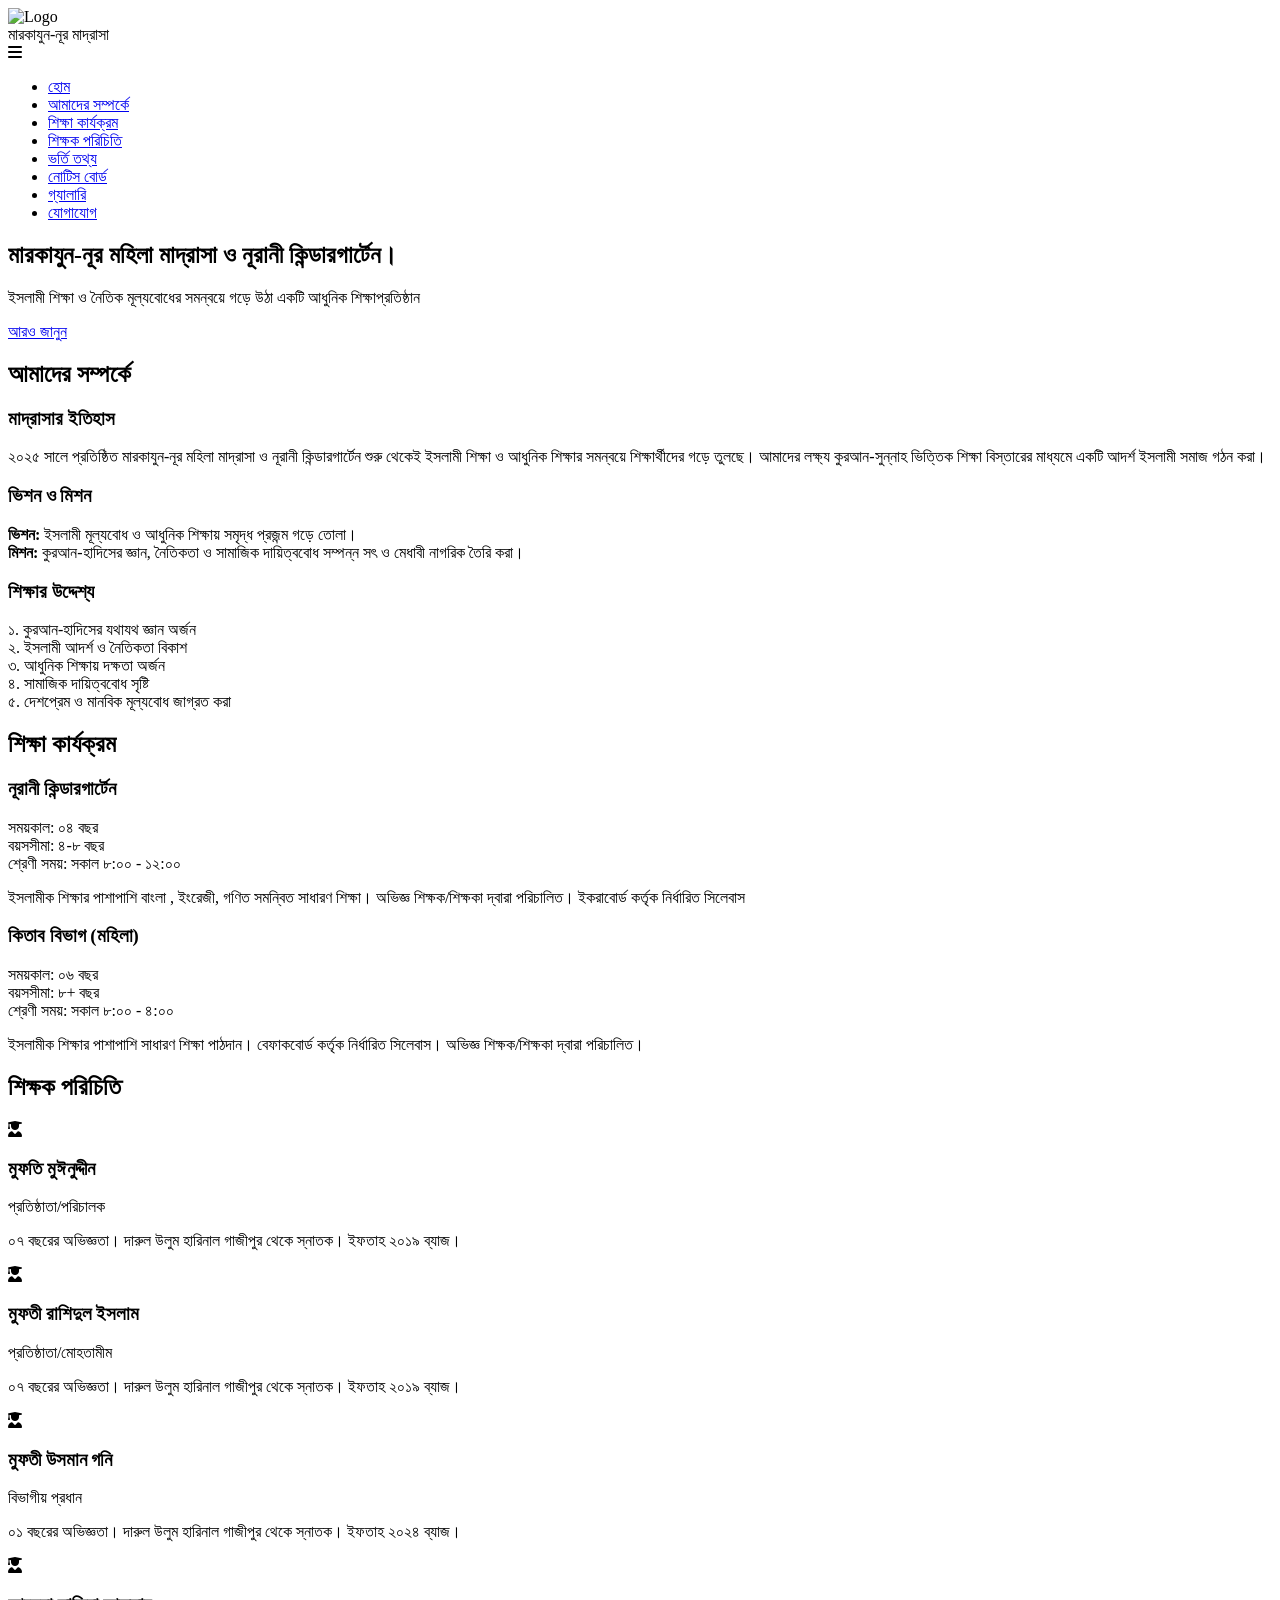
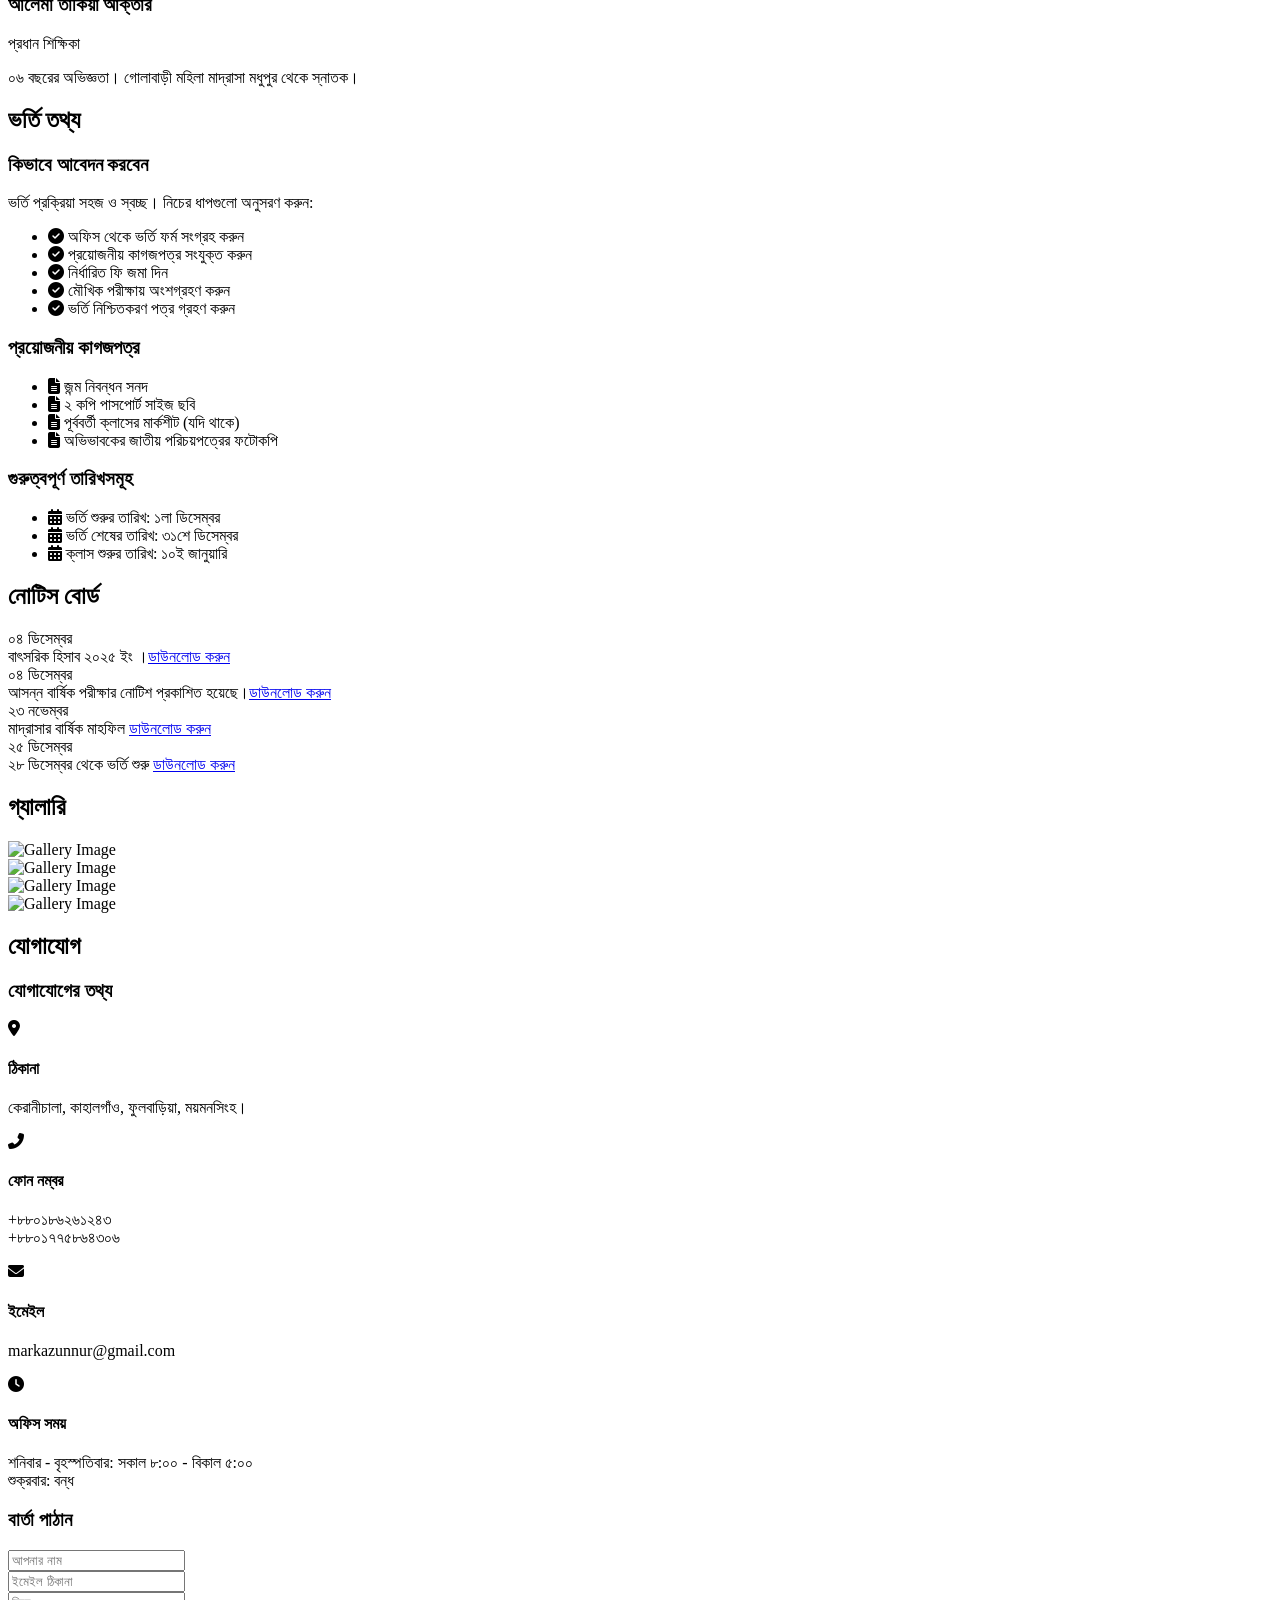
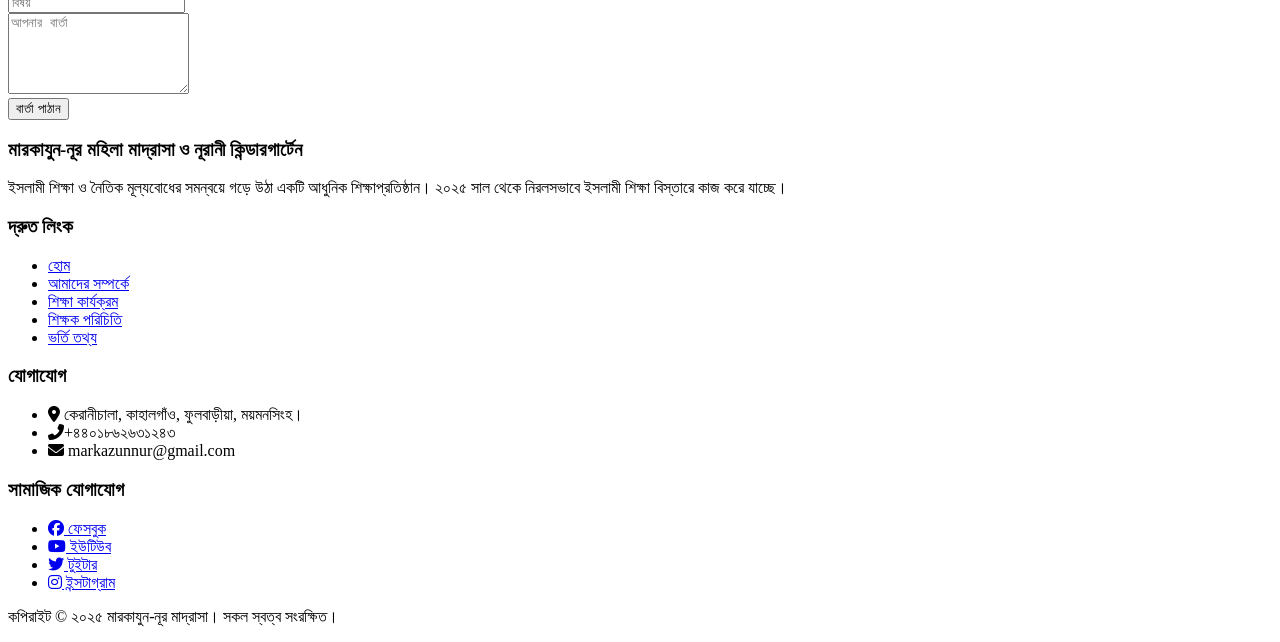
==== index.html @ d55aae41 "Update print statement to say 'Goodbye World'" ====
<!DOCTYPE html>
<html lang="bn">
<head>
<meta charset="UTF-8">
<meta name="viewport" content="width=device-width, initial-scale=1.0">

<title>মারকাযুন-নূর মাদ্রাসা | Markazun-Nur Madrasah</title>
<meta name="description" content="মারকাযুন-নূর মাদ্রাসা — ইসলামী শিক্ষা, নূরানী, কিতাব বিভাগ, সহীহ আকীদা ভিত্তিক আধুনিক মাদ্রাসা শিক্ষা প্রতিষ্ঠান। ভর্তি চলছে!">
<meta name="keywords" content="মাদ্রাসা, ইসলামিক স্কুল, নূরানী মাদ্রাসা, মহিলা কিতাব বিভাগ, মারকাযুন-নূর মাদ্রাসা, ইসলামি শিক্ষা">
<meta name="author" content="মারকাযুন-নূর মাদ্রাসা">

<!-- Robots -->
<meta name="robots" content="index, follow">
<meta name="googlebot" content="index, follow">

<!-- Canonical URL -->
<link rel="canonical" href="https://markazun-nur netlify.app/">

<!-- Open Graph (Facebook, WhatsApp, Messenger) -->
<meta property="og:title" content="মারকাযুন-নূর মাদ্রাসা | Markazun-Nur Madrasah">
<meta property="og:description" content="ইসলামী শিক্ষা প্রতিষ্ঠান — নূরানী, মহিলা কিতাব বিভাগ সহ পূর্ণাঙ্গ মাদ্রাসা শিক্ষা।">
<meta property="og:image" content="https://markazun-nur.netlify.app/assets/images/og.jpg">
<meta property="og:url" content="https://markazun-nur.netlify.app/">
<meta property="og:type" content="website">

<!-- Twitter Card -->
<meta name="twitter:card" content="summary_large_image">
<meta name="twitter:title" content="মারকাযুন-নূর মাদ্রাসা | Markazun-Nur Madrasah">
<meta name="twitter:description" content="ইসলামী শিক্ষা ভিত্তিক শিক্ষা প্রতিষ্ঠান।">
<meta name="twitter:image" content="https://markazun-nur.netlify.app/assets/images/og.jpg">

<!-- Favicon -->
<link rel="icon" type="image/png" href="assets/images/favicon.png">

<!-- CSS -->
<link rel="stylesheet" href="https://cdnjs.cloudflare.com/ajax/libs/font-awesome/6.4.0/css/all.min.css">
<link rel="stylesheet" href="assets/css/style.css">
    </head>
<body>
 <!-- Header & Navigation -->
    <header>
        <div class="header-container">
            <div class="logo">
                <div class="logo-img">
                 <img src="assets/images/logo.svg" alt="Logo">
                </div>
                <div class="logo-text">মারকাযুন-নূর মাদ্রাসা</div>
            </div>
            <div class="mobile-toggle">
                <i class="fas fa-bars"></i>
            </div>
            <ul class="nav-menu">
                <li><a href="#home" class="nav-link">হোম</a></li>
                <li><a href="#about" class="nav-link">আমাদের সম্পর্কে</a></li>
                <li><a href="#courses" class="nav-link">শিক্ষা কার্যক্রম</a></li>
                <li><a href="#teachers" class="nav-link">শিক্ষক পরিচিতি</a></li>
                <li><a href="#admission" class="nav-link">ভর্তি তথ্য</a></li>
                <li><a href="#notice" class="nav-link">নোটিস বোর্ড</a></li>
                <li><a href="#gallery" class="nav-link">গ্যালারি</a></li>
                <li><a href="#contact" class="nav-link">যোগাযোগ</a></li>
            </ul>
        </div>
    </header>

    <!-- Hero Section -->
    <section id="home" class="hero">
        <div class="hero-bg islamic-pattern"></div>
        <div class="hero-content">
            <h1 class="hero-title"> মারকাযুন-নূর মহিলা মাদ্রাসা ও নূরানী কিন্ডারগার্টেন।</h1>
            <p class="hero-subtitle">ইসলামী শিক্ষা ও নৈতিক মূল্যবোধের সমন্বয়ে গড়ে উঠা একটি আধুনিক শিক্ষাপ্রতিষ্ঠান</p>
            <a href="#about" class="hero-btn">আরও জানুন</a>
        </div>
    </section>

    <!-- About Section -->
    <section id="about" class="about">
        <div class="section-bg islamic-pattern"></div>
        <h2 class="section-title">আমাদের সম্পর্কে</h2>
        <div class="about-content">
            <div class="about-card">
                <h3 class="card-title">মাদ্রাসার ইতিহাস</h3>
                <p>২০২৫ সালে প্রতিষ্ঠিত মারকাযুন-নূর মহিলা মাদ্রাসা ও নূরানী কিন্ডারগার্টেন শুরু থেকেই ইসলামী শিক্ষা ও আধুনিক শিক্ষার সমন্বয়ে শিক্ষার্থীদের গড়ে তুলছে। আমাদের লক্ষ্য কুরআন-সুন্নাহ ভিত্তিক শিক্ষা বিস্তারের মাধ্যমে একটি আদর্শ ইসলামী সমাজ গঠন করা।</p>
            </div>
            <div class="about-card">
                <h3 class="card-title">ভিশন ও মিশন</h3>
                <p><strong>ভিশন:</strong> ইসলামী মূল্যবোধ ও আধুনিক শিক্ষায় সমৃদ্ধ প্রজন্ম গড়ে তোলা।<br><strong>মিশন:</strong> কুরআন-হাদিসের জ্ঞান, নৈতিকতা ও সামাজিক দায়িত্ববোধ সম্পন্ন সৎ ও মেধাবী নাগরিক তৈরি করা।</p>
            </div>
            <div class="about-card">
                <h3 class="card-title">শিক্ষার উদ্দেশ্য</h3>
                <p>১. কুরআন-হাদিসের যথাযথ জ্ঞান অর্জন<br>২. ইসলামী আদর্শ ও নৈতিকতা বিকাশ<br>৩. আধুনিক শিক্ষায় দক্ষতা অর্জন<br>৪. সামাজিক দায়িত্ববোধ সৃষ্টি<br>৫. দেশপ্রেম ও মানবিক মূল্যবোধ জাগ্রত করা</p>
            </div>
        </div>
    </section>

    <!-- Courses Section -->
    <section id="courses" class="courses">
        <h2 class="section-title">শিক্ষা কার্যক্রম</h2>
        <div class="courses-container">
            <div class="course-card">
                <div class="course-header">
                    <h3 class="course-title">নূরানী কিন্ডারগার্টেন </h3>
                </div>
                <div class="course-body">
                    <div class="course-detail">
                        <span>সময়কাল:</span>
                        <span>০৪ বছর</span>
                    </div>
                    <div class="course-detail">
                        <span>বয়সসীমা:</span>
                        <span>৪-৮ বছর</span>
                    </div>
                    <div class="course-detail">
                        <span>শ্রেণী সময়:</span>
                        <span>সকাল ৮:০০ - ১২:০০</span>
                    </div>
                    <p>ইসলামীক শিক্ষার পাশাপাশি বাংলা , ইংরেজী, গণিত সমন্বিত সাধারণ শিক্ষা। অভিজ্ঞ শিক্ষক/শিক্ষকা দ্বারা পরিচালিত। ইকরাবোর্ড কর্তৃক নির্ধারিত সিলেবাস</p>
                </div>
            </div>
            <div class="course-card">
                <div class="course-header">
                    <h3 class="course-title">কিতাব বিভাগ (মহিলা)</h3>
                </div>
                <div class="course-body">
                    <div class="course-detail">
                        <span>সময়কাল:</span>
                        <span>০৬ বছর</span>
                    </div>
                    <div class="course-detail">
                        <span>বয়সসীমা:</span>
                        <span>৮+ বছর</span>
                    </div>
                    <div class="course-detail">
                        <span>শ্রেণী সময়:</span>
                        <span>সকাল ৮:০০ - ৪:০০</span>
                    </div>
                    <p>ইসলামীক শিক্ষার পাশাপাশি সাধারণ শিক্ষা পাঠদান। বেফাকবোর্ড কর্তৃক নির্ধারিত সিলেবাস। অভিজ্ঞ শিক্ষক/শিক্ষকা দ্বারা পরিচালিত।</p>
                </div>
            </div>
        </div>
    </section>

    <!-- Teachers Section -->
    <section id="teachers" class="teachers">
        <h2 class="section-title">শিক্ষক পরিচিতি</h2>
        <div class="teachers-container">
            <div class="teacher-card">
                <div class="teacher-img">
                    <i class="fas fa-user-graduate"></i>
                </div>
                <h3 class="teacher-name">মুফতি মুঈনুদ্দীন </h3>
                <p class="teacher-subject">প্রতিষ্ঠাতা/পরিচালক</p>
                <p>০৭ বছরের অভিজ্ঞতা। দারুল উলুম হারিনাল গাজীপুর থেকে স্নাতক। ইফতাহ ২০১৯ ব্যাজ।</p>
            </div>
            <div class="teacher-card">
                <div class="teacher-img">
                    <i class="fas fa-user-graduate"></i>
                </div>
                <h3 class="teacher-name">মুফতী রাশিদুল ইসলাম</h3>
                <p class="teacher-subject">প্রতিষ্ঠাতা/মোহতামীম</p>
              <p>০৭ বছরের অভিজ্ঞতা। দারুল উলুম হারিনাল গাজীপুর থেকে স্নাতক। ইফতাহ ২০১৯ ব্যাজ।</p>
            </div>
            <div class="teacher-card">
                <div class="teacher-img">
                    <i class="fas fa-user-graduate"></i>
                </div>
                <h3 class="teacher-name">মুফতী উসমান গনি</h3>
                <p class="teacher-subject">বিভাগীয় প্রধান</p>
               <p>০১ বছরের অভিজ্ঞতা। দারুল উলুম হারিনাল গাজীপুর থেকে স্নাতক। ইফতাহ ২০২৪ ব্যাজ।</p>
            </div>
            <div class="teacher-card">
                <div class="teacher-img">
                    <i class="fas fa-user-graduate"></i>
                </div>
                <h3 class="teacher-name">আলেমা তাকিয়া আক্তার</h3>
                <p class="teacher-subject">প্রধান শিক্ষিকা</p>
                   <p>০৬ বছরের অভিজ্ঞতা। গোলাবাড়ী মহিলা মাদ্রাসা মধুপুর থেকে স্নাতক। </p>
            </div>
        </div>
    </section>

    <!-- Admission Section -->
    <section id="admission" class="admission">
        <h2 class="section-title">ভর্তি তথ্য</h2>
        <div class="admission-content">
            <div class="admission-card">
                <h3 class="card-title">কিভাবে আবেদন করবেন</h3>
                <p>ভর্তি প্রক্রিয়া সহজ ও স্বচ্ছ। নিচের ধাপগুলো অনুসরণ করুন:</p>
                <ul class="admission-list">
                    <li><i class="fas fa-check-circle"></i> অফিস থেকে ভর্তি ফর্ম সংগ্রহ করুন</li>
                    <li><i class="fas fa-check-circle"></i> প্রয়োজনীয় কাগজপত্র সংযুক্ত করুন</li>
                    <li><i class="fas fa-check-circle"></i> নির্ধারিত ফি জমা দিন</li>
                    <li><i class="fas fa-check-circle"></i> মৌখিক পরীক্ষায় অংশগ্রহণ করুন</li>
                    <li><i class="fas fa-check-circle"></i> ভর্তি নিশ্চিতকরণ পত্র গ্রহণ করুন</li>
                </ul>
            </div>
            <div class="admission-card">
                <h3 class="card-title">প্রয়োজনীয় কাগজপত্র</h3>
                <ul class="admission-list">
                    <li><i class="fas fa-file-alt"></i> জন্ম নিবন্ধন সনদ</li>
                    <li><i class="fas fa-file-alt"></i> ২ কপি পাসপোর্ট সাইজ ছবি</li>
                    <li><i class="fas fa-file-alt"></i> পূর্ববর্তী ক্লাসের মার্কশীট (যদি থাকে)</li>
                    <li><i class="fas fa-file-alt"></i> অভিভাবকের জাতীয় পরিচয়পত্রের ফটোকপি</li>
                </ul>
            </div>
            <div class="admission-card">
                <h3 class="card-title">গুরুত্বপূর্ণ তারিখসমূহ</h3>
                <ul class="admission-list">
                    <li><i class="fas fa-calendar-alt"></i> ভর্তি শুরুর তারিখ: ১লা ডিসেম্বর</li>
                    <li><i class="fas fa-calendar-alt"></i> ভর্তি শেষের তারিখ: ৩১শে ডিসেম্বর</li>
                    <li><i class="fas fa-calendar-alt"></i> ক্লাস শুরুর তারিখ: ১০ই জানুয়ারি</li>
                </ul>
            </div>
        </div>
    </section>

    <!-- Notice Section -->
    <section id="notice" class="notice">
        <h2 class="section-title">নোটিস বোর্ড</h2>
        <div class="notice-container">
            <div class="notice-list">
                <div class="notice-item">
                    <div class="notice-date">০৪ ডিসেম্বর</div>
                    <div class="notice-text">বাৎসরিক হিসাব ২০২৫ ইং ।<a href="assets/notice/বাৎসরিক-হিসাব-২০২৫.pdf" download>ডাউনলোড করুন</a> </div>
                </div>
                <div class="notice-item">
                    <div class="notice-date">০৪ ডিসেম্বর</div>
                    <div class="notice-text">আসন্ন বার্ষিক পরীক্ষার নোটিশ প্রকাশিত হয়েছে।<a href="assets/notice/exam-notice.pdf" download>ডাউনলোড করুন</a> </div>
                </div>
                <div class="notice-item">
                    <div class="notice-date">২৩ নভেম্বর</div>
                    <div class="notice-text">মাদ্রাসার বার্ষিক মাহফিল <a href="assets/notice/mahfil.jpg" download>ডাউনলোড করুন</a> </div>
                </div>
                <div class="notice-item">
                    <div class="notice-date">২৫ ডিসেম্বর</div>
                    <div class="notice-text">২৮ ডিসেম্বর থেকে ভর্তি শুরু <a href="assets/notice/admission-form.pdf" download>ডাউনলোড করুন</a> </div>
                </div>
            </div>
        </div>
    </section>

    <!-- Gallery Section -->
    <section id="gallery" class="gallery">
        <h2 class="section-title">গ্যালারি</h2>
        <div class="gallery-container">
           <div class="gallery-item">
             <img src="assets/images/m1.webp"
                 alt="Gallery Image" style="width:100%; height:auto;" >
            </div>
            <div class="gallery-item">
                  <img src="assets/images/m2.webp"
                 alt="Gallery Image" style="width:100%;
                  height:auto;" >
            </div>
            <div class="gallery-item">
                     <img src="assets/images/m4.webp"
                 alt="Gallery Image" style="width:100%; 
                  height:auto;" >
            </div>
            <div class="gallery-item">
                     <img src="assets/images/m5.webp"
                   alt="Gallery Image" 
                   style="width:100%; height:auto;" >
            </div>
   
        </div>
    </section>

    <!-- Contact Section -->
    <section id="contact" class="contact">
        <h2 class="section-title">যোগাযোগ</h2>
        <div class="contact-container">
            <div class="contact-info">
                <h3 class="card-title">যোগাযোগের তথ্য</h3>
                <div class="contact-detail">
                    <div class="contact-icon">
                        <i class="fas fa-map-marker-alt"></i>
                    </div>
                    <div>
                        <h4>ঠিকানা</h4>
                        <p>কেরানীচালা, কাহালগাঁও, ফুলবাড়িয়া, ময়মনসিংহ।</p>
                    </div>
                </div>
                <div class="contact-detail">
                    <div class="contact-icon">
                        <i class="fas fa-phone-alt"></i>
                    </div>
                    <div>
                        <h4>ফোন নম্বর</h4>
                        <p>+৮৮০১৮৬২৬১২৪৩<br>+৮৮০১৭৭৫৮৬৪৩০৬</p>
                    </div>
                </div>
                <div class="contact-detail">
                    <div class="contact-icon">
                        <i class="fas fa-envelope"></i>
                    </div>
                    <div>
                        <h4>ইমেইল</h4>
                        <p>markazunnur@gmail.com<br></p>
                    </div>
                </div>
                <div class="contact-detail">
                    <div class="contact-icon">
                        <i class="fas fa-clock"></i>
                    </div>
                    <div>
                        <h4>অফিস সময়</h4>
                        <p>শনিবার - বৃহস্পতিবার: সকাল ৮:০০ - বিকাল ৫:০০<br>শুক্রবার: বন্ধ</p>
                    </div>
                </div>
            </div>
            <div class="contact-form">
                <h3 class="card-title">বার্তা পাঠান</h3>
                <form>
                    <div class="form-group">
                        <input type="text" class="form-control" placeholder="আপনার নাম" required>
                    </div>
                    <div class="form-group">
                        <input type="email" class="form-control" placeholder="ইমেইল ঠিকানা" required>
                    </div>
                    <div class="form-group">
                        <input type="text" class="form-control" placeholder="বিষয়" required>
                    </div>
                    <div class="form-group">
                        <textarea class="form-control" rows="5" placeholder="আপনার বার্তা" required></textarea>
                    </div>
                    <button type="submit" class="submit-btn">বার্তা পাঠান</button>
                </form>
            </div>
        </div>
    </section>

    <!-- Footer -->
    <footer>
        <div class="footer-container">
            <div class="footer-col">
                <h3>মারকাযুন-নূর মহিলা মাদ্রাসা ও নূরানী কিন্ডারগার্টেন</h3>
                <p>ইসলামী শিক্ষা ও নৈতিক মূল্যবোধের সমন্বয়ে গড়ে উঠা একটি আধুনিক শিক্ষাপ্রতিষ্ঠান। ২০২৫ সাল থেকে নিরলসভাবে ইসলামী শিক্ষা বিস্তারে কাজ করে যাচ্ছে।</p>
            </div>
            <div class="footer-col">
                <h3>দ্রুত লিংক</h3>
                <ul class="footer-links">
                    <li><a href="#home">হোম</a></li>
                    <li><a href="#about">আমাদের সম্পর্কে</a></li>
                    <li><a href="#courses">শিক্ষা কার্যক্রম</a></li>
                    <li><a href="#teachers">শিক্ষক পরিচিতি</a></li>
                    <li><a href="#admission">ভর্তি তথ্য</a></li>
                </ul>
            </div>
            <div class="footer-col">
                <h3>যোগাযোগ</h3>
                <ul class="footer-links">
                    <li><i class="fas fa-map-marker-alt"></i> কেরানীচালা, কাহালগাঁও, ফুলবাড়ীয়া, ময়মনসিংহ।</li>
                    <li><i class="fas fa-phone-alt"></i>+৪৪০১৮৬২৬৩১২৪৩ </li>
                    <li><i class="fas fa-envelope"></i> markazunnur@gmail.com </li>
                </ul>
            </div>
            <div class="footer-col">
                <h3>সামাজিক যোগাযোগ</h3>
                <ul class="footer-links">
                    <li><a href="https://www.facebook.com/share/1FT8ZxsGFk/"><i class="fab fa-facebook"></i> ফেসবুক</a></li>
                    <li><a href="#"><i class="fab fa-youtube"></i> ইউটিউব</a></li>
                    <li><a href="#"><i class="fab fa-twitter"></i> টুইটার</a></li>
                    <li><a href="#"><i class="fab fa-instagram"></i> ইন্সটাগ্রাম</a></li>
                </ul>
            </div>
        </div>
        <div class="copyright">
            <p>কপিরাইট © ২০২৫ মারকাযুন-নূর মাদ্রাসা। সকল স্বত্ব সংরক্ষিত।</p>
        </div>
    </footer>

<script src="assets/js/script.js"></script>
</body>

</html>
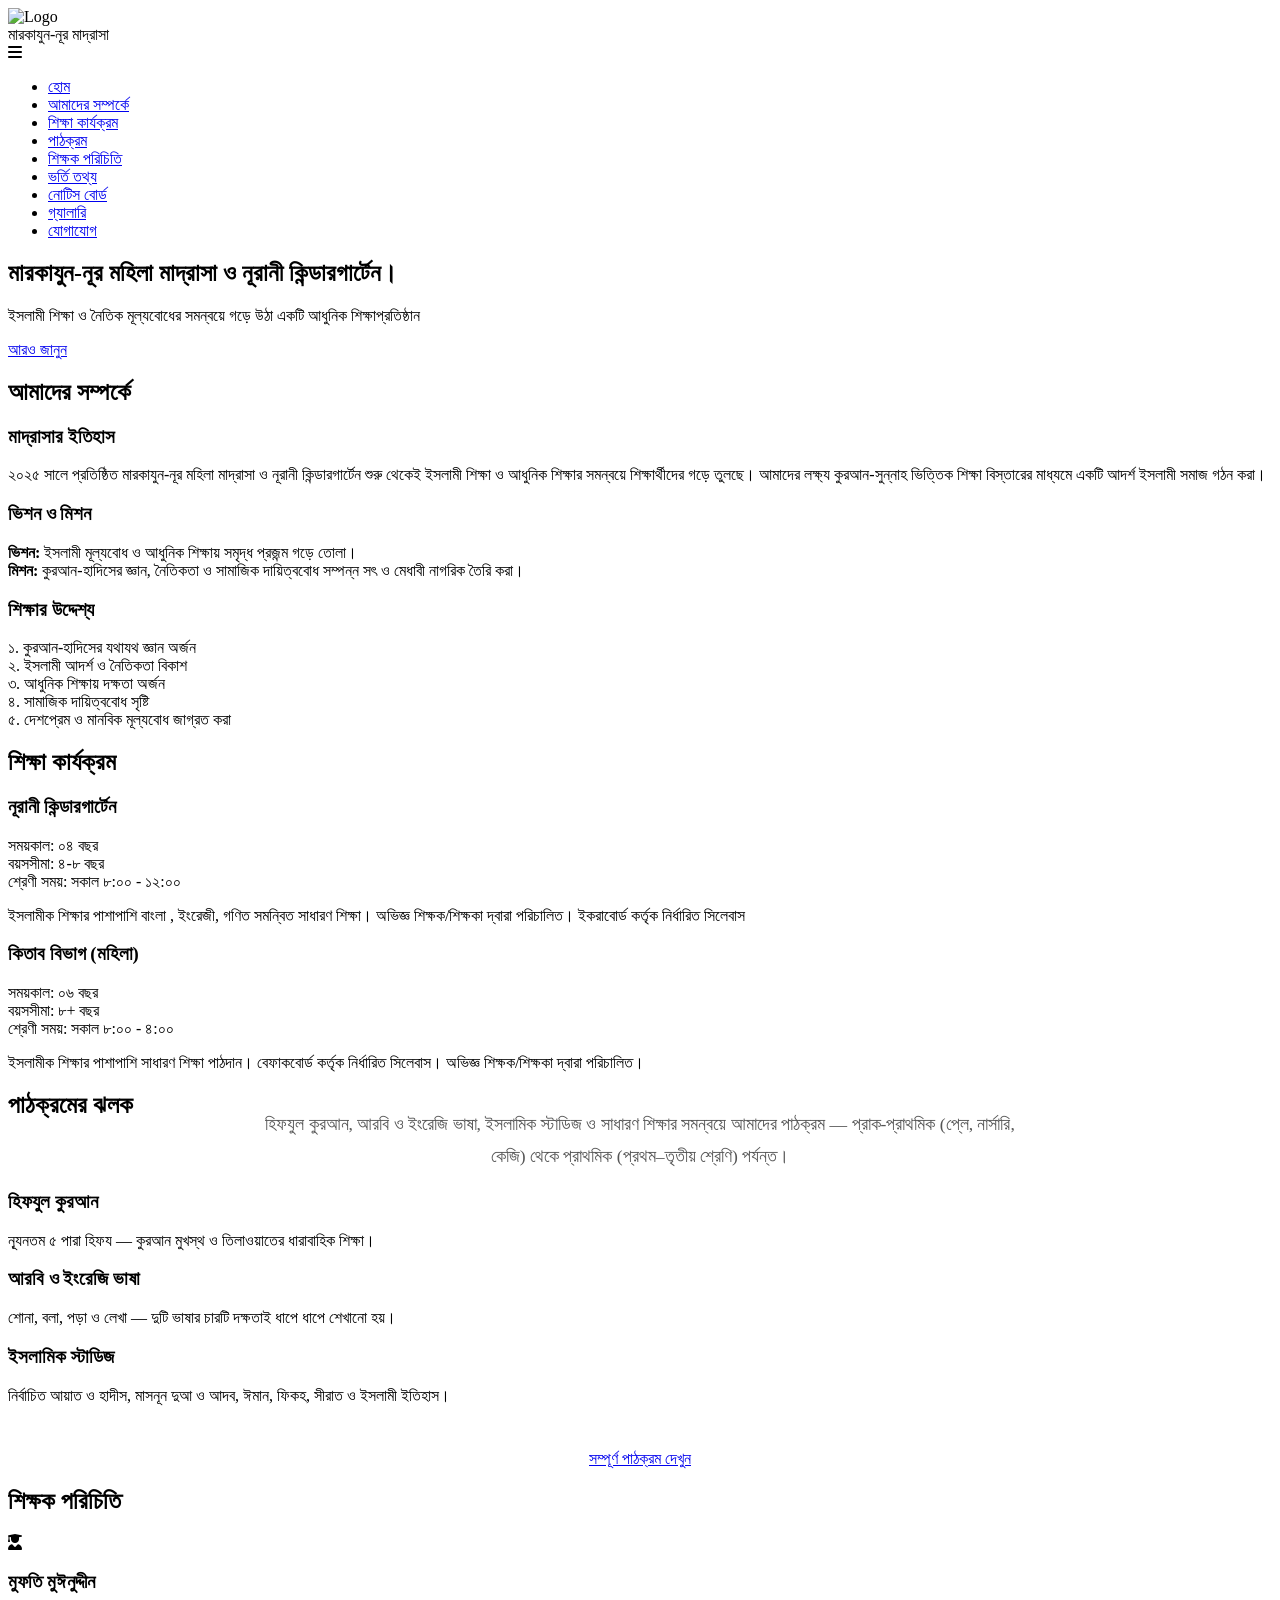
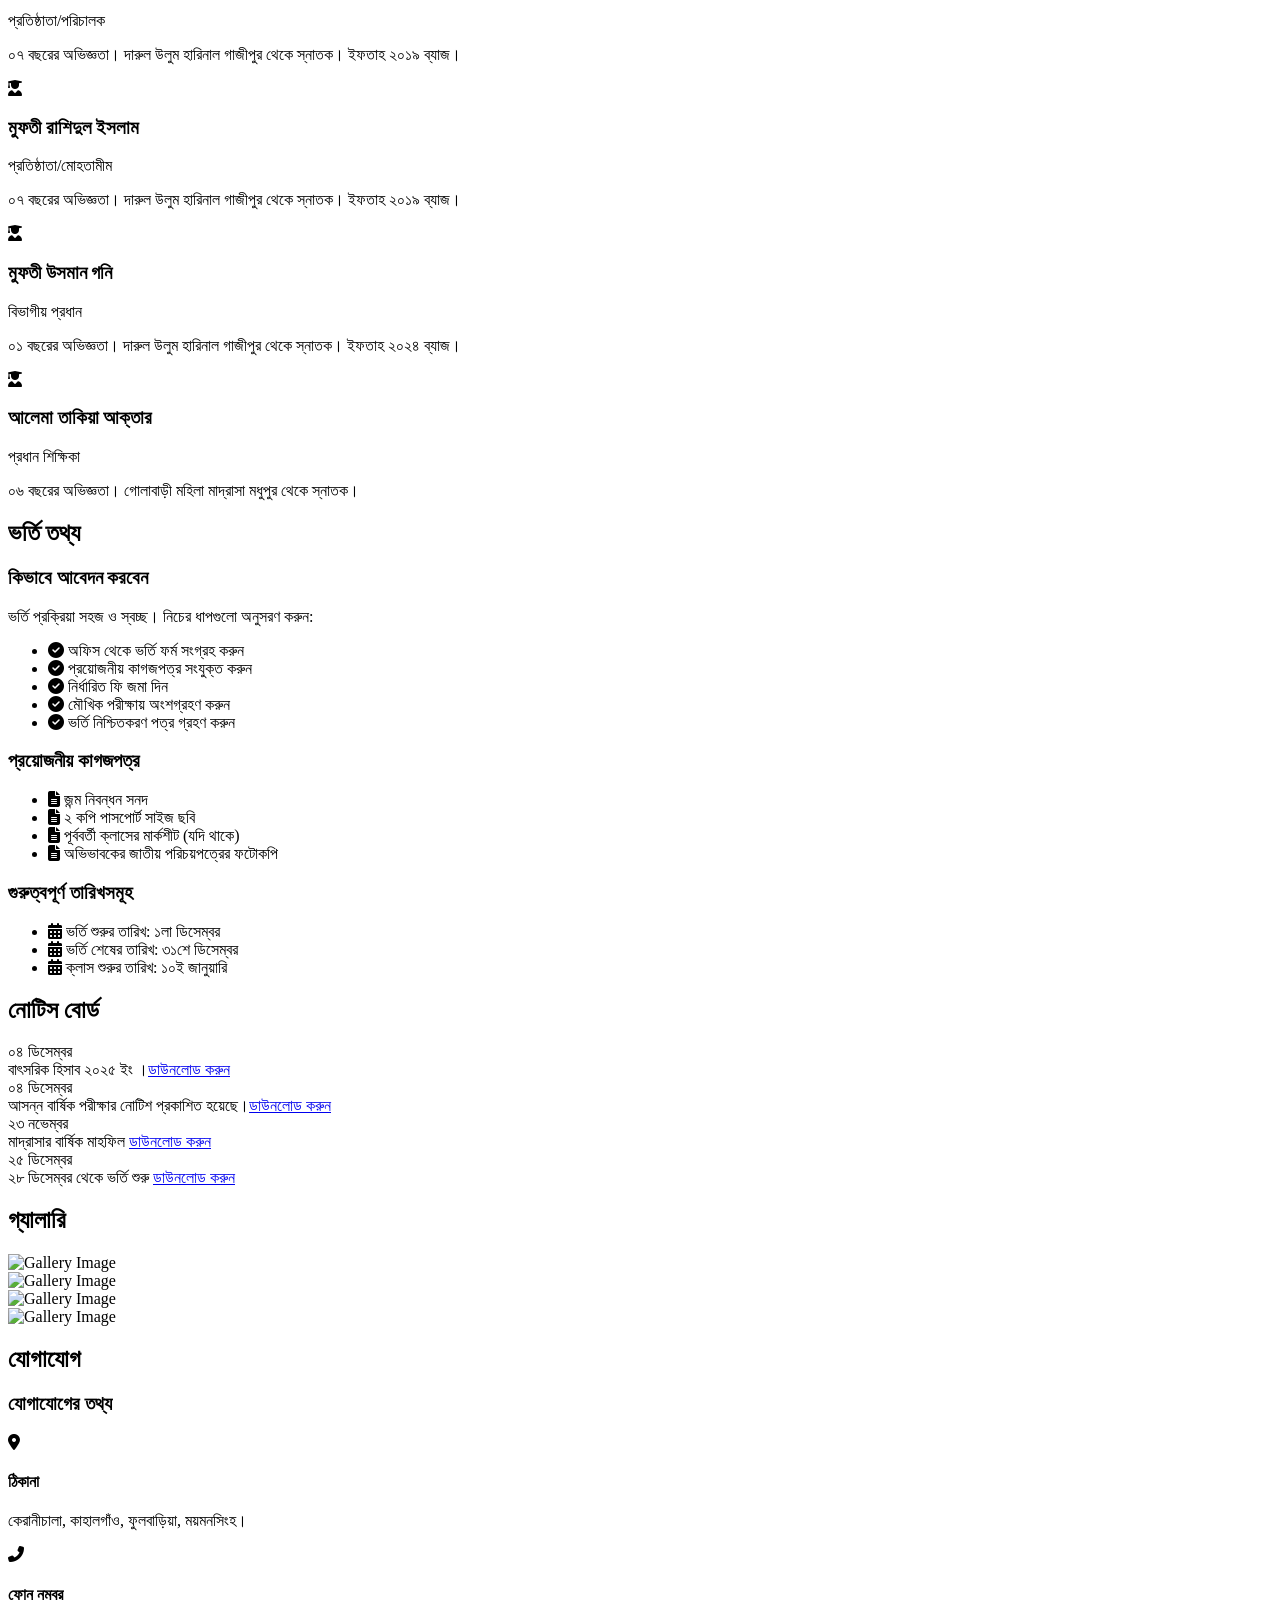
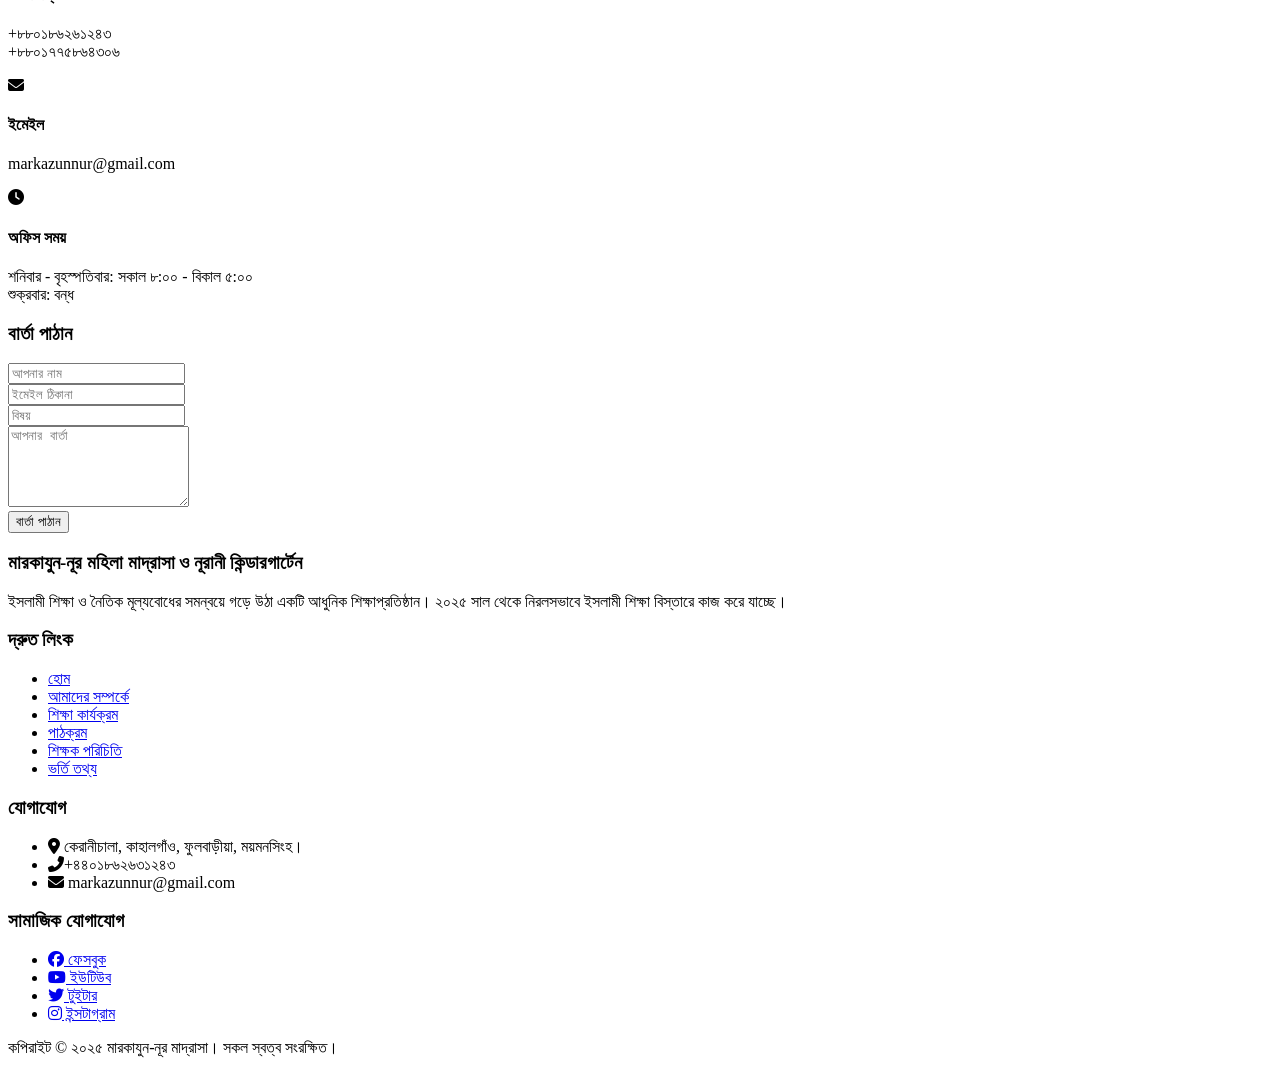
==== commit 216c3b90: "Add Academic Programs & Curriculum page with homepage preview" ====
--- a/index.html
+++ b/index.html
@@ -34,7 +34,8 @@
 
 <!-- CSS -->
 <link rel="stylesheet" href="https://cdnjs.cloudflare.com/ajax/libs/font-awesome/6.4.0/css/all.min.css">
-<link rel="stylesheet" href="assets/css/style.css">
+<link rel="stylesheet" href="assets/css/style.css">
+<link rel="stylesheet" href="assets/css/academic.css">
     </head>
 <body>
  <!-- Header & Navigation -->
@@ -53,6 +54,7 @@
                 <li><a href="#home" class="nav-link">হোম</a></li>
                 <li><a href="#about" class="nav-link">আমাদের সম্পর্কে</a></li>
                 <li><a href="#courses" class="nav-link">শিক্ষা কার্যক্রম</a></li>
+                <li><a href="academic-programs.html" class="nav-link">পাঠক্রম</a></li>
                 <li><a href="#teachers" class="nav-link">শিক্ষক পরিচিতি</a></li>
                 <li><a href="#admission" class="nav-link">ভর্তি তথ্য</a></li>
                 <li><a href="#notice" class="nav-link">নোটিস বোর্ড</a></li>
@@ -139,6 +141,41 @@
         </div>
     </section>
 
+    <!-- Curriculum Preview Section -->
+    <section id="curriculum" class="curriculum-preview">
+        <h2 class="section-title">পাঠক্রমের ঝলক</h2>
+        <p class="curriculum-intro">হিফযুল কুরআন, আরবি ও ইংরেজি ভাষা, ইসলামিক স্টাডিজ ও সাধারণ শিক্ষার সমন্বয়ে আমাদের পাঠক্রম — প্রাক-প্রাথমিক (প্লে, নার্সারি, কেজি) থেকে প্রাথমিক (প্রথম–তৃতীয় শ্রেণি) পর্যন্ত।</p>
+        <div class="courses-container">
+            <div class="course-card">
+                <div class="course-header">
+                    <h3 class="course-title">হিফযুল কুরআন</h3>
+                </div>
+                <div class="course-body">
+                    <p>ন্যূনতম ৫ পারা হিফয — কুরআন মুখস্থ ও তিলাওয়াতের ধারাবাহিক শিক্ষা।</p>
+                </div>
+            </div>
+            <div class="course-card">
+                <div class="course-header">
+                    <h3 class="course-title">আরবি ও ইংরেজি ভাষা</h3>
+                </div>
+                <div class="course-body">
+                    <p>শোনা, বলা, পড়া ও লেখা — দুটি ভাষার চারটি দক্ষতাই ধাপে ধাপে শেখানো হয়।</p>
+                </div>
+            </div>
+            <div class="course-card">
+                <div class="course-header">
+                    <h3 class="course-title">ইসলামিক স্টাডিজ</h3>
+                </div>
+                <div class="course-body">
+                    <p>নির্বাচিত আয়াত ও হাদীস, মাসনূন দুআ ও আদব, ঈমান, ফিকহ, সীরাত ও ইসলামী ইতিহাস।</p>
+                </div>
+            </div>
+        </div>
+        <div class="curriculum-more">
+            <a href="academic-programs.html" class="hero-btn">সম্পূর্ণ পাঠক্রম দেখুন</a>
+        </div>
+    </section>
+
     <!-- Teachers Section -->
     <section id="teachers" class="teachers">
         <h2 class="section-title">শিক্ষক পরিচিতি</h2>
@@ -342,6 +379,7 @@
                     <li><a href="#home">হোম</a></li>
                     <li><a href="#about">আমাদের সম্পর্কে</a></li>
                     <li><a href="#courses">শিক্ষা কার্যক্রম</a></li>
+                    <li><a href="academic-programs.html">পাঠক্রম</a></li>
                     <li><a href="#teachers">শিক্ষক পরিচিতি</a></li>
                     <li><a href="#admission">ভর্তি তথ্য</a></li>
                 </ul>
--- a/assets/css/academic.css
+++ b/assets/css/academic.css
@@ -0,0 +1,485 @@
+/* ============================================================
+   Academic Programs & Curriculum — Markazun-Nur Madrasah
+   Uses the existing design system from assets/css/style.css
+   (same variables, fonts, section titles and card language).
+   ============================================================ */
+
+/* Active navigation item */
+.nav-link.active {
+    color: var(--primary-green);
+}
+.nav-link.active::after {
+    width: 80%;
+}
+
+/* ---------- Page hero ---------- */
+.ac-hero {
+    background: linear-gradient(135deg, var(--primary-green) 0%, var(--dark-bg) 100%);
+    color: var(--white);
+    text-align: center;
+    padding: 230px 5% 70px;
+    position: relative;
+    overflow: hidden;
+}
+.ac-hero-content {
+    position: relative;
+    z-index: 2;
+    max-width: 800px;
+    margin: 0 auto;
+}
+.ac-breadcrumb {
+    font-size: 0.95rem;
+    margin-bottom: 15px;
+    color: var(--light-gold);
+}
+.ac-breadcrumb a {
+    color: var(--light-gold);
+    text-decoration: none;
+}
+.ac-breadcrumb a:hover {
+    color: var(--white);
+    text-decoration: underline;
+}
+.ac-breadcrumb span {
+    margin: 0 8px;
+}
+.ac-hero-title {
+    font-family: 'shohid';
+    font-size: 3rem;
+    margin-bottom: 15px;
+    text-shadow: 0 5px 15px rgba(0, 0, 0, 0.3);
+}
+.ac-hero-subtitle {
+    font-size: 1.25rem;
+    font-weight: 500;
+    line-height: 1.7;
+}
+
+/* ---------- Shared section helpers ---------- */
+.ac-section {
+    padding: 80px 5%;
+    max-width: 1200px;
+    margin: 0 auto;
+}
+.ac-intro {
+    text-align: center;
+    font-size: 1.1rem;
+    color: #555;
+    max-width: 760px;
+    margin: -30px auto 50px;
+    line-height: 1.8;
+}
+.ac-note {
+    text-align: center;
+    color: #666;
+    font-size: 1rem;
+    margin-top: 40px;
+}
+.ac-note i {
+    color: var(--primary-green);
+    margin-right: 6px;
+}
+
+/* ---------- Academic levels ---------- */
+.ac-level-group {
+    margin-bottom: 50px;
+}
+.ac-level-head {
+    display: flex;
+    align-items: center;
+    gap: 20px;
+    background: var(--white);
+    border-radius: 15px;
+    padding: 25px 30px;
+    box-shadow: 0 10px 30px var(--shadow);
+    border-right: 5px solid var(--gold);
+    margin-bottom: 25px;
+}
+.ac-level-icon {
+    width: 64px;
+    height: 64px;
+    min-width: 64px;
+    border-radius: 50%;
+    background: var(--primary-green);
+    color: var(--white);
+    display: flex;
+    align-items: center;
+    justify-content: center;
+    font-size: 1.6rem;
+}
+.ac-level-head h3 {
+    font-size: 1.6rem;
+    color: var(--primary-green);
+    margin-bottom: 5px;
+}
+.ac-level-head p {
+    color: #666;
+    line-height: 1.7;
+}
+.ac-class-grid {
+    display: grid;
+    grid-template-columns: repeat(auto-fit, minmax(240px, 1fr));
+    gap: 25px;
+}
+.ac-class-card {
+    background: var(--white);
+    border-radius: 15px;
+    padding: 30px 25px;
+    text-align: center;
+    box-shadow: 0 10px 30px var(--shadow);
+    transition: all 0.3s ease;
+    position: relative;
+    overflow: hidden;
+}
+.ac-class-card::before {
+    content: '';
+    position: absolute;
+    top: 0;
+    left: 0;
+    width: 100%;
+    height: 5px;
+    background: var(--primary-green);
+}
+.ac-class-card:hover {
+    transform: translateY(-8px);
+    box-shadow: 0 15px 40px var(--shadow);
+}
+.ac-class-icon {
+    width: 70px;
+    height: 70px;
+    border-radius: 50%;
+    margin: 0 auto 18px;
+    background: var(--light-green);
+    color: var(--white);
+    display: flex;
+    align-items: center;
+    justify-content: center;
+    font-size: 1.8rem;
+}
+.ac-class-card h4 {
+    font-size: 1.4rem;
+    color: var(--primary-green);
+    margin-bottom: 10px;
+}
+.ac-age {
+    display: inline-block;
+    background: var(--light-gold);
+    color: var(--dark-bg);
+    font-weight: 600;
+    padding: 5px 14px;
+    border-radius: 50px;
+    margin-bottom: 12px;
+}
+.ac-age i {
+    color: var(--primary-green);
+    margin-left: 4px;
+}
+.ac-class-card p:last-child {
+    color: #666;
+    line-height: 1.7;
+}
+
+/* ---------- Syllabus ---------- */
+.ac-syllabus {
+    background: var(--white);
+    border-radius: 20px;
+    box-shadow: 0 10px 30px var(--shadow);
+}
+.ac-subject-grid {
+    display: grid;
+    grid-template-columns: repeat(auto-fit, minmax(300px, 1fr));
+    gap: 25px;
+}
+.ac-subject-card {
+    background: var(--off-white);
+    border-radius: 15px;
+    padding: 30px 25px;
+    box-shadow: 0 5px 20px var(--shadow);
+    transition: all 0.3s ease;
+    border-top: 5px solid var(--primary-green);
+}
+.ac-subject-card:hover {
+    transform: translateY(-8px);
+    box-shadow: 0 15px 35px var(--shadow);
+}
+.ac-subject-card.ac-featured {
+    background: linear-gradient(135deg, var(--primary-green) 0%, var(--dark-bg) 100%);
+    color: var(--white);
+    border-top: 5px solid var(--gold);
+}
+.ac-subject-card.ac-featured h3 {
+    color: var(--white);
+}
+.ac-subject-card.ac-featured p {
+    color: #e8e8e8;
+}
+.ac-subject-card.ac-featured .ac-subject-highlight {
+    color: var(--light-gold);
+}
+.ac-subject-icon {
+    width: 64px;
+    height: 64px;
+    border-radius: 50%;
+    background: var(--primary-green);
+    color: var(--white);
+    display: flex;
+    align-items: center;
+    justify-content: center;
+    font-size: 1.6rem;
+    margin-bottom: 18px;
+}
+.ac-featured .ac-subject-icon {
+    background: var(--gold);
+    color: var(--dark-bg);
+}
+.ac-subject-card h3 {
+    font-size: 1.4rem;
+    color: var(--primary-green);
+    margin-bottom: 10px;
+}
+.ac-subject-card p {
+    color: #555;
+    line-height: 1.8;
+}
+.ac-subject-highlight {
+    font-weight: 700;
+    color: var(--primary-green);
+    font-size: 1.1rem;
+    margin-bottom: 8px;
+}
+.ac-tags {
+    list-style: none;
+    display: flex;
+    flex-wrap: wrap;
+    gap: 10px;
+    margin-top: 18px;
+}
+.ac-tags li {
+    background: var(--white);
+    border: 1px solid #ddd;
+    border-radius: 50px;
+    padding: 6px 14px;
+    font-size: 0.95rem;
+    color: #444;
+}
+
+/* ---------- Pathway ---------- */
+.ac-pathway-badge {
+    display: inline-block;
+    background: var(--light-gold);
+    color: var(--dark-bg);
+    font-weight: 700;
+    padding: 8px 20px;
+    border-radius: 50px;
+    margin: 0 auto 40px;
+}
+#pathway {
+    text-align: center;
+}
+#pathway .ac-intro {
+    margin-bottom: 25px;
+}
+.ac-pathway {
+    max-width: 760px;
+    margin: 0 auto;
+    text-align: left;
+}
+.ac-step {
+    display: flex;
+    align-items: flex-start;
+    gap: 20px;
+    background: var(--white);
+    border-radius: 15px;
+    padding: 25px 30px;
+    box-shadow: 0 10px 30px var(--shadow);
+    text-align: left;
+}
+.ac-step-body {
+    flex: 1;
+    min-width: 0;
+}
+.ac-step-num {
+    width: 56px;
+    height: 56px;
+    min-width: 56px;
+    border-radius: 50%;
+    background: var(--primary-green);
+    color: var(--white);
+    display: flex;
+    align-items: center;
+    justify-content: center;
+    font-size: 1.5rem;
+    font-weight: 700;
+}
+.ac-step-body h3 {
+    font-size: 1.35rem;
+    color: var(--primary-green);
+    margin-bottom: 6px;
+}
+.ac-step-body p {
+    color: #555;
+    line-height: 1.8;
+}
+.ac-arrow {
+    text-align: center;
+    color: var(--gold);
+    font-size: 1.6rem;
+    padding: 10px 0;
+}
+.ac-branch-grid {
+    display: grid;
+    grid-template-columns: repeat(3, 1fr);
+    gap: 15px;
+    margin-top: 20px;
+}
+.ac-branch {
+    background: var(--off-white);
+    border: 2px solid var(--gold);
+    border-radius: 12px;
+    padding: 20px 12px;
+    text-align: center;
+}
+.ac-branch-icon {
+    width: 52px;
+    height: 52px;
+    border-radius: 50%;
+    margin: 0 auto 12px;
+    background: var(--primary-green);
+    color: var(--white);
+    display: flex;
+    align-items: center;
+    justify-content: center;
+    font-size: 1.3rem;
+}
+.ac-branch h4 {
+    font-size: 1.2rem;
+    color: var(--primary-green);
+    margin-bottom: 4px;
+}
+.ac-branch p {
+    font-size: 0.95rem;
+    color: #666;
+}
+.ac-disclaimer {
+    max-width: 760px;
+    margin: 40px auto 0;
+    background: #fff8e1;
+    border: 1px solid var(--gold);
+    border-right: 5px solid var(--gold);
+    border-radius: 12px;
+    padding: 25px 30px;
+    text-align: left;
+}
+.ac-disclaimer h3 {
+    color: var(--primary-green);
+    font-size: 1.2rem;
+    margin-bottom: 8px;
+}
+.ac-disclaimer h3 i {
+    color: var(--gold);
+    margin-left: 6px;
+}
+.ac-disclaimer p {
+    color: #555;
+    line-height: 1.8;
+}
+
+/* ---------- CTA ---------- */
+.ac-cta {
+    background: linear-gradient(135deg, var(--primary-green) 0%, var(--dark-bg) 100%);
+    color: var(--white);
+    text-align: center;
+    padding: 70px 5%;
+}
+.ac-cta h2 {
+    font-size: 2rem;
+    margin-bottom: 12px;
+}
+.ac-cta p {
+    font-size: 1.1rem;
+    margin-bottom: 30px;
+    opacity: 0.9;
+}
+.ac-cta-buttons {
+    display: flex;
+    align-items: center;
+    justify-content: center;
+    gap: 25px;
+    flex-wrap: wrap;
+}
+.ac-cta-link {
+    color: var(--light-gold);
+    text-decoration: none;
+    font-weight: 600;
+    font-size: 1.1rem;
+}
+.ac-cta-link:hover {
+    color: var(--white);
+    text-decoration: underline;
+}
+
+/* ---------- Homepage preview section ---------- */
+.curriculum-preview {
+    background: var(--white);
+}
+.curriculum-intro {
+    text-align: center;
+    font-size: 1.1rem;
+    color: #555;
+    max-width: 760px;
+    margin: -30px auto 10px;
+    line-height: 1.8;
+}
+.curriculum-more {
+    text-align: center;
+    margin-top: 45px;
+}
+
+/* ---------- Responsive ---------- */
+@media (max-width: 992px) {
+    .ac-hero-title {
+        font-size: 2.4rem;
+    }
+}
+@media (max-width: 768px) {
+    .ac-hero {
+        padding: 130px 5% 55px;
+    }
+    .ac-hero-title {
+        font-size: 2rem;
+    }
+    .ac-hero-subtitle {
+        font-size: 1.1rem;
+    }
+    .ac-section {
+        padding: 60px 5%;
+    }
+    .ac-level-head {
+        flex-direction: column;
+        text-align: center;
+        padding: 25px 20px;
+    }
+    .ac-step {
+        padding: 20px;
+    }
+    .ac-cta h2 {
+        font-size: 1.6rem;
+    }
+}
+@media (max-width: 576px) {
+    .ac-hero-title {
+        font-size: 1.7rem;
+    }
+    .ac-branch-grid {
+        grid-template-columns: 1fr;
+    }
+    .ac-step {
+        flex-direction: column;
+        align-items: center;
+        text-align: center;
+    }
+    .ac-subject-card,
+    .ac-class-card {
+        padding: 25px 18px;
+    }
+}
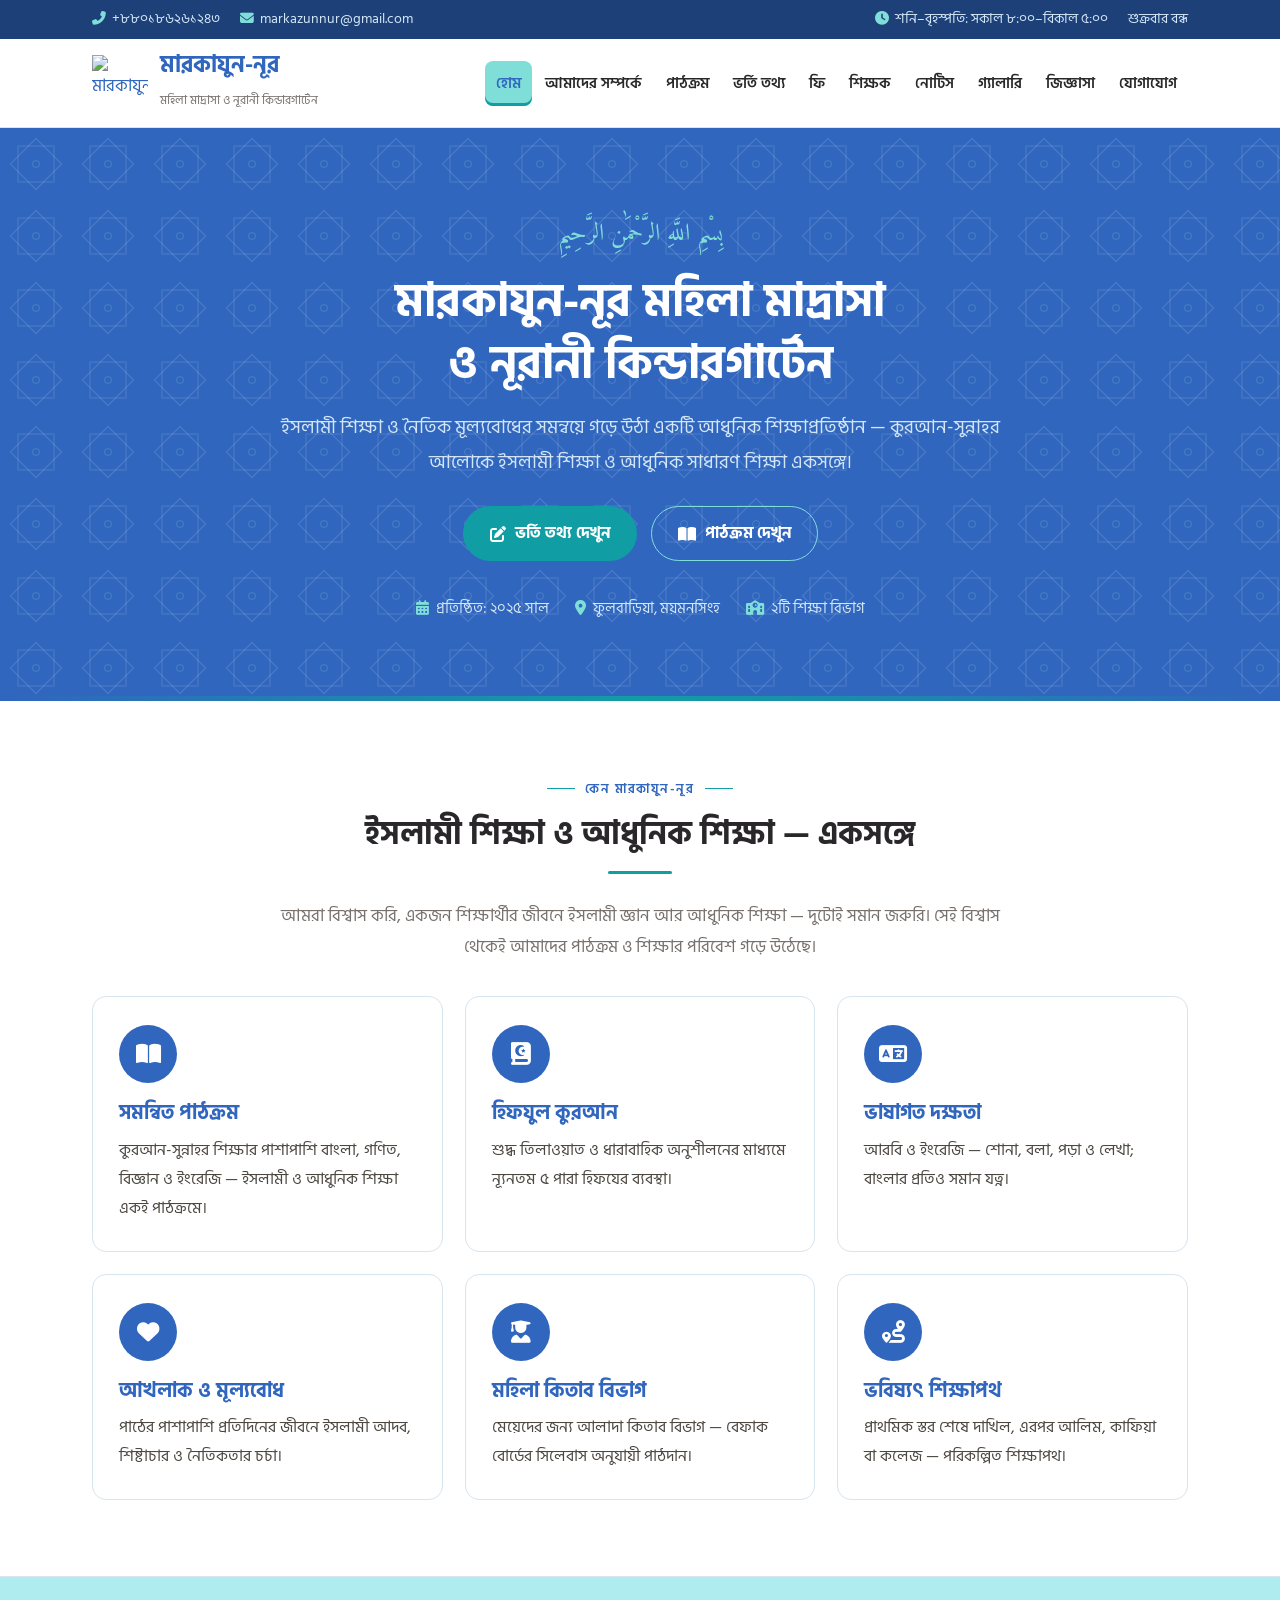
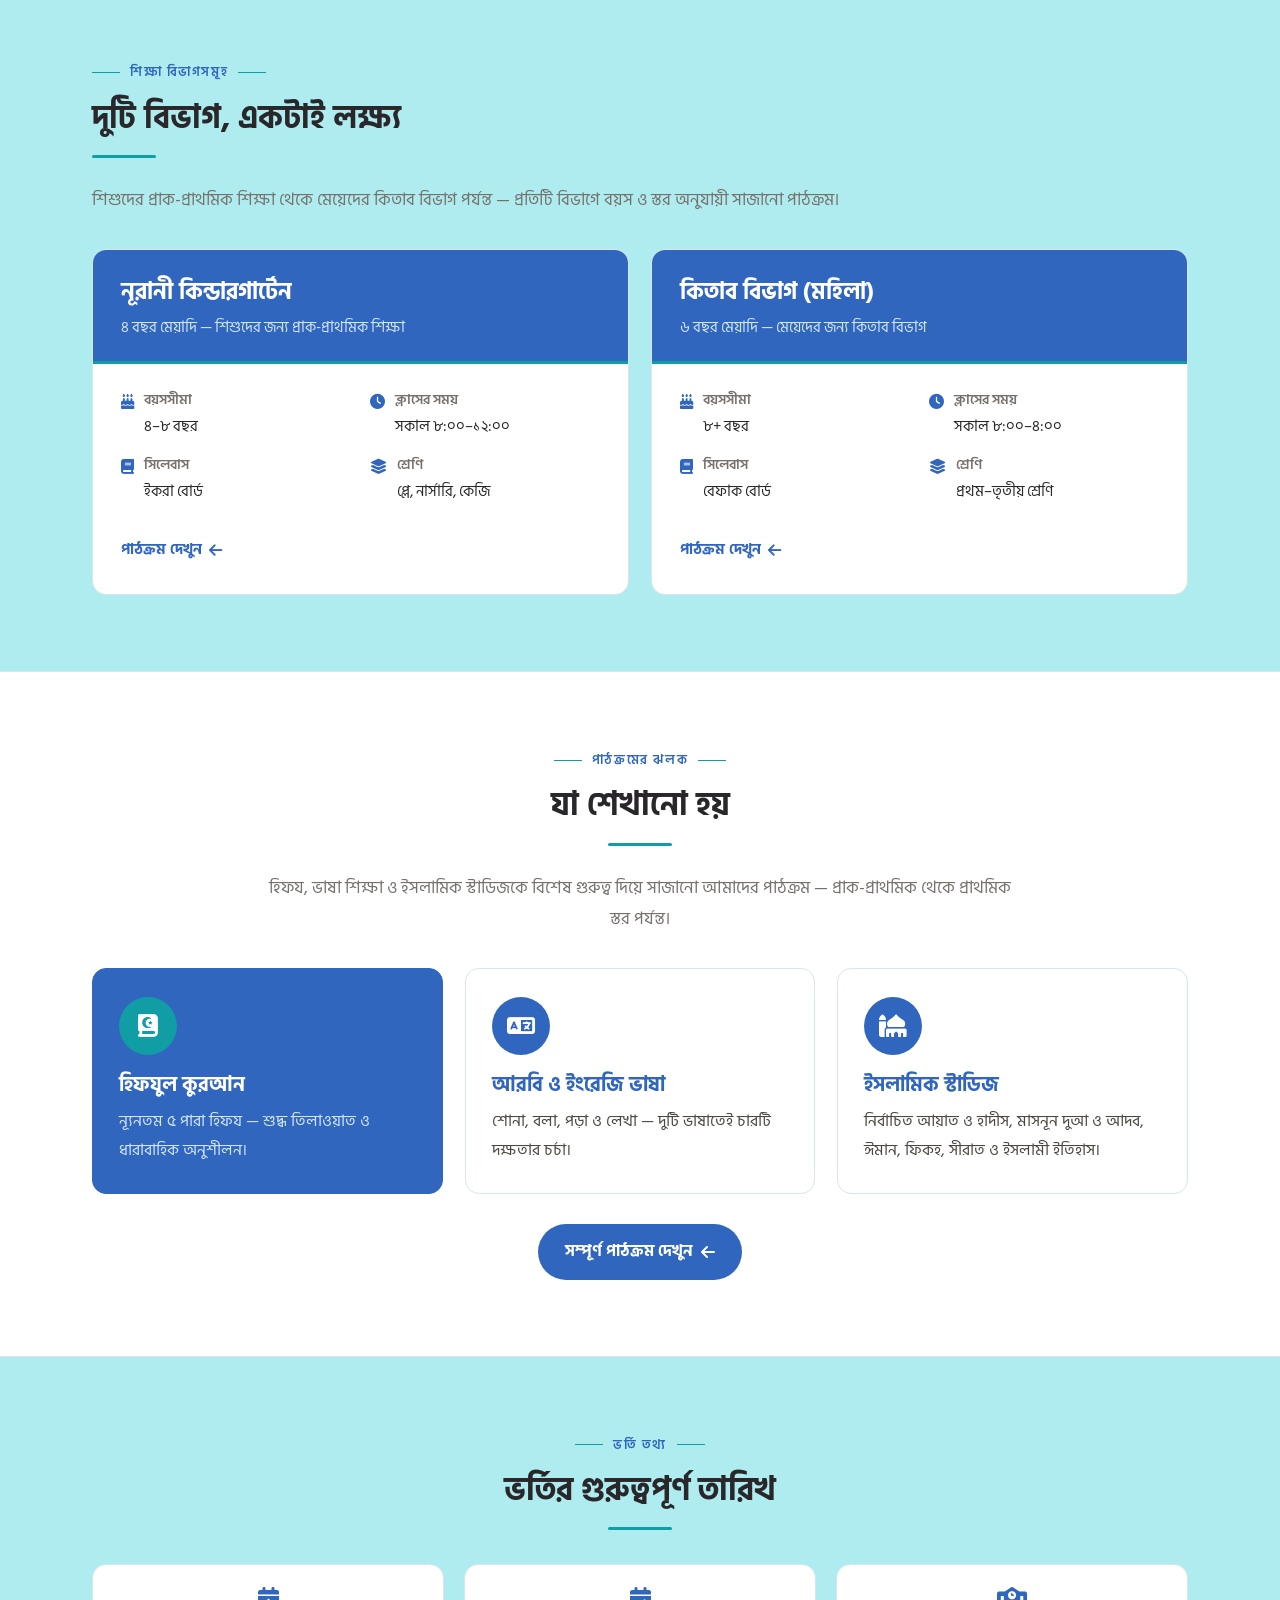
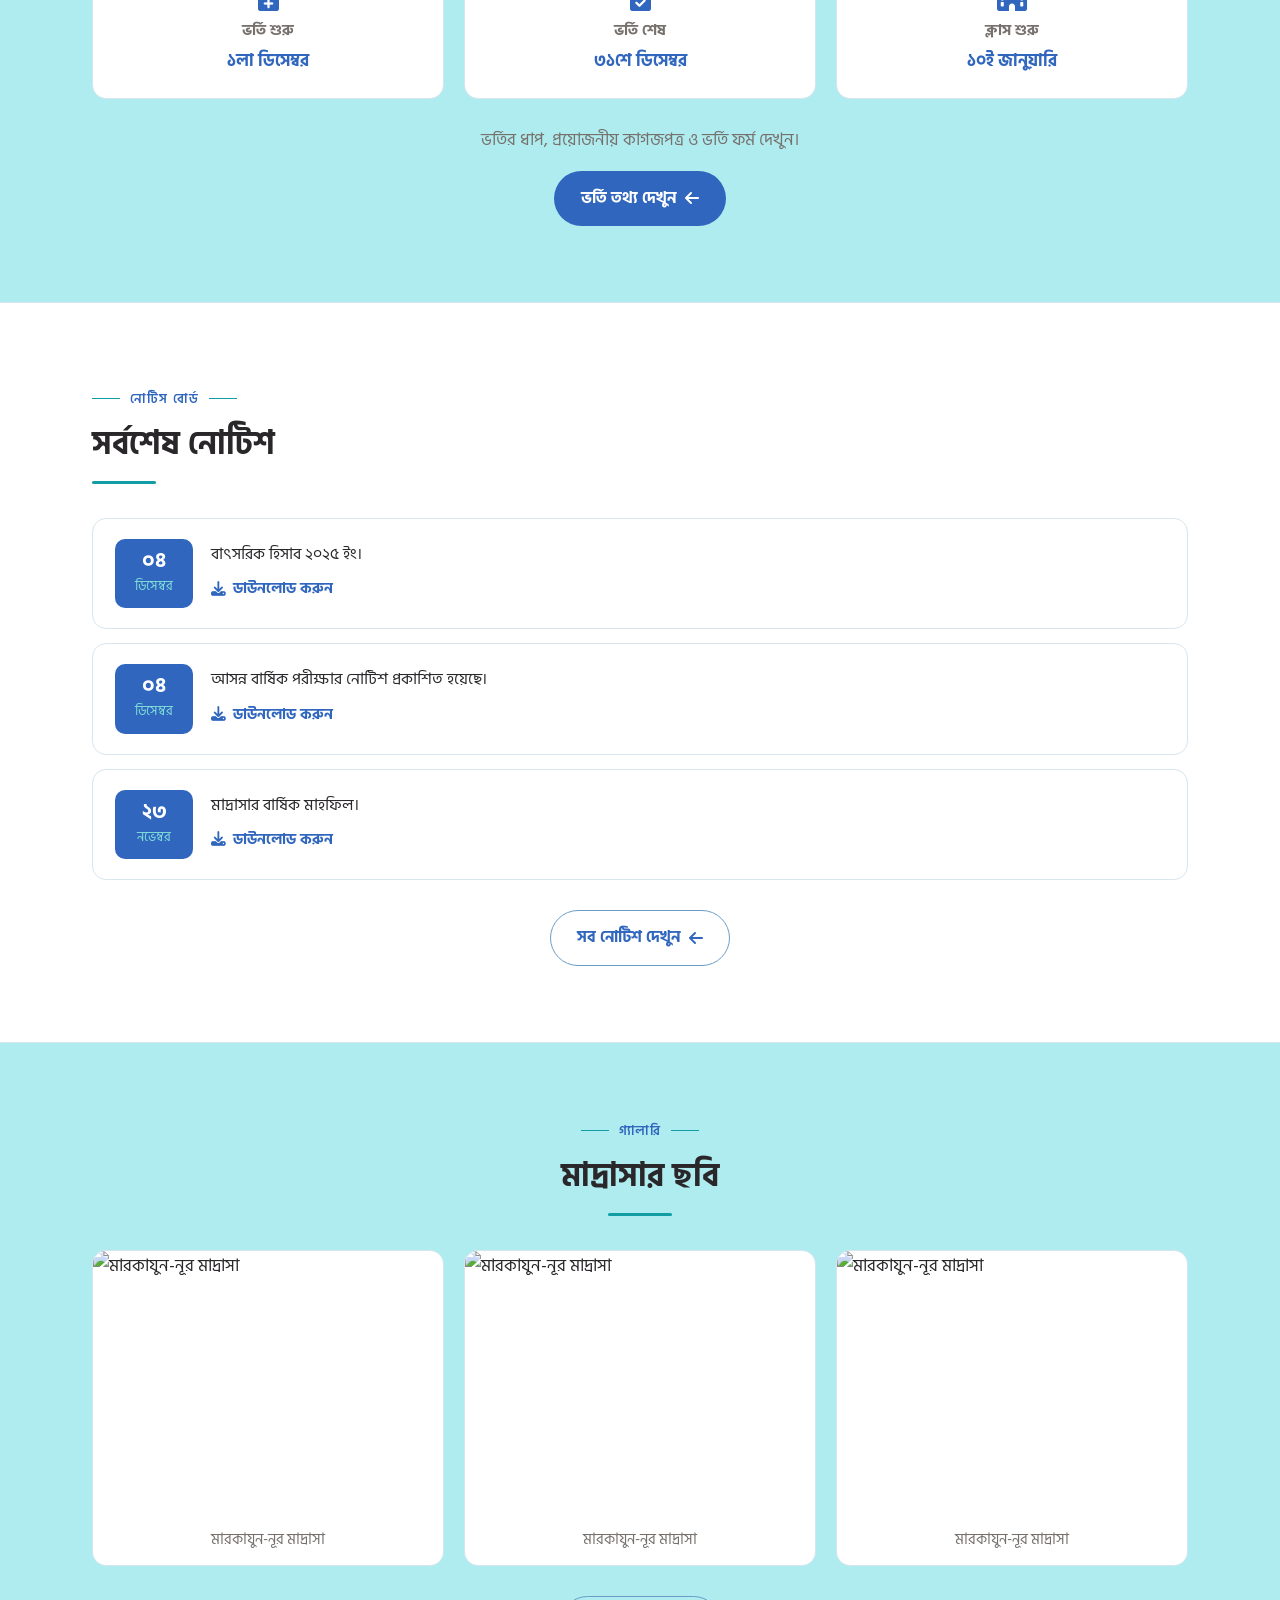
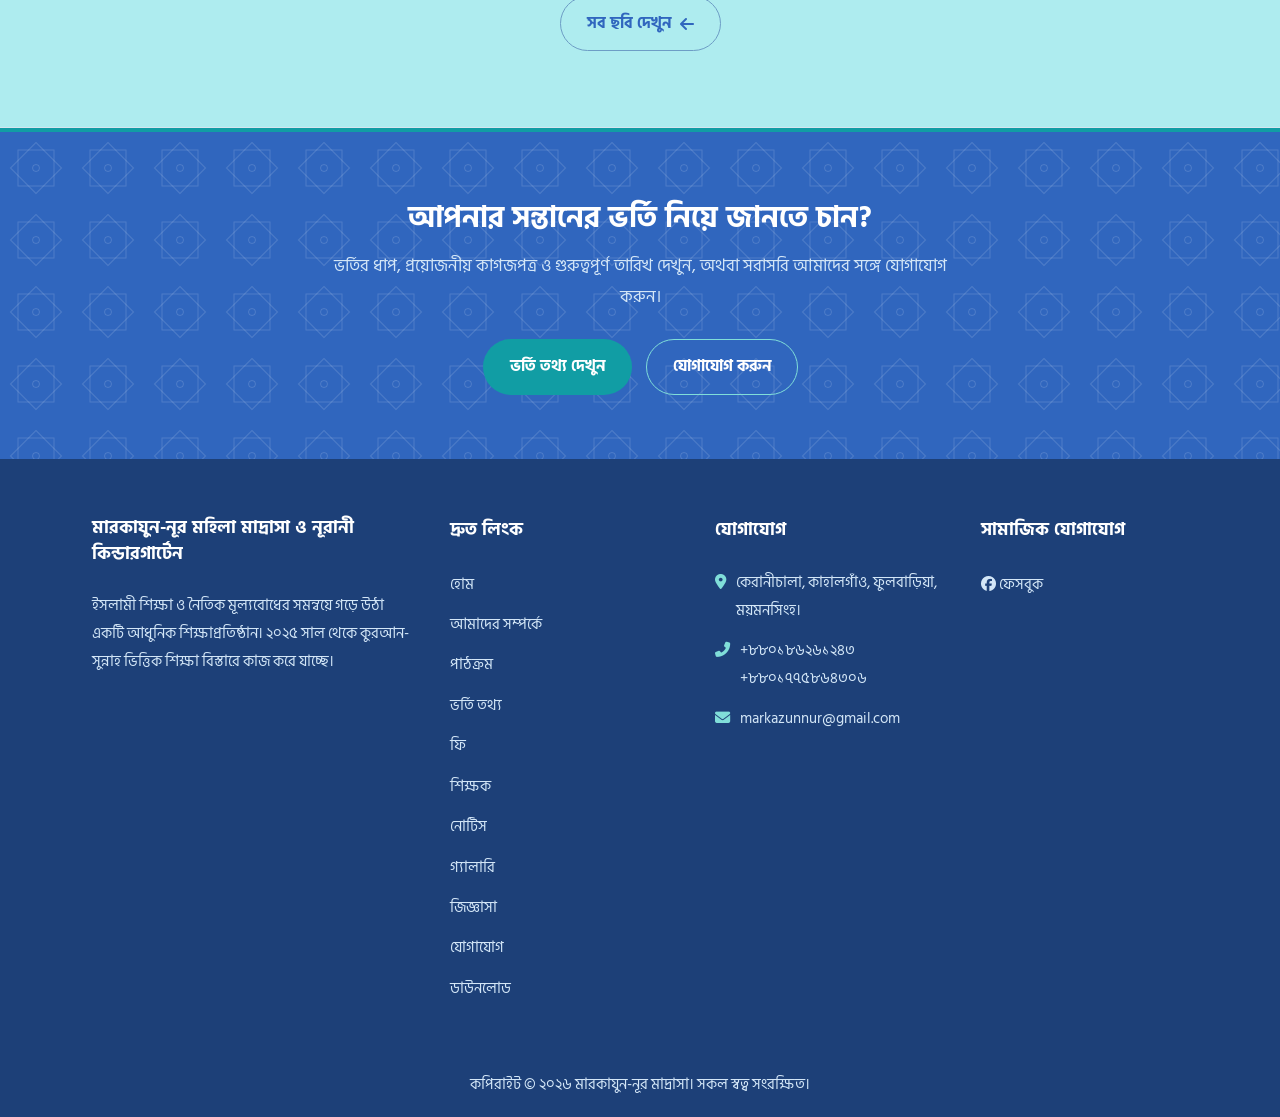
==== commit c0b82938: "Fresh redesign: new blue/teal design system, 11 pages, fees page" ====
--- a/index.html
+++ b/index.html
@@ -1,415 +1,379 @@
-<!DOCTYPE html>
-<html lang="bn">
-<head>
-<meta charset="UTF-8">
-<meta name="viewport" content="width=device-width, initial-scale=1.0">
-
-<title>মারকাযুন-নূর মাদ্রাসা | Markazun-Nur Madrasah</title>
-<meta name="description" content="মারকাযুন-নূর মাদ্রাসা — ইসলামী শিক্ষা, নূরানী, কিতাব বিভাগ, সহীহ আকীদা ভিত্তিক আধুনিক মাদ্রাসা শিক্ষা প্রতিষ্ঠান। ভর্তি চলছে!">
-<meta name="keywords" content="মাদ্রাসা, ইসলামিক স্কুল, নূরানী মাদ্রাসা, মহিলা কিতাব বিভাগ, মারকাযুন-নূর মাদ্রাসা, ইসলামি শিক্ষা">
-<meta name="author" content="মারকাযুন-নূর মাদ্রাসা">
-
-<!-- Robots -->
-<meta name="robots" content="index, follow">
-<meta name="googlebot" content="index, follow">
-
-<!-- Canonical URL -->
-<link rel="canonical" href="https://markazun-nur netlify.app/">
-
-<!-- Open Graph (Facebook, WhatsApp, Messenger) -->
-<meta property="og:title" content="মারকাযুন-নূর মাদ্রাসা | Markazun-Nur Madrasah">
-<meta property="og:description" content="ইসলামী শিক্ষা প্রতিষ্ঠান — নূরানী, মহিলা কিতাব বিভাগ সহ পূর্ণাঙ্গ মাদ্রাসা শিক্ষা।">
-<meta property="og:image" content="https://markazun-nur.netlify.app/assets/images/og.jpg">
-<meta property="og:url" content="https://markazun-nur.netlify.app/">
-<meta property="og:type" content="website">
-
-<!-- Twitter Card -->
-<meta name="twitter:card" content="summary_large_image">
-<meta name="twitter:title" content="মারকাযুন-নূর মাদ্রাসা | Markazun-Nur Madrasah">
-<meta name="twitter:description" content="ইসলামী শিক্ষা ভিত্তিক শিক্ষা প্রতিষ্ঠান।">
-<meta name="twitter:image" content="https://markazun-nur.netlify.app/assets/images/og.jpg">
-
-<!-- Favicon -->
-<link rel="icon" type="image/png" href="assets/images/favicon.png">
-
-<!-- CSS -->
-<link rel="stylesheet" href="https://cdnjs.cloudflare.com/ajax/libs/font-awesome/6.4.0/css/all.min.css">
-<link rel="stylesheet" href="assets/css/style.css">
-<link rel="stylesheet" href="assets/css/academic.css">
-    </head>
-<body>
- <!-- Header & Navigation -->
-    <header>
-        <div class="header-container">
-            <div class="logo">
-                <div class="logo-img">
-                 <img src="assets/images/logo.svg" alt="Logo">
-                </div>
-                <div class="logo-text">মারকাযুন-নূর মাদ্রাসা</div>
-            </div>
-            <div class="mobile-toggle">
-                <i class="fas fa-bars"></i>
-            </div>
-            <ul class="nav-menu">
-                <li><a href="#home" class="nav-link">হোম</a></li>
-                <li><a href="#about" class="nav-link">আমাদের সম্পর্কে</a></li>
-                <li><a href="#courses" class="nav-link">শিক্ষা কার্যক্রম</a></li>
-                <li><a href="academic-programs.html" class="nav-link">পাঠক্রম</a></li>
-                <li><a href="#teachers" class="nav-link">শিক্ষক পরিচিতি</a></li>
-                <li><a href="#admission" class="nav-link">ভর্তি তথ্য</a></li>
-                <li><a href="#notice" class="nav-link">নোটিস বোর্ড</a></li>
-                <li><a href="#gallery" class="nav-link">গ্যালারি</a></li>
-                <li><a href="#contact" class="nav-link">যোগাযোগ</a></li>
-            </ul>
-        </div>
-    </header>
-
-    <!-- Hero Section -->
-    <section id="home" class="hero">
-        <div class="hero-bg islamic-pattern"></div>
-        <div class="hero-content">
-            <h1 class="hero-title"> মারকাযুন-নূর মহিলা মাদ্রাসা ও নূরানী কিন্ডারগার্টেন।</h1>
-            <p class="hero-subtitle">ইসলামী শিক্ষা ও নৈতিক মূল্যবোধের সমন্বয়ে গড়ে উঠা একটি আধুনিক শিক্ষাপ্রতিষ্ঠান</p>
-            <a href="#about" class="hero-btn">আরও জানুন</a>
-        </div>
-    </section>
-
-    <!-- About Section -->
-    <section id="about" class="about">
-        <div class="section-bg islamic-pattern"></div>
-        <h2 class="section-title">আমাদের সম্পর্কে</h2>
-        <div class="about-content">
-            <div class="about-card">
-                <h3 class="card-title">মাদ্রাসার ইতিহাস</h3>
-                <p>২০২৫ সালে প্রতিষ্ঠিত মারকাযুন-নূর মহিলা মাদ্রাসা ও নূরানী কিন্ডারগার্টেন শুরু থেকেই ইসলামী শিক্ষা ও আধুনিক শিক্ষার সমন্বয়ে শিক্ষার্থীদের গড়ে তুলছে। আমাদের লক্ষ্য কুরআন-সুন্নাহ ভিত্তিক শিক্ষা বিস্তারের মাধ্যমে একটি আদর্শ ইসলামী সমাজ গঠন করা।</p>
-            </div>
-            <div class="about-card">
-                <h3 class="card-title">ভিশন ও মিশন</h3>
-                <p><strong>ভিশন:</strong> ইসলামী মূল্যবোধ ও আধুনিক শিক্ষায় সমৃদ্ধ প্রজন্ম গড়ে তোলা।<br><strong>মিশন:</strong> কুরআন-হাদিসের জ্ঞান, নৈতিকতা ও সামাজিক দায়িত্ববোধ সম্পন্ন সৎ ও মেধাবী নাগরিক তৈরি করা।</p>
-            </div>
-            <div class="about-card">
-                <h3 class="card-title">শিক্ষার উদ্দেশ্য</h3>
-                <p>১. কুরআন-হাদিসের যথাযথ জ্ঞান অর্জন<br>২. ইসলামী আদর্শ ও নৈতিকতা বিকাশ<br>৩. আধুনিক শিক্ষায় দক্ষতা অর্জন<br>৪. সামাজিক দায়িত্ববোধ সৃষ্টি<br>৫. দেশপ্রেম ও মানবিক মূল্যবোধ জাগ্রত করা</p>
-            </div>
-        </div>
-    </section>
-
-    <!-- Courses Section -->
-    <section id="courses" class="courses">
-        <h2 class="section-title">শিক্ষা কার্যক্রম</h2>
-        <div class="courses-container">
-            <div class="course-card">
-                <div class="course-header">
-                    <h3 class="course-title">নূরানী কিন্ডারগার্টেন </h3>
-                </div>
-                <div class="course-body">
-                    <div class="course-detail">
-                        <span>সময়কাল:</span>
-                        <span>০৪ বছর</span>
-                    </div>
-                    <div class="course-detail">
-                        <span>বয়সসীমা:</span>
-                        <span>৪-৮ বছর</span>
-                    </div>
-                    <div class="course-detail">
-                        <span>শ্রেণী সময়:</span>
-                        <span>সকাল ৮:০০ - ১২:০০</span>
-                    </div>
-                    <p>ইসলামীক শিক্ষার পাশাপাশি বাংলা , ইংরেজী, গণিত সমন্বিত সাধারণ শিক্ষা। অভিজ্ঞ শিক্ষক/শিক্ষকা দ্বারা পরিচালিত। ইকরাবোর্ড কর্তৃক নির্ধারিত সিলেবাস</p>
-                </div>
-            </div>
-            <div class="course-card">
-                <div class="course-header">
-                    <h3 class="course-title">কিতাব বিভাগ (মহিলা)</h3>
-                </div>
-                <div class="course-body">
-                    <div class="course-detail">
-                        <span>সময়কাল:</span>
-                        <span>০৬ বছর</span>
-                    </div>
-                    <div class="course-detail">
-                        <span>বয়সসীমা:</span>
-                        <span>৮+ বছর</span>
-                    </div>
-                    <div class="course-detail">
-                        <span>শ্রেণী সময়:</span>
-                        <span>সকাল ৮:০০ - ৪:০০</span>
-                    </div>
-                    <p>ইসলামীক শিক্ষার পাশাপাশি সাধারণ শিক্ষা পাঠদান। বেফাকবোর্ড কর্তৃক নির্ধারিত সিলেবাস। অভিজ্ঞ শিক্ষক/শিক্ষকা দ্বারা পরিচালিত।</p>
-                </div>
-            </div>
-        </div>
-    </section>
-
-    <!-- Curriculum Preview Section -->
-    <section id="curriculum" class="curriculum-preview">
-        <h2 class="section-title">পাঠক্রমের ঝলক</h2>
-        <p class="curriculum-intro">হিফযুল কুরআন, আরবি ও ইংরেজি ভাষা, ইসলামিক স্টাডিজ ও সাধারণ শিক্ষার সমন্বয়ে আমাদের পাঠক্রম — প্রাক-প্রাথমিক (প্লে, নার্সারি, কেজি) থেকে প্রাথমিক (প্রথম–তৃতীয় শ্রেণি) পর্যন্ত।</p>
-        <div class="courses-container">
-            <div class="course-card">
-                <div class="course-header">
-                    <h3 class="course-title">হিফযুল কুরআন</h3>
+<!DOCTYPE html>
+<html lang="bn">
+<head>
+<meta charset="UTF-8">
+<meta name="viewport" content="width=device-width, initial-scale=1.0">
+
+<title>মারকাযুন-নূর মহিলা মাদ্রাসা ও নূরানী কিন্ডারগার্টেন | মারকাযুন-নূর মাদ্রাসা</title>
+<meta name="description" content="মারকাযুন-নূর মহিলা মাদ্রাসা ও নূরানী কিন্ডারগার্টেন — ফুলবাড়িয়া, ময়মনসিংহ। ইসলামী শিক্ষা ও আধুনিক শিক্ষার সমন্বয়ে গড়ে ওঠা একটি আধুনিক শিক্ষাপ্রতিষ্ঠান।">
+<meta name="keywords" content="মারকাযুন-নূর মাদ্রাসা, নূরানী কিন্ডারগার্টেন, মহিলা মাদ্রাসা, মাদ্রাসা ভর্তি, হিফযুল কুরআন, ফুলবাড়িয়া মাদ্রাসা">
+<meta name="author" content="মারকাযুন-নূর মাদ্রাসা">
+
+<!-- Robots -->
+<meta name="robots" content="index, follow">
+<meta name="googlebot" content="index, follow">
+
+<!-- Canonical URL -->
+<link rel="canonical" href="https://markazun-nur.netlify.app/index.html">
+
+<!-- Open Graph (Facebook, WhatsApp, Messenger) -->
+<meta property="og:title" content="মারকাযুন-নূর মহিলা মাদ্রাসা ও নূরানী কিন্ডারগার্টেন | মারকাযুন-নূর মাদ্রাসা">
+<meta property="og:description" content="২০২৫ সালে প্রতিষ্ঠিত মারকাযুন-নূর মাদ্রাসা — ইসলামী শিক্ষা ও আধুনিক শিক্ষার সমন্বয়ে গড়ে ওঠা একটি আধুনিক শিক্ষাপ্রতিষ্ঠান।">
+<meta property="og:image" content="https://markazun-nur.netlify.app/assets/images/og.jpg">
+<meta property="og:url" content="https://markazun-nur.netlify.app/index.html">
+<meta property="og:type" content="website">
+
+<!-- Twitter Card -->
+<meta name="twitter:card" content="summary_large_image">
+<meta name="twitter:title" content="মারকাযুন-নূর মহিলা মাদ্রাসা ও নূরানী কিন্ডারগার্টেন | মারকাযুন-নূর মাদ্রাসা">
+<meta name="twitter:description" content="২০২৫ সালে প্রতিষ্ঠিত মারকাযুন-নূর মাদ্রাসা — ইসলামী শিক্ষা ও আধুনিক শিক্ষার সমন্বয়ে গড়ে ওঠা একটি আধুনিক শিক্ষাপ্রতিষ্ঠান।">
+<meta name="twitter:image" content="https://markazun-nur.netlify.app/assets/images/og.jpg">
+
+<!-- Favicon -->
+<link rel="icon" type="image/png" href="assets/images/favicon.png">
+
+<!-- Fonts -->
+<link rel="preconnect" href="https://fonts.googleapis.com">
+<link rel="preconnect" href="https://fonts.gstatic.com" crossorigin>
+<link href="https://fonts.googleapis.com/css2?family=Hind+Siliguri:wght@400;500;600;700&family=Manrope:wght@400;600;700;800&family=Amiri:wght@400;700&display=swap" rel="stylesheet">
+
+<!-- CSS -->
+<link rel="stylesheet" href="https://cdnjs.cloudflare.com/ajax/libs/font-awesome/6.4.0/css/all.min.css">
+<link rel="stylesheet" href="assets/css/main.css">
+<script type="application/ld+json">
+{
+  "@context": "https://schema.org",
+  "@type": "EducationalOrganization",
+  "name": "মারকাযুন-নূর মহিলা মাদ্রাসা ও নূরানী কিন্ডারগার্টেন",
+  "url": "https://markazun-nur.netlify.app/",
+  "foundingDate": "2025",
+  "address": {
+    "@type": "PostalAddress",
+    "streetAddress": "কেরানীচালা, কাহালগাঁও",
+    "addressLocality": "ফুলবাড়িয়া",
+    "addressRegion": "ময়মনসিংহ",
+    "addressCountry": "BD"
+  },
+  "telephone": "+880186261243",
+  "email": "markazunnur@gmail.com"
+}
+</script></head>
+<body>
+<!-- Top bar -->
+<div class="topbar">
+    <div class="container">
+        <div class="topbar-left">
+            <span><i class="fas fa-phone-alt"></i><a href="tel:+880186261243">+৮৮০১৮৬২৬১২৪৩</a></span>
+            <span><i class="fas fa-envelope"></i><a href="mailto:markazunnur@gmail.com">markazunnur@gmail.com</a></span>
+        </div>
+        <div class="topbar-right">
+            <span><i class="fas fa-clock"></i>শনি–বৃহস্পতি: সকাল ৮:০০–বিকাল ৫:০০</span>
+            <span>শুক্রবার বন্ধ</span>
+        </div>
+    </div>
+</div>
+<!-- Header & Navigation -->
+<header class="site-header">
+    <div class="container header-inner">
+        <a href="index.html" class="brand">
+            <img src="assets/images/logo.svg" alt="মারকাযুন-নূর মাদ্রাসার লোগো">
+            <span>
+                <span class="brand-name">মারকাযুন-নূর</span><br>
+                <span class="brand-sub">মহিলা মাদ্রাসা ও নূরানী কিন্ডারগার্টেন</span>
+            </span>
+        </a>
+        <button class="nav-toggle" aria-label="মেনু খুলুন" aria-expanded="false"><i class="fas fa-bars"></i></button>
+        <nav aria-label="প্রধান মেনু">
+            <ul class="nav-menu">
+                <li><a href="index.html" class="nav-link active">হোম</a></li>
+                <li><a href="about.html" class="nav-link">আমাদের সম্পর্কে</a></li>
+                <li><a href="academic-programs.html" class="nav-link">পাঠক্রম</a></li>
+                <li><a href="admission.html" class="nav-link">ভর্তি তথ্য</a></li>
+                <li><a href="fees.html" class="nav-link">ফি</a></li>
+                <li><a href="teachers.html" class="nav-link">শিক্ষক</a></li>
+                <li><a href="notice.html" class="nav-link">নোটিস</a></li>
+                <li><a href="gallery.html" class="nav-link">গ্যালারি</a></li>
+                <li><a href="faq.html" class="nav-link">জিজ্ঞাসা</a></li>
+                <li><a href="contact.html" class="nav-link">যোগাযোগ</a></li>
+            </ul>
+        </nav>
+    </div>
+</header>
+<!-- Home Hero -->
+<section class="hero">
+    <div class="container">
+        <p class="hero-bismillah">بِسْمِ اللَّهِ الرَّحْمَٰنِ الرَّحِيمِ</p>
+        <h1>মারকাযুন-নূর মহিলা মাদ্রাসা<br>ও নূরানী কিন্ডারগার্টেন</h1>
+        <p class="hero-tagline">ইসলামী শিক্ষা ও নৈতিক মূল্যবোধের সমন্বয়ে গড়ে উঠা একটি আধুনিক শিক্ষাপ্রতিষ্ঠান — কুরআন-সুন্নাহর আলোকে ইসলামী শিক্ষা ও আধুনিক সাধারণ শিক্ষা একসঙ্গে।</p>
+        <div class="hero-cta">
+            <a href="admission.html" class="btn btn-accent"><i class="fas fa-pen-to-square"></i> ভর্তি তথ্য দেখুন</a>
+            <a href="academic-programs.html" class="btn btn-outline"><i class="fas fa-book-open"></i> পাঠক্রম দেখুন</a>
+        </div>
+        <div class="hero-meta">
+            <span><i class="fas fa-calendar-alt"></i>প্রতিষ্ঠিত: ২০২৫ সাল</span>
+            <span><i class="fas fa-map-marker-alt"></i>ফুলবাড়িয়া, ময়মনসিংহ</span>
+            <span><i class="fas fa-school"></i>২টি শিক্ষা বিভাগ</span>
+        </div>
+    </div>
+</section>
+
+<!-- Why Markazun-Nur -->
+<section class="section">
+    <div class="container">
+        <div class="section-head text-center">
+            <p class="eyebrow centered">কেন মারকাযুন-নূর</p>
+            <h2 class="section-title centered">ইসলামী শিক্ষা ও আধুনিক শিক্ষা — একসঙ্গে</h2>
+            <div class="title-rule centered"></div>
+            <p class="section-intro centered">আমরা বিশ্বাস করি, একজন শিক্ষার্থীর জীবনে ইসলামী জ্ঞান আর আধুনিক শিক্ষা — দুটোই সমান জরুরি। সেই বিশ্বাস থেকেই আমাদের পাঠক্রম ও শিক্ষার পরিবেশ গড়ে উঠেছে।</p>
+        </div>
+        <div class="grid grid-3">
+            <article class="card">
+                <div class="card-icon"><i class="fas fa-book-open"></i></div>
+                <h3>সমন্বিত পাঠক্রম</h3>
+                <p>কুরআন-সুন্নাহর শিক্ষার পাশাপাশি বাংলা, গণিত, বিজ্ঞান ও ইংরেজি — ইসলামী ও আধুনিক শিক্ষা একই পাঠক্রমে।</p>
+            </article>
+            <article class="card">
+                <div class="card-icon"><i class="fas fa-book-quran"></i></div>
+                <h3>হিফযুল কুরআন</h3>
+                <p>শুদ্ধ তিলাওয়াত ও ধারাবাহিক অনুশীলনের মাধ্যমে ন্যূনতম ৫ পারা হিফযের ব্যবস্থা।</p>
+            </article>
+            <article class="card">
+                <div class="card-icon"><i class="fas fa-language"></i></div>
+                <h3>ভাষাগত দক্ষতা</h3>
+                <p>আরবি ও ইংরেজি — শোনা, বলা, পড়া ও লেখা; বাংলার প্রতিও সমান যত্ন।</p>
+            </article>
+            <article class="card">
+                <div class="card-icon"><i class="fas fa-heart"></i></div>
+                <h3>আখলাক ও মূল্যবোধ</h3>
+                <p>পাঠের পাশাপাশি প্রতিদিনের জীবনে ইসলামী আদব, শিষ্টাচার ও নৈতিকতার চর্চা।</p>
+            </article>
+            <article class="card">
+                <div class="card-icon"><i class="fas fa-user-graduate"></i></div>
+                <h3>মহিলা কিতাব বিভাগ</h3>
+                <p>মেয়েদের জন্য আলাদা কিতাব বিভাগ — বেফাক বোর্ডের সিলেবাস অনুযায়ী পাঠদান।</p>
+            </article>
+            <article class="card">
+                <div class="card-icon"><i class="fas fa-route"></i></div>
+                <h3>ভবিষ্যৎ শিক্ষাপথ</h3>
+                <p>প্রাথমিক স্তর শেষে দাখিল, এরপর আলিম, কাফিয়া বা কলেজ — পরিকল্পিত শিক্ষাপথ।</p>
+            </article>
+        </div>
+    </div>
+</section>
+
+<!-- Departments -->
+<section class="section alt">
+    <div class="container">
+        <div class="section-head">
+            <p class="eyebrow">শিক্ষা বিভাগসমূহ</p>
+            <h2 class="section-title">দুটি বিভাগ, একটাই লক্ষ্য</h2>
+            <div class="title-rule"></div>
+            <p class="section-intro">শিশুদের প্রাক-প্রাথমিক শিক্ষা থেকে মেয়েদের কিতাব বিভাগ পর্যন্ত — প্রতিটি বিভাগে বয়স ও স্তর অনুযায়ী সাজানো পাঠক্রম।</p>
+        </div>
+        <div class="grid grid-2">
+            <article class="card dept-card">
+                <div class="dept-head">
+                    <h3>নূরানী কিন্ডারগার্টেন</h3>
+                    <p>৪ বছর মেয়াদি — শিশুদের জন্য প্রাক-প্রাথমিক শিক্ষা</p>
                 </div>
-                <div class="course-body">
-                    <p>ন্যূনতম ৫ পারা হিফয — কুরআন মুখস্থ ও তিলাওয়াতের ধারাবাহিক শিক্ষা।</p>
+                <div class="dept-body">
+                    <div class="dept-facts">
+                        <div class="dept-fact"><i class="fas fa-cake-candles"></i><span><strong>বয়সসীমা</strong>৪–৮ বছর</span></div>
+                        <div class="dept-fact"><i class="fas fa-clock"></i><span><strong>ক্লাসের সময়</strong>সকাল ৮:০০–১২:০০</span></div>
+                        <div class="dept-fact"><i class="fas fa-book"></i><span><strong>সিলেবাস</strong>ইকরা বোর্ড</span></div>
+                        <div class="dept-fact"><i class="fas fa-layer-group"></i><span><strong>শ্রেণি</strong>প্লে, নার্সারি, কেজি</span></div>
+                    </div>
+                    <a href="academic-programs.html" class="card-link">পাঠক্রম দেখুন <i class="fas fa-arrow-left"></i></a>
                 </div>
-            </div>
-            <div class="course-card">
-                <div class="course-header">
-                    <h3 class="course-title">আরবি ও ইংরেজি ভাষা</h3>
+            </article>
+            <article class="card dept-card">
+                <div class="dept-head">
+                    <h3>কিতাব বিভাগ (মহিলা)</h3>
+                    <p>৬ বছর মেয়াদি — মেয়েদের জন্য কিতাব বিভাগ</p>
                 </div>
-                <div class="course-body">
-                    <p>শোনা, বলা, পড়া ও লেখা — দুটি ভাষার চারটি দক্ষতাই ধাপে ধাপে শেখানো হয়।</p>
+                <div class="dept-body">
+                    <div class="dept-facts">
+                        <div class="dept-fact"><i class="fas fa-cake-candles"></i><span><strong>বয়সসীমা</strong>৮+ বছর</span></div>
+                        <div class="dept-fact"><i class="fas fa-clock"></i><span><strong>ক্লাসের সময়</strong>সকাল ৮:০০–৪:০০</span></div>
+                        <div class="dept-fact"><i class="fas fa-book"></i><span><strong>সিলেবাস</strong>বেফাক বোর্ড</span></div>
+                        <div class="dept-fact"><i class="fas fa-layer-group"></i><span><strong>শ্রেণি</strong>প্রথম–তৃতীয় শ্রেণি</span></div>
+                    </div>
+                    <a href="academic-programs.html" class="card-link">পাঠক্রম দেখুন <i class="fas fa-arrow-left"></i></a>
                 </div>
-            </div>
-            <div class="course-card">
-                <div class="course-header">
-                    <h3 class="course-title">ইসলামিক স্টাডিজ</h3>
-                </div>
-                <div class="course-body">
-                    <p>নির্বাচিত আয়াত ও হাদীস, মাসনূন দুআ ও আদব, ঈমান, ফিকহ, সীরাত ও ইসলামী ইতিহাস।</p>
-                </div>
-            </div>
-        </div>
-        <div class="curriculum-more">
-            <a href="academic-programs.html" class="hero-btn">সম্পূর্ণ পাঠক্রম দেখুন</a>
-        </div>
-    </section>
-
-    <!-- Teachers Section -->
-    <section id="teachers" class="teachers">
-        <h2 class="section-title">শিক্ষক পরিচিতি</h2>
-        <div class="teachers-container">
-            <div class="teacher-card">
-                <div class="teacher-img">
-                    <i class="fas fa-user-graduate"></i>
-                </div>
-                <h3 class="teacher-name">মুফতি মুঈনুদ্দীন </h3>
-                <p class="teacher-subject">প্রতিষ্ঠাতা/পরিচালক</p>
-                <p>০৭ বছরের অভিজ্ঞতা। দারুল উলুম হারিনাল গাজীপুর থেকে স্নাতক। ইফতাহ ২০১৯ ব্যাজ।</p>
-            </div>
-            <div class="teacher-card">
-                <div class="teacher-img">
-                    <i class="fas fa-user-graduate"></i>
-                </div>
-                <h3 class="teacher-name">মুফতী রাশিদুল ইসলাম</h3>
-                <p class="teacher-subject">প্রতিষ্ঠাতা/মোহতামীম</p>
-              <p>০৭ বছরের অভিজ্ঞতা। দারুল উলুম হারিনাল গাজীপুর থেকে স্নাতক। ইফতাহ ২০১৯ ব্যাজ।</p>
-            </div>
-            <div class="teacher-card">
-                <div class="teacher-img">
-                    <i class="fas fa-user-graduate"></i>
-                </div>
-                <h3 class="teacher-name">মুফতী উসমান গনি</h3>
-                <p class="teacher-subject">বিভাগীয় প্রধান</p>
-               <p>০১ বছরের অভিজ্ঞতা। দারুল উলুম হারিনাল গাজীপুর থেকে স্নাতক। ইফতাহ ২০২৪ ব্যাজ।</p>
-            </div>
-            <div class="teacher-card">
-                <div class="teacher-img">
-                    <i class="fas fa-user-graduate"></i>
-                </div>
-                <h3 class="teacher-name">আলেমা তাকিয়া আক্তার</h3>
-                <p class="teacher-subject">প্রধান শিক্ষিকা</p>
-                   <p>০৬ বছরের অভিজ্ঞতা। গোলাবাড়ী মহিলা মাদ্রাসা মধুপুর থেকে স্নাতক। </p>
-            </div>
-        </div>
-    </section>
-
-    <!-- Admission Section -->
-    <section id="admission" class="admission">
-        <h2 class="section-title">ভর্তি তথ্য</h2>
-        <div class="admission-content">
-            <div class="admission-card">
-                <h3 class="card-title">কিভাবে আবেদন করবেন</h3>
-                <p>ভর্তি প্রক্রিয়া সহজ ও স্বচ্ছ। নিচের ধাপগুলো অনুসরণ করুন:</p>
-                <ul class="admission-list">
-                    <li><i class="fas fa-check-circle"></i> অফিস থেকে ভর্তি ফর্ম সংগ্রহ করুন</li>
-                    <li><i class="fas fa-check-circle"></i> প্রয়োজনীয় কাগজপত্র সংযুক্ত করুন</li>
-                    <li><i class="fas fa-check-circle"></i> নির্ধারিত ফি জমা দিন</li>
-                    <li><i class="fas fa-check-circle"></i> মৌখিক পরীক্ষায় অংশগ্রহণ করুন</li>
-                    <li><i class="fas fa-check-circle"></i> ভর্তি নিশ্চিতকরণ পত্র গ্রহণ করুন</li>
-                </ul>
-            </div>
-            <div class="admission-card">
-                <h3 class="card-title">প্রয়োজনীয় কাগজপত্র</h3>
-                <ul class="admission-list">
-                    <li><i class="fas fa-file-alt"></i> জন্ম নিবন্ধন সনদ</li>
-                    <li><i class="fas fa-file-alt"></i> ২ কপি পাসপোর্ট সাইজ ছবি</li>
-                    <li><i class="fas fa-file-alt"></i> পূর্ববর্তী ক্লাসের মার্কশীট (যদি থাকে)</li>
-                    <li><i class="fas fa-file-alt"></i> অভিভাবকের জাতীয় পরিচয়পত্রের ফটোকপি</li>
-                </ul>
-            </div>
-            <div class="admission-card">
-                <h3 class="card-title">গুরুত্বপূর্ণ তারিখসমূহ</h3>
-                <ul class="admission-list">
-                    <li><i class="fas fa-calendar-alt"></i> ভর্তি শুরুর তারিখ: ১লা ডিসেম্বর</li>
-                    <li><i class="fas fa-calendar-alt"></i> ভর্তি শেষের তারিখ: ৩১শে ডিসেম্বর</li>
-                    <li><i class="fas fa-calendar-alt"></i> ক্লাস শুরুর তারিখ: ১০ই জানুয়ারি</li>
-                </ul>
-            </div>
-        </div>
-    </section>
-
-    <!-- Notice Section -->
-    <section id="notice" class="notice">
-        <h2 class="section-title">নোটিস বোর্ড</h2>
-        <div class="notice-container">
-            <div class="notice-list">
-                <div class="notice-item">
-                    <div class="notice-date">০৪ ডিসেম্বর</div>
-                    <div class="notice-text">বাৎসরিক হিসাব ২০২৫ ইং ।<a href="assets/notice/বাৎসরিক-হিসাব-২০২৫.pdf" download>ডাউনলোড করুন</a> </div>
-                </div>
-                <div class="notice-item">
-                    <div class="notice-date">০৪ ডিসেম্বর</div>
-                    <div class="notice-text">আসন্ন বার্ষিক পরীক্ষার নোটিশ প্রকাশিত হয়েছে।<a href="assets/notice/exam-notice.pdf" download>ডাউনলোড করুন</a> </div>
-                </div>
-                <div class="notice-item">
-                    <div class="notice-date">২৩ নভেম্বর</div>
-                    <div class="notice-text">মাদ্রাসার বার্ষিক মাহফিল <a href="assets/notice/mahfil.jpg" download>ডাউনলোড করুন</a> </div>
-                </div>
-                <div class="notice-item">
-                    <div class="notice-date">২৫ ডিসেম্বর</div>
-                    <div class="notice-text">২৮ ডিসেম্বর থেকে ভর্তি শুরু <a href="assets/notice/admission-form.pdf" download>ডাউনলোড করুন</a> </div>
-                </div>
-            </div>
-        </div>
-    </section>
-
-    <!-- Gallery Section -->
-    <section id="gallery" class="gallery">
-        <h2 class="section-title">গ্যালারি</h2>
-        <div class="gallery-container">
-           <div class="gallery-item">
-             <img src="assets/images/m1.webp"
-                 alt="Gallery Image" style="width:100%; height:auto;" >
-            </div>
-            <div class="gallery-item">
-                  <img src="assets/images/m2.webp"
-                 alt="Gallery Image" style="width:100%;
-                  height:auto;" >
-            </div>
-            <div class="gallery-item">
-                     <img src="assets/images/m4.webp"
-                 alt="Gallery Image" style="width:100%; 
-                  height:auto;" >
-            </div>
-            <div class="gallery-item">
-                     <img src="assets/images/m5.webp"
-                   alt="Gallery Image" 
-                   style="width:100%; height:auto;" >
-            </div>
-   
-        </div>
-    </section>
-
-    <!-- Contact Section -->
-    <section id="contact" class="contact">
-        <h2 class="section-title">যোগাযোগ</h2>
-        <div class="contact-container">
-            <div class="contact-info">
-                <h3 class="card-title">যোগাযোগের তথ্য</h3>
-                <div class="contact-detail">
-                    <div class="contact-icon">
-                        <i class="fas fa-map-marker-alt"></i>
-                    </div>
-                    <div>
-                        <h4>ঠিকানা</h4>
-                        <p>কেরানীচালা, কাহালগাঁও, ফুলবাড়িয়া, ময়মনসিংহ।</p>
-                    </div>
-                </div>
-                <div class="contact-detail">
-                    <div class="contact-icon">
-                        <i class="fas fa-phone-alt"></i>
-                    </div>
-                    <div>
-                        <h4>ফোন নম্বর</h4>
-                        <p>+৮৮০১৮৬২৬১২৪৩<br>+৮৮০১৭৭৫৮৬৪৩০৬</p>
-                    </div>
-                </div>
-                <div class="contact-detail">
-                    <div class="contact-icon">
-                        <i class="fas fa-envelope"></i>
-                    </div>
-                    <div>
-                        <h4>ইমেইল</h4>
-                        <p>markazunnur@gmail.com<br></p>
-                    </div>
-                </div>
-                <div class="contact-detail">
-                    <div class="contact-icon">
-                        <i class="fas fa-clock"></i>
-                    </div>
-                    <div>
-                        <h4>অফিস সময়</h4>
-                        <p>শনিবার - বৃহস্পতিবার: সকাল ৮:০০ - বিকাল ৫:০০<br>শুক্রবার: বন্ধ</p>
-                    </div>
-                </div>
-            </div>
-            <div class="contact-form">
-                <h3 class="card-title">বার্তা পাঠান</h3>
-                <form>
-                    <div class="form-group">
-                        <input type="text" class="form-control" placeholder="আপনার নাম" required>
-                    </div>
-                    <div class="form-group">
-                        <input type="email" class="form-control" placeholder="ইমেইল ঠিকানা" required>
-                    </div>
-                    <div class="form-group">
-                        <input type="text" class="form-control" placeholder="বিষয়" required>
-                    </div>
-                    <div class="form-group">
-                        <textarea class="form-control" rows="5" placeholder="আপনার বার্তা" required></textarea>
-                    </div>
-                    <button type="submit" class="submit-btn">বার্তা পাঠান</button>
-                </form>
-            </div>
-        </div>
-    </section>
-
-    <!-- Footer -->
-    <footer>
-        <div class="footer-container">
-            <div class="footer-col">
-                <h3>মারকাযুন-নূর মহিলা মাদ্রাসা ও নূরানী কিন্ডারগার্টেন</h3>
-                <p>ইসলামী শিক্ষা ও নৈতিক মূল্যবোধের সমন্বয়ে গড়ে উঠা একটি আধুনিক শিক্ষাপ্রতিষ্ঠান। ২০২৫ সাল থেকে নিরলসভাবে ইসলামী শিক্ষা বিস্তারে কাজ করে যাচ্ছে।</p>
-            </div>
-            <div class="footer-col">
-                <h3>দ্রুত লিংক</h3>
-                <ul class="footer-links">
-                    <li><a href="#home">হোম</a></li>
-                    <li><a href="#about">আমাদের সম্পর্কে</a></li>
-                    <li><a href="#courses">শিক্ষা কার্যক্রম</a></li>
-                    <li><a href="academic-programs.html">পাঠক্রম</a></li>
-                    <li><a href="#teachers">শিক্ষক পরিচিতি</a></li>
-                    <li><a href="#admission">ভর্তি তথ্য</a></li>
-                </ul>
-            </div>
-            <div class="footer-col">
-                <h3>যোগাযোগ</h3>
-                <ul class="footer-links">
-                    <li><i class="fas fa-map-marker-alt"></i> কেরানীচালা, কাহালগাঁও, ফুলবাড়ীয়া, ময়মনসিংহ।</li>
-                    <li><i class="fas fa-phone-alt"></i>+৪৪০১৮৬২৬৩১২৪৩ </li>
-                    <li><i class="fas fa-envelope"></i> markazunnur@gmail.com </li>
-                </ul>
-            </div>
-            <div class="footer-col">
-                <h3>সামাজিক যোগাযোগ</h3>
-                <ul class="footer-links">
-                    <li><a href="https://www.facebook.com/share/1FT8ZxsGFk/"><i class="fab fa-facebook"></i> ফেসবুক</a></li>
-                    <li><a href="#"><i class="fab fa-youtube"></i> ইউটিউব</a></li>
-                    <li><a href="#"><i class="fab fa-twitter"></i> টুইটার</a></li>
-                    <li><a href="#"><i class="fab fa-instagram"></i> ইন্সটাগ্রাম</a></li>
-                </ul>
-            </div>
-        </div>
-        <div class="copyright">
-            <p>কপিরাইট © ২০২৫ মারকাযুন-নূর মাদ্রাসা। সকল স্বত্ব সংরক্ষিত।</p>
-        </div>
-    </footer>
-
-<script src="assets/js/script.js"></script>
-</body>
-
-</html>
-
-
+            </article>
+        </div>
+    </div>
+</section>
+
+<!-- Curriculum preview -->
+<section class="section">
+    <div class="container">
+        <div class="section-head text-center">
+            <p class="eyebrow centered">পাঠক্রমের ঝলক</p>
+            <h2 class="section-title centered">যা শেখানো হয়</h2>
+            <div class="title-rule centered"></div>
+            <p class="section-intro centered">হিফয, ভাষা শিক্ষা ও ইসলামিক স্টাডিজকে বিশেষ গুরুত্ব দিয়ে সাজানো আমাদের পাঠক্রম — প্রাক-প্রাথমিক থেকে প্রাথমিক স্তর পর্যন্ত।</p>
+        </div>
+        <div class="grid grid-3">
+            <article class="card" style="background: var(--color-primary); border-color: var(--color-primary);">
+                <div class="card-icon accent"><i class="fas fa-book-quran"></i></div>
+                <h3 style="color: var(--color-on-primary);">হিফযুল কুরআন</h3>
+                <p style="color: var(--color-on-primary-soft);">ন্যূনতম ৫ পারা হিফয — শুদ্ধ তিলাওয়াত ও ধারাবাহিক অনুশীলন।</p>
+            </article>
+            <article class="card">
+                <div class="card-icon"><i class="fas fa-language"></i></div>
+                <h3>আরবি ও ইংরেজি ভাষা</h3>
+                <p>শোনা, বলা, পড়া ও লেখা — দুটি ভাষাতেই চারটি দক্ষতার চর্চা।</p>
+            </article>
+            <article class="card">
+                <div class="card-icon"><i class="fas fa-mosque"></i></div>
+                <h3>ইসলামিক স্টাডিজ</h3>
+                <p>নির্বাচিত আয়াত ও হাদীস, মাসনূন দুআ ও আদব, ঈমান, ফিকহ, সীরাত ও ইসলামী ইতিহাস।</p>
+            </article>
+        </div>
+        <div class="text-center mt-30">
+            <a href="academic-programs.html" class="btn btn-primary">সম্পূর্ণ পাঠক্রম দেখুন <i class="fas fa-arrow-left"></i></a>
+        </div>
+    </div>
+</section>
+
+<!-- Admission preview -->
+<section class="section alt">
+    <div class="container">
+        <div class="section-head text-center">
+            <p class="eyebrow centered">ভর্তি তথ্য</p>
+            <h2 class="section-title centered">ভর্তির গুরুত্বপূর্ণ তারিখ</h2>
+            <div class="title-rule centered"></div>
+        </div>
+        <div class="info-strip" style="margin-bottom: 26px;">
+            <div class="info-item">
+                <i class="fas fa-calendar-plus"></i>
+                <h4>ভর্তি শুরু</h4>
+                <p>১লা ডিসেম্বর</p>
+            </div>
+            <div class="info-item">
+                <i class="fas fa-calendar-check"></i>
+                <h4>ভর্তি শেষ</h4>
+                <p>৩১শে ডিসেম্বর</p>
+            </div>
+            <div class="info-item">
+                <i class="fas fa-school"></i>
+                <h4>ক্লাস শুরু</h4>
+                <p>১০ই জানুয়ারি</p>
+            </div>
+        </div>
+        <div class="text-center">
+            <p style="color: var(--color-muted);">ভর্তির ধাপ, প্রয়োজনীয় কাগজপত্র ও ভর্তি ফর্ম দেখুন।</p>
+            <a href="admission.html" class="btn btn-primary">ভর্তি তথ্য দেখুন <i class="fas fa-arrow-left"></i></a>
+        </div>
+    </div>
+</section>
+
+<!-- Notice preview -->
+<section class="section">
+    <div class="container">
+        <div class="section-head">
+            <p class="eyebrow">নোটিস বোর্ড</p>
+            <h2 class="section-title">সর্বশেষ নোটিশ</h2>
+            <div class="title-rule"></div>
+        </div>
+        <div class="notice-list">
+            <div class="notice-item">
+                <div class="notice-date"><span class="day">০৪</span><span class="month">ডিসেম্বর</span></div>
+                <div class="notice-text">বাৎসরিক হিসাব ২০২৫ ইং।<br><a href="assets/notice/বাৎসরিক-হিসাব-২০২৫.pdf" download><i class="fas fa-download"></i> ডাউনলোড করুন</a></div>
+            </div>
+            <div class="notice-item">
+                <div class="notice-date"><span class="day">০৪</span><span class="month">ডিসেম্বর</span></div>
+                <div class="notice-text">আসন্ন বার্ষিক পরীক্ষার নোটিশ প্রকাশিত হয়েছে।<br><a href="assets/notice/exam-notice.pdf" download><i class="fas fa-download"></i> ডাউনলোড করুন</a></div>
+            </div>
+            <div class="notice-item">
+                <div class="notice-date"><span class="day">২৩</span><span class="month">নভেম্বর</span></div>
+                <div class="notice-text">মাদ্রাসার বার্ষিক মাহফিল।<br><a href="assets/notice/mahfil.jpg" download><i class="fas fa-download"></i> ডাউনলোড করুন</a></div>
+            </div>
+        </div>
+        <div class="text-center mt-30">
+            <a href="notice.html" class="btn btn-ghost">সব নোটিশ দেখুন <i class="fas fa-arrow-left"></i></a>
+        </div>
+    </div>
+</section>
+
+<!-- Gallery preview -->
+<section class="section alt">
+    <div class="container">
+        <div class="section-head text-center">
+            <p class="eyebrow centered">গ্যালারি</p>
+            <h2 class="section-title centered">মাদ্রাসার ছবি</h2>
+            <div class="title-rule centered"></div>
+        </div>
+        <div class="gallery-grid">
+            <figure class="gallery-item"><img src="assets/images/m1.webp" alt="মারকাযুন-নূর মাদ্রাসা"><figcaption>মারকাযুন-নূর মাদ্রাসা</figcaption></figure>
+            <figure class="gallery-item"><img src="assets/images/m2.webp" alt="মারকাযুন-নূর মাদ্রাসা"><figcaption>মারকাযুন-নূর মাদ্রাসা</figcaption></figure>
+            <figure class="gallery-item"><img src="assets/images/m3.webp" alt="মারকাযুন-নূর মাদ্রাসা"><figcaption>মারকাযুন-নূর মাদ্রাসা</figcaption></figure>
+        </div>
+        <div class="text-center mt-30">
+            <a href="gallery.html" class="btn btn-ghost">সব ছবি দেখুন <i class="fas fa-arrow-left"></i></a>
+        </div>
+    </div>
+</section>
+<!-- CTA -->
+<section class="cta-band">
+    <div class="container">
+        <h2>আপনার সন্তানের ভর্তি নিয়ে জানতে চান?</h2>
+        <p>ভর্তির ধাপ, প্রয়োজনীয় কাগজপত্র ও গুরুত্বপূর্ণ তারিখ দেখুন, অথবা সরাসরি আমাদের সঙ্গে যোগাযোগ করুন।</p>
+        <div class="cta-buttons">
+            <a href="admission.html" class="btn btn-accent">ভর্তি তথ্য দেখুন</a>
+            <a href="contact.html" class="btn btn-outline">যোগাযোগ করুন</a>
+        </div>
+    </div>
+</section>
+<!-- Footer -->
+<footer class="site-footer">
+    <div class="container">
+        <div class="footer-grid">
+            <div>
+                <h3>মারকাযুন-নূর মহিলা মাদ্রাসা ও নূরানী কিন্ডারগার্টেন</h3>
+                <p>ইসলামী শিক্ষা ও নৈতিক মূল্যবোধের সমন্বয়ে গড়ে উঠা একটি আধুনিক শিক্ষাপ্রতিষ্ঠান। ২০২৫ সাল থেকে কুরআন-সুন্নাহ ভিত্তিক শিক্ষা বিস্তারে কাজ করে যাচ্ছে।</p>
+            </div>
+            <div>
+                <h3>দ্রুত লিংক</h3>
+                <ul class="footer-links">
+                    <li><a href="index.html">হোম</a></li>
+                    <li><a href="about.html">আমাদের সম্পর্কে</a></li>
+                    <li><a href="academic-programs.html">পাঠক্রম</a></li>
+                    <li><a href="admission.html">ভর্তি তথ্য</a></li>
+                    <li><a href="fees.html">ফি</a></li>
+                    <li><a href="teachers.html">শিক্ষক</a></li>
+                    <li><a href="notice.html">নোটিস</a></li>
+                    <li><a href="gallery.html">গ্যালারি</a></li>
+                    <li><a href="faq.html">জিজ্ঞাসা</a></li>
+                    <li><a href="contact.html">যোগাযোগ</a></li>
+                    <li><a href="downloads.html">ডাউনলোড</a></li>
+                </ul>
+            </div>
+            <div>
+                <h3>যোগাযোগ</h3>
+                <ul class="footer-contact">
+                    <li><i class="fas fa-map-marker-alt"></i><span>কেরানীচালা, কাহালগাঁও, ফুলবাড়িয়া, ময়মনসিংহ।</span></li>
+                    <li><i class="fas fa-phone-alt"></i><span><a href="tel:+880186261243">+৮৮০১৮৬২৬১২৪৩</a><br><a href="tel:+8801775864306">+৮৮০১৭৭৫৮৬৪৩০৬</a></span></li>
+                    <li><i class="fas fa-envelope"></i><span><a href="mailto:markazunnur@gmail.com">markazunnur@gmail.com</a></span></li>
+                </ul>
+            </div>
+            <div>
+                <h3>সামাজিক যোগাযোগ</h3>
+                <ul class="footer-links">
+                    <li><a href="https://www.facebook.com/share/1FT8ZxsGFk/"><i class="fab fa-facebook"></i> ফেসবুক</a></li>
+                </ul>
+            </div>
+        </div>
+    </div>
+    <div class="footer-bottom">
+        <div class="container">
+            <p>কপিরাইট © ২০২৬ মারকাযুন-নূর মাদ্রাসা। সকল স্বত্ব সংরক্ষিত।</p>
+        </div>
+    </div>
+</footer>
+
+<script src="assets/js/main.js"></script>
+</body>
+
+</html>
--- a/assets/css/main.css
+++ b/assets/css/main.css
@@ -0,0 +1,484 @@
+/* ============================================================
+   Markazun-Nur Madrasah — Fresh Redesign
+   Contemporary Islamic Editorial — Blue / Teal palette
+   ------------------------------------------------------------
+   PALETTE (all colors live ONLY in :root below — swap the
+   values here to re-theme the whole site; no hex/rgb color
+   literals appear anywhere else in this file):
+     Primary deep blue   #3066be  --color-primary
+     Teal accent         #119da4  --color-accent
+     Steel blue light    #6d9dc5  --color-light
+     Light sky tint      #80ded9  --color-mid
+     Palest tint         #aeecef  --color-pale
+     Page background     White   --color-bg
+     Body text           #29272A  --color-text
+     Muted text          #77716D  --color-muted
+   Fonts: Hind Siliguri (Bengali) / Manrope (Latin) / Amiri (Arabic)
+   ============================================================ */
+
+:root {
+  /* --- Palette --- */
+  --color-primary: #3066be;
+  --color-primary-dark: #26539f;
+  --color-primary-deep: #1d4078;
+  --color-primary-rgb: 48 102 190;
+  --color-accent: #119da4;
+  --color-accent-dark: #0c7f85;
+  --color-accent-rgb: 17 157 164;
+  --color-light: #6d9dc5;
+  --color-mid: #80ded9;
+  --color-mid-rgb: 128 222 217;
+  --color-pale: #aeecef;
+  --color-bg: #ffffff;
+  --color-bg-rgb: 255 255 255;
+  --color-text: #29272a;
+  --color-text-soft: #4c4741;
+  --color-muted: #77716d;
+  --color-border: #d7e5ef;
+  --color-on-primary: #ffffff;
+  --color-on-primary-rgb: 255 255 255;
+  --color-on-primary-soft: #d3e6f7;
+  --color-on-accent: #ffffff;
+
+  /* --- Shadows (tinted with the primary color) --- */
+  --shadow: 0 10px 30px rgba(var(--color-primary-rgb), 0.10);
+  --shadow-sm: 0 4px 14px rgba(var(--color-primary-rgb), 0.08);
+
+  --radius: 14px;
+  --font-bn: "Hind Siliguri", "Noto Sans Bengali", "SolaimanLipi", sans-serif;
+  --font-en: "Manrope", "Hind Siliguri", sans-serif;
+  --font-ar: "Amiri", serif;
+}
+
+* { margin: 0; padding: 0; box-sizing: border-box; }
+
+html { scroll-behavior: smooth; }
+
+body {
+  font-family: var(--font-bn);
+  background: var(--color-bg);
+  color: var(--color-text);
+  font-size: 17px;
+  line-height: 1.85;
+  -webkit-font-smoothing: antialiased;
+}
+
+img { max-width: 100%; height: auto; display: block; }
+a { color: var(--color-primary); text-decoration: none; }
+a:hover { color: var(--color-accent); }
+ul, ol { list-style: none; }
+
+.container { max-width: 1140px; margin: 0 auto; padding: 0 22px; }
+
+h1, h2, h3, h4 { font-weight: 700; line-height: 1.45; color: var(--color-text); }
+p { margin-bottom: 14px; }
+p:last-child { margin-bottom: 0; }
+
+/* ---------- Eyebrow + section headings ---------- */
+.eyebrow {
+  display: inline-flex;
+  align-items: center;
+  gap: 10px;
+  font-size: 0.82rem;
+  font-weight: 600;
+  letter-spacing: 0.12em;
+  color: var(--color-primary);
+  text-transform: uppercase;
+  margin-bottom: 10px;
+}
+.eyebrow::before,
+.eyebrow::after { content: ""; width: 28px; height: 1px; background: var(--color-accent); }
+.eyebrow.centered { display: flex; justify-content: center; }
+
+.section { padding: 76px 0; }
+.section.alt { background: var(--color-pale); border-top: 1px solid var(--color-border); border-bottom: 1px solid var(--color-border); }
+.section-title { font-size: 2rem; margin-bottom: 8px; }
+.section-title.centered { text-align: center; }
+.section-title .accent { color: var(--color-primary); }
+.section-intro { max-width: 760px; color: var(--color-muted); font-size: 1.05rem; }
+.section-intro.centered { margin: 0 auto; text-align: center; }
+.title-rule { width: 64px; height: 3px; background: var(--color-accent); border-radius: 2px; margin: 14px 0 26px; }
+.title-rule.centered { margin-left: auto; margin-right: auto; }
+
+/* ---------- Top bar ---------- */
+.topbar { background: var(--color-primary-deep); color: var(--color-on-primary-soft); font-size: 0.86rem; }
+.topbar .container { display: flex; justify-content: space-between; align-items: center; gap: 16px; padding-top: 7px; padding-bottom: 7px; }
+.topbar a { color: var(--color-on-primary-soft); }
+.topbar a:hover { color: var(--color-mid); }
+.topbar i { color: var(--color-mid); margin-right: 6px; }
+.topbar-left, .topbar-right { display: flex; align-items: center; gap: 20px; }
+.topbar-right span { white-space: nowrap; }
+
+/* ---------- Header & nav ---------- */
+.site-header {
+  position: sticky; top: 0; z-index: 100;
+  background: rgba(var(--color-bg-rgb), 0.97);
+  backdrop-filter: blur(6px);
+  border-bottom: 1px solid var(--color-border);
+  transition: box-shadow 0.25s ease;
+}
+.site-header.scrolled { box-shadow: var(--shadow); }
+.header-inner { display: flex; align-items: center; justify-content: space-between; gap: 18px; padding-top: 12px; padding-bottom: 12px; }
+.brand { display: flex; align-items: center; gap: 12px; flex-shrink: 0; }
+.brand img { width: 56px; height: 56px; object-fit: contain; }
+.brand-name { font-size: 1.45rem; font-weight: 700; color: var(--color-primary); line-height: 1.25; }
+.brand-sub { font-size: 0.78rem; color: var(--color-muted); line-height: 1.4; }
+
+.nav-menu { display: flex; align-items: center; gap: 2px; }
+.nav-link {
+  display: block; padding: 9px 11px; font-size: 0.92rem; font-weight: 600;
+  color: var(--color-text); border-radius: 8px; white-space: nowrap;
+  transition: color 0.2s ease, background 0.2s ease;
+}
+.nav-link:hover { color: var(--color-primary); background: var(--color-mid); }
+.nav-link.active { color: var(--color-primary); background: var(--color-mid); box-shadow: inset 0 -3px 0 var(--color-accent); }
+
+.nav-toggle {
+  display: none; background: none; border: 1px solid var(--color-border); border-radius: 8px;
+  color: var(--color-primary); font-size: 1.25rem; padding: 8px 12px; cursor: pointer;
+}
+.nav-toggle:hover { background: var(--color-mid); }
+
+/* ---------- Hero ---------- */
+.hero {
+  background: var(--color-primary);
+  background-image: url("data:image/svg+xml,%3Csvg xmlns='http://www.w3.org/2000/svg' width='72' height='72' viewBox='0 0 72 72'%3E%3Cg fill='none' stroke='white' stroke-opacity='0.14'%3E%3Crect x='18' y='18' width='36' height='36'/%3E%3Crect x='18' y='18' width='36' height='36' transform='rotate(45 36 36)'/%3E%3Ccircle cx='36' cy='36' r='3.5'/%3E%3C/g%3E%3C/svg%3E");
+  color: var(--color-on-primary);
+  padding: 84px 0 78px;
+  text-align: center;
+  position: relative;
+  overflow: hidden;
+}
+.hero::after {
+  content: ""; position: absolute; left: 0; right: 0; bottom: 0; height: 5px;
+  background: linear-gradient(90deg, transparent, var(--color-accent), transparent);
+}
+.hero-bismillah { font-family: var(--font-ar); font-size: 1.5rem; color: var(--color-mid); margin-bottom: 14px; }
+.hero h1 { font-size: 2.9rem; color: var(--color-on-primary); margin-bottom: 14px; line-height: 1.35; }
+.hero-tagline { font-size: 1.18rem; color: var(--color-on-primary-soft); max-width: 720px; margin: 0 auto 26px; }
+.hero-cta { display: flex; gap: 14px; justify-content: center; flex-wrap: wrap; }
+.hero-meta { display: flex; gap: 26px; justify-content: center; flex-wrap: wrap; margin-top: 34px; font-size: 0.92rem; color: var(--color-on-primary-soft); }
+.hero-meta i { color: var(--color-mid); margin-right: 7px; }
+
+/* Page hero (inner pages) */
+.page-hero { padding: 58px 0 52px; }
+.page-hero h1 { font-size: 2.3rem; }
+.page-hero .hero-tagline { font-size: 1.05rem; margin-bottom: 0; }
+.breadcrumb { font-size: 0.88rem; color: var(--color-on-primary-soft); margin-bottom: 12px; }
+.breadcrumb a { color: var(--color-on-primary-soft); }
+.breadcrumb a:hover { color: var(--color-on-primary); }
+.breadcrumb span[aria-hidden="true"] { margin: 0 8px; color: var(--color-mid); }
+.breadcrumb [aria-current="page"] { color: var(--color-on-primary); font-weight: 600; }
+
+/* ---------- Buttons ---------- */
+.btn {
+  display: inline-flex; align-items: center; gap: 9px;
+  font-family: var(--font-bn); font-size: 1rem; font-weight: 700;
+  padding: 12px 26px; border-radius: 999px; border: 1.5px solid transparent;
+  cursor: pointer; transition: transform 0.15s ease, background 0.2s ease, color 0.2s ease;
+}
+.btn:hover { transform: translateY(-1px); }
+.btn-accent { background: var(--color-accent); color: var(--color-on-accent); }
+.btn-accent:hover { background: var(--color-accent-dark); color: var(--color-on-accent); }
+.btn-outline { background: transparent; color: var(--color-on-primary); border-color: var(--color-mid); }
+.btn-outline:hover { background: rgba(var(--color-mid-rgb), 0.22); color: var(--color-on-primary); }
+.btn-primary { background: var(--color-primary); color: var(--color-on-primary); }
+.btn-primary:hover { background: var(--color-primary-dark); color: var(--color-on-primary); }
+.btn-ghost { background: transparent; color: var(--color-primary); border-color: var(--color-light); }
+.btn-ghost:hover { background: var(--color-pale); color: var(--color-primary-dark); }
+
+/* ---------- Generic cards & grids ---------- */
+.grid { display: grid; gap: 22px; }
+.grid-2 { grid-template-columns: repeat(2, 1fr); }
+.grid-3 { grid-template-columns: repeat(3, 1fr); }
+.grid-4 { grid-template-columns: repeat(4, 1fr); }
+.card {
+  background: var(--color-bg); border: 1px solid var(--color-border); border-radius: var(--radius);
+  padding: 28px 26px; box-shadow: var(--shadow-sm);
+  transition: transform 0.2s ease, box-shadow 0.2s ease;
+}
+.card:hover { transform: translateY(-3px); box-shadow: var(--shadow); }
+.card-icon {
+  width: 58px; height: 58px; border-radius: 50%;
+  background: var(--color-primary); color: var(--color-on-primary);
+  display: flex; align-items: center; justify-content: center;
+  font-size: 1.4rem; margin-bottom: 16px;
+}
+.card-icon.accent { background: var(--color-accent); color: var(--color-on-accent); }
+.card h3 { font-size: 1.22rem; margin-bottom: 8px; color: var(--color-primary); }
+.card p { color: var(--color-text-soft); font-size: 0.98rem; }
+.card .card-link { display: inline-flex; align-items: center; gap: 7px; font-weight: 700; font-size: 0.95rem; margin-top: 12px; }
+
+/* ---------- Departments ---------- */
+.dept-card { overflow: hidden; padding: 0; }
+.dept-head { background: var(--color-primary); color: var(--color-on-primary); padding: 26px 28px 22px; position: relative; }
+.dept-head::after { content: ""; position: absolute; left: 0; right: 0; bottom: 0; height: 3px; background: var(--color-accent); }
+.dept-head h3 { color: var(--color-on-primary); font-size: 1.45rem; margin-bottom: 4px; }
+.dept-head p { color: var(--color-on-primary-soft); margin-bottom: 0; font-size: 0.95rem; }
+.dept-body { padding: 24px 28px 28px; }
+.dept-facts { display: grid; grid-template-columns: 1fr 1fr; gap: 12px 18px; margin-bottom: 18px; }
+.dept-fact { display: flex; gap: 10px; align-items: flex-start; font-size: 0.95rem; }
+.dept-fact i { color: var(--color-primary); margin-top: 6px; }
+.dept-fact strong { display: block; font-size: 0.85rem; color: var(--color-muted); font-weight: 600; }
+
+/* ---------- Level groups & class cards ---------- */
+.level-group { margin-bottom: 44px; }
+.level-group:last-child { margin-bottom: 0; }
+.level-head { display: flex; gap: 18px; align-items: flex-start; margin-bottom: 20px; }
+.level-head .card-icon { margin-bottom: 0; flex-shrink: 0; }
+.level-head h3 { font-size: 1.5rem; color: var(--color-primary); margin-bottom: 4px; }
+.level-head p { color: var(--color-muted); margin-bottom: 0; }
+.class-grid { display: grid; grid-template-columns: repeat(3, 1fr); gap: 20px; }
+.class-card { text-align: center; padding: 26px 18px; }
+.class-card .card-icon { margin: 0 auto 12px; width: 52px; height: 52px; font-size: 1.2rem; }
+.class-card h4 { font-size: 1.25rem; color: var(--color-primary); margin-bottom: 6px; }
+.age-badge {
+  display: inline-block; background: var(--color-pale); color: var(--color-primary);
+  font-weight: 700; font-size: 0.9rem; padding: 3px 14px; border-radius: 999px; margin-bottom: 8px;
+}
+.age-badge i { margin-right: 6px; color: var(--color-accent); }
+.class-card p { font-size: 0.95rem; margin-bottom: 0; }
+
+/* ---------- Subject cards ---------- */
+.subject-grid { display: grid; grid-template-columns: repeat(3, 1fr); gap: 20px; }
+.subject-card h3 { font-size: 1.2rem; }
+.subject-highlight { color: var(--color-primary); font-weight: 700; margin-bottom: 8px; }
+.subject-card.featured { background: var(--color-primary); border-color: var(--color-primary); }
+.subject-card.featured h3, .subject-card.featured p { color: var(--color-on-primary); }
+.subject-card.featured .subject-highlight { color: var(--color-mid); }
+.subject-card.featured .card-icon { background: var(--color-accent); color: var(--color-on-accent); }
+.tag-list { display: flex; flex-wrap: wrap; gap: 8px; margin-top: 12px; }
+.tag-list li {
+  background: var(--color-pale); color: var(--color-primary); font-size: 0.86rem; font-weight: 600;
+  padding: 4px 12px; border-radius: 999px; border: 1px solid var(--color-border);
+}
+.subject-card.featured .tag-list li { background: rgba(var(--color-mid-rgb), 0.28); color: var(--color-on-primary); border-color: rgba(var(--color-mid-rgb), 0.5); }
+
+/* ---------- Pathway / steps ---------- */
+.pathway { max-width: 820px; margin: 0 auto; }
+.step { display: flex; gap: 20px; }
+.step-num {
+  flex-shrink: 0; width: 52px; height: 52px; border-radius: 50%;
+  background: var(--color-primary); color: var(--color-on-primary); font-size: 1.35rem; font-weight: 700;
+  display: flex; align-items: center; justify-content: center;
+  box-shadow: 0 0 0 6px var(--color-mid);
+}
+.step-body { flex: 1; padding-bottom: 8px; }
+.step-body h3 { font-size: 1.25rem; color: var(--color-primary); margin-bottom: 4px; }
+.step-body p { color: var(--color-text-soft); }
+.step-arrow { text-align: left; padding: 2px 0 2px 19px; color: var(--color-accent); font-size: 1.1rem; }
+.branch-grid { display: grid; grid-template-columns: repeat(3, 1fr); gap: 14px; margin-top: 16px; }
+.branch {
+  background: var(--color-pale); border: 1px solid var(--color-border); border-radius: 12px;
+  padding: 18px 14px; text-align: center;
+}
+.branch i { font-size: 1.5rem; color: var(--color-primary); margin-bottom: 8px; }
+.branch h4 { font-size: 1.08rem; color: var(--color-primary); margin-bottom: 2px; }
+.branch p { font-size: 0.9rem; color: var(--color-muted); margin-bottom: 0; }
+
+.pathway-badge {
+  display: inline-flex; align-items: center; gap: 9px;
+  background: var(--color-pale); color: var(--color-primary); font-weight: 700;
+  padding: 7px 18px; border-radius: 999px; margin-bottom: 28px; border: 1px solid var(--color-accent);
+}
+.pathway-badge i { color: var(--color-accent); }
+
+/* ---------- Note / disclaimer boxes ---------- */
+.note-box {
+  background: var(--color-pale); border: 1px solid var(--color-border);
+  border-left: 4px solid var(--color-accent);
+  border-radius: 10px; padding: 18px 22px; margin-top: 30px;
+}
+.note-box h3 { font-size: 1.05rem; color: var(--color-primary); margin-bottom: 4px; }
+.note-box h3 i { color: var(--color-accent); margin-right: 8px; }
+.note-box p { color: var(--color-text-soft); font-size: 0.97rem; margin-bottom: 0; }
+.note-line { color: var(--color-muted); font-size: 0.95rem; margin-top: 22px; }
+.note-line i { color: var(--color-accent); margin-right: 8px; }
+
+/* ---------- Teachers ---------- */
+.teacher-card { text-align: center; padding: 30px 22px; }
+.teacher-avatar {
+  width: 92px; height: 92px; border-radius: 50%; margin: 0 auto 16px;
+  background: var(--color-pale); border: 2px solid var(--color-light);
+  display: flex; align-items: center; justify-content: center;
+  font-size: 2.1rem; color: var(--color-primary);
+}
+.teacher-card h3 { font-size: 1.25rem; margin-bottom: 2px; }
+.teacher-role { color: var(--color-primary); font-weight: 700; font-size: 0.95rem; margin-bottom: 10px; }
+.teacher-card p { font-size: 0.95rem; color: var(--color-text-soft); margin-bottom: 0; }
+
+/* ---------- Notices ---------- */
+.notice-list { display: flex; flex-direction: column; gap: 14px; }
+.notice-item {
+  display: flex; gap: 18px; align-items: flex-start;
+  background: var(--color-bg); border: 1px solid var(--color-border); border-radius: var(--radius);
+  padding: 20px 22px; box-shadow: var(--shadow-sm);
+}
+.notice-date {
+  flex-shrink: 0; width: 78px; text-align: center;
+  background: var(--color-primary); color: var(--color-on-primary); border-radius: 10px; padding: 10px 6px;
+}
+.notice-date .day { display: block; font-size: 1.3rem; font-weight: 700; line-height: 1.2; }
+.notice-date .month { display: block; font-size: 0.82rem; color: var(--color-mid); }
+.notice-text { flex: 1; font-size: 1.02rem; }
+.notice-text a { display: inline-flex; align-items: center; gap: 7px; font-weight: 700; font-size: 0.92rem; margin-top: 6px; }
+
+/* ---------- Gallery ---------- */
+.gallery-grid { display: grid; grid-template-columns: repeat(3, 1fr); gap: 20px; }
+.gallery-item {
+  background: var(--color-bg); border: 1px solid var(--color-border); border-radius: var(--radius);
+  overflow: hidden; box-shadow: var(--shadow-sm);
+}
+.gallery-item img { width: 100%; aspect-ratio: 4 / 3; object-fit: cover; }
+.gallery-item figcaption { padding: 12px 16px; font-size: 0.92rem; color: var(--color-muted); text-align: center; }
+
+/* ---------- Downloads ---------- */
+.dl-grid { display: grid; grid-template-columns: repeat(2, 1fr); gap: 20px; }
+.dl-card { display: flex; gap: 18px; align-items: flex-start; }
+.dl-icon {
+  flex-shrink: 0; width: 56px; height: 56px; border-radius: 12px;
+  background: var(--color-pale); color: var(--color-primary);
+  display: flex; align-items: center; justify-content: center; font-size: 1.5rem;
+}
+.dl-card h3 { font-size: 1.15rem; margin-bottom: 4px; }
+.dl-meta { display: flex; gap: 16px; font-size: 0.86rem; color: var(--color-muted); margin-bottom: 12px; flex-wrap: wrap; }
+.dl-meta i { margin-right: 5px; color: var(--color-accent); }
+
+/* ---------- Fees table ---------- */
+.table-wrap { overflow-x: auto; border-radius: var(--radius); border: 1px solid var(--color-border); background: var(--color-bg); box-shadow: var(--shadow-sm); }
+.fee-table { width: 100%; border-collapse: collapse; min-width: 560px; }
+.fee-table th {
+  background: var(--color-primary); color: var(--color-on-primary); text-align: left;
+  padding: 14px 20px; font-size: 0.98rem;
+}
+.fee-table td { padding: 16px 20px; border-top: 1px solid var(--color-border); vertical-align: top; }
+.fee-table tr:first-child td { border-top: none; }
+.fee-table td:first-child { font-weight: 700; color: var(--color-primary); white-space: nowrap; }
+.fee-pending { color: var(--color-muted); font-style: italic; }
+.fee-table .fee-detail { display: block; font-size: 0.88rem; color: var(--color-muted); font-weight: 400; margin-top: 2px; }
+
+/* ---------- FAQ accordion ---------- */
+.faq-list { max-width: 860px; margin: 0 auto; display: flex; flex-direction: column; gap: 12px; }
+.faq-item {
+  background: var(--color-bg); border: 1px solid var(--color-border); border-radius: 12px;
+  overflow: hidden; box-shadow: var(--shadow-sm);
+}
+.faq-item summary {
+  list-style: none; cursor: pointer; padding: 18px 22px; font-weight: 700; font-size: 1.05rem;
+  display: flex; justify-content: space-between; align-items: center; gap: 16px; color: var(--color-text);
+}
+.faq-item summary::-webkit-details-marker { display: none; }
+.faq-item summary::after {
+  content: "+"; flex-shrink: 0; width: 30px; height: 30px; border-radius: 50%;
+  background: var(--color-pale); color: var(--color-primary);
+  display: flex; align-items: center; justify-content: center; font-size: 1.3rem; line-height: 1;
+  transition: transform 0.2s ease, background 0.2s ease;
+}
+.faq-item[open] summary::after { transform: rotate(45deg); background: var(--color-accent); color: var(--color-on-accent); }
+.faq-item summary:hover { color: var(--color-primary); }
+.faq-item .faq-answer { padding: 16px 22px 20px; color: var(--color-text-soft); border-top: 1px solid var(--color-border); }
+
+/* ---------- Contact ---------- */
+.contact-grid { display: grid; grid-template-columns: 1fr 1fr; gap: 22px; align-items: stretch; }
+.contact-card h3 { margin-bottom: 18px; }
+.contact-row { display: flex; gap: 16px; align-items: flex-start; padding: 13px 0; border-top: 1px solid var(--color-border); }
+.contact-row:first-of-type { border-top: none; padding-top: 0; }
+.contact-row .card-icon { width: 46px; height: 46px; font-size: 1.05rem; margin-bottom: 0; flex-shrink: 0; }
+.contact-row h4 { font-size: 0.95rem; color: var(--color-muted); margin-bottom: 2px; }
+.contact-row p { margin-bottom: 0; font-size: 1.02rem; }
+.contact-row a { font-weight: 600; }
+
+/* ---------- Info strip (about facts) ---------- */
+.info-strip { display: grid; grid-template-columns: repeat(3, 1fr); gap: 20px; margin-bottom: 40px; }
+.info-item {
+  background: var(--color-bg); border: 1px solid var(--color-border); border-radius: var(--radius);
+  padding: 22px; text-align: center; box-shadow: var(--shadow-sm);
+}
+.info-item i { font-size: 1.5rem; color: var(--color-primary); margin-bottom: 8px; }
+.info-item h4 { font-size: 0.92rem; color: var(--color-muted); margin-bottom: 4px; }
+.info-item p { font-weight: 700; font-size: 1.05rem; margin-bottom: 0; color: var(--color-primary); }
+
+/* ---------- CTA band ---------- */
+.cta-band {
+  background: var(--color-primary);
+  background-image: url("data:image/svg+xml,%3Csvg xmlns='http://www.w3.org/2000/svg' width='72' height='72' viewBox='0 0 72 72'%3E%3Cg fill='none' stroke='white' stroke-opacity='0.14'%3E%3Crect x='18' y='18' width='36' height='36'/%3E%3Crect x='18' y='18' width='36' height='36' transform='rotate(45 36 36)'/%3E%3Ccircle cx='36' cy='36' r='3.5'/%3E%3C/g%3E%3C/svg%3E");
+  color: var(--color-on-primary); text-align: center; padding: 64px 0; border-top: 4px solid var(--color-accent);
+}
+.cta-band h2 { color: var(--color-on-primary); font-size: 1.9rem; margin-bottom: 10px; }
+.cta-band p { color: var(--color-on-primary-soft); max-width: 640px; margin: 0 auto 26px; }
+.cta-buttons { display: flex; gap: 14px; justify-content: center; flex-wrap: wrap; }
+
+/* ---------- Footer ---------- */
+.site-footer { background: var(--color-primary-deep); color: var(--color-on-primary-soft); }
+.footer-grid { display: grid; grid-template-columns: 1.4fr 1fr 1fr 0.9fr; gap: 36px; padding: 56px 0 40px; }
+.site-footer h3 { color: var(--color-on-primary); font-size: 1.1rem; margin-bottom: 16px; padding-bottom: 10px; border-bottom: 1px solid rgba(var(--color-mid-rgb), 0.35); display: inline-block; }
+.site-footer p { font-size: 0.95rem; }
+.footer-links li { margin-bottom: 9px; }
+.footer-links a { color: var(--color-on-primary-soft); font-size: 0.95rem; }
+.footer-links a:hover { color: var(--color-mid); }
+.footer-contact li { display: flex; gap: 10px; margin-bottom: 12px; font-size: 0.95rem; align-items: flex-start; }
+.footer-contact i { color: var(--color-mid); margin-top: 5px; }
+.footer-contact a { color: var(--color-on-primary-soft); }
+.footer-contact a:hover { color: var(--color-mid); }
+.footer-bottom { border-top: 1px solid rgba(var(--color-mid-rgb), 0.25); padding: 18px 0; text-align: center; font-size: 0.88rem; color: rgba(var(--color-on-primary-rgb), 0.7); }
+.footer-bottom p { margin-bottom: 0; }
+
+/* ---------- Misc ---------- */
+.text-center { text-align: center; }
+.mt-30 { margin-top: 30px; }
+.mt-40 { margin-top: 40px; }
+.section-head { margin-bottom: 34px; }
+.two-col { display: grid; grid-template-columns: 1fr 1fr; gap: 22px; }
+.objective-list { counter-reset: obj; display: flex; flex-direction: column; gap: 12px; }
+.objective-list li {
+  display: flex; gap: 14px; align-items: flex-start;
+  background: var(--color-bg); border: 1px solid var(--color-border); border-radius: 10px; padding: 14px 18px;
+}
+.objective-list li::before {
+  counter-increment: obj; content: counter(obj, bengali);
+  flex-shrink: 0; width: 34px; height: 34px; border-radius: 50%;
+  background: var(--color-primary); color: var(--color-on-primary); font-weight: 700;
+  display: flex; align-items: center; justify-content: center; margin-top: 2px;
+}
+
+/* ---------- Responsive ---------- */
+@media (max-width: 1080px) {
+  .nav-toggle { display: block; }
+  .nav-menu {
+    display: none; position: absolute; top: 100%; left: 0; right: 0;
+    flex-direction: column; align-items: stretch; gap: 0;
+    background: var(--color-bg); border-bottom: 2px solid var(--color-accent);
+    padding: 8px 22px 14px; box-shadow: var(--shadow);
+  }
+  .site-header.nav-open .nav-menu { display: flex; }
+  .nav-link { padding: 11px 8px; border-bottom: 1px solid var(--color-border); border-radius: 0; }
+  .nav-link.active { box-shadow: none; background: var(--color-pale); }
+  .site-header { position: relative; }
+  .header-inner { position: relative; }
+  .footer-grid { grid-template-columns: 1fr 1fr; }
+  .grid-4 { grid-template-columns: repeat(2, 1fr); }
+  .subject-grid { grid-template-columns: repeat(2, 1fr); }
+}
+@media (max-width: 768px) {
+  body { font-size: 16px; }
+  .section { padding: 56px 0; }
+  .section-title { font-size: 1.6rem; }
+  .hero { padding: 62px 0 56px; }
+  .hero h1 { font-size: 2rem; }
+  .page-hero h1 { font-size: 1.8rem; }
+  .hero-bismillah { font-size: 1.25rem; }
+  .grid-2, .grid-3, .class-grid, .gallery-grid, .dl-grid, .contact-grid, .two-col { grid-template-columns: 1fr; }
+  .subject-grid { grid-template-columns: 1fr; }
+  .branch-grid { grid-template-columns: 1fr; }
+  .dept-facts { grid-template-columns: 1fr; }
+  .info-strip { grid-template-columns: 1fr; }
+  .topbar-right { display: none; }
+  .topbar .container { justify-content: center; }
+  .brand-name { font-size: 1.2rem; }
+  .brand-sub { font-size: 0.7rem; }
+  .brand img { width: 46px; height: 46px; }
+  .notice-item { flex-direction: column; gap: 12px; }
+  .notice-date { width: 70px; }
+  .footer-grid { grid-template-columns: 1fr; gap: 28px; }
+  .step-arrow { padding-left: 19px; }
+}
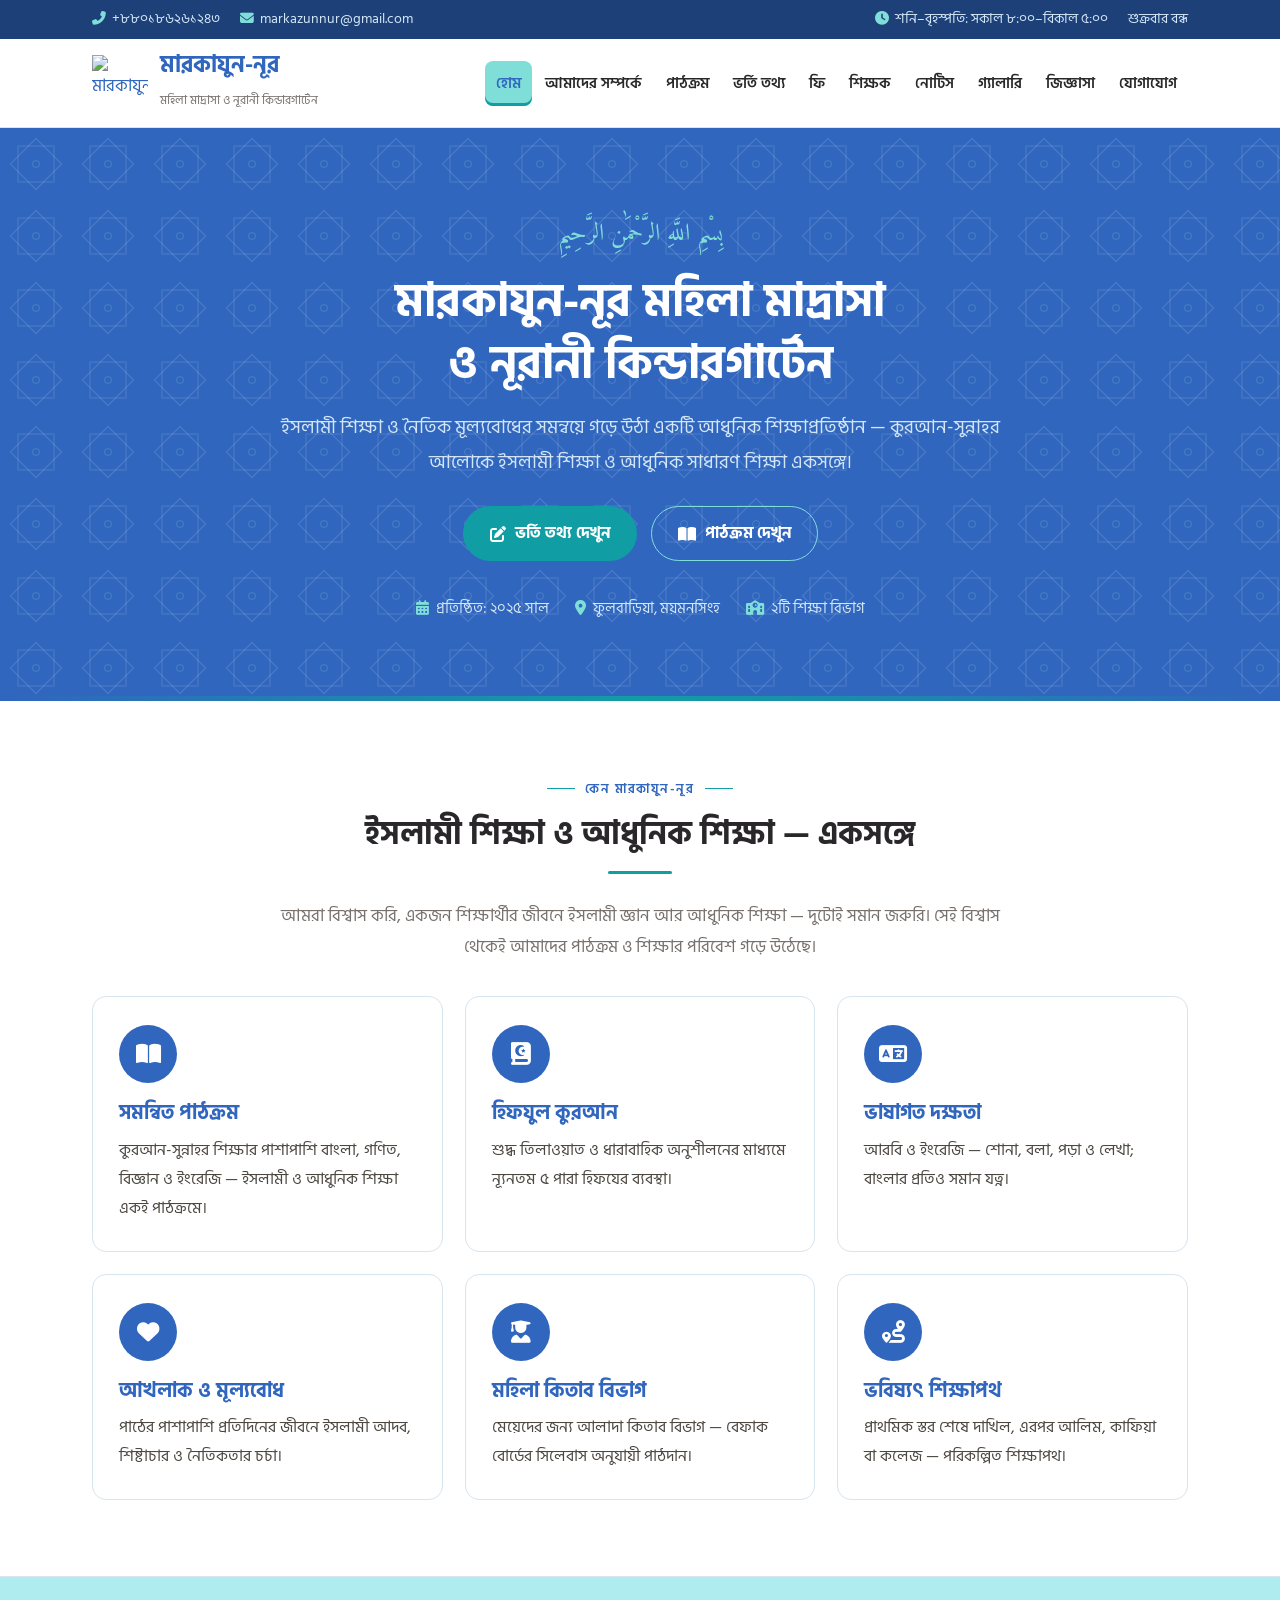
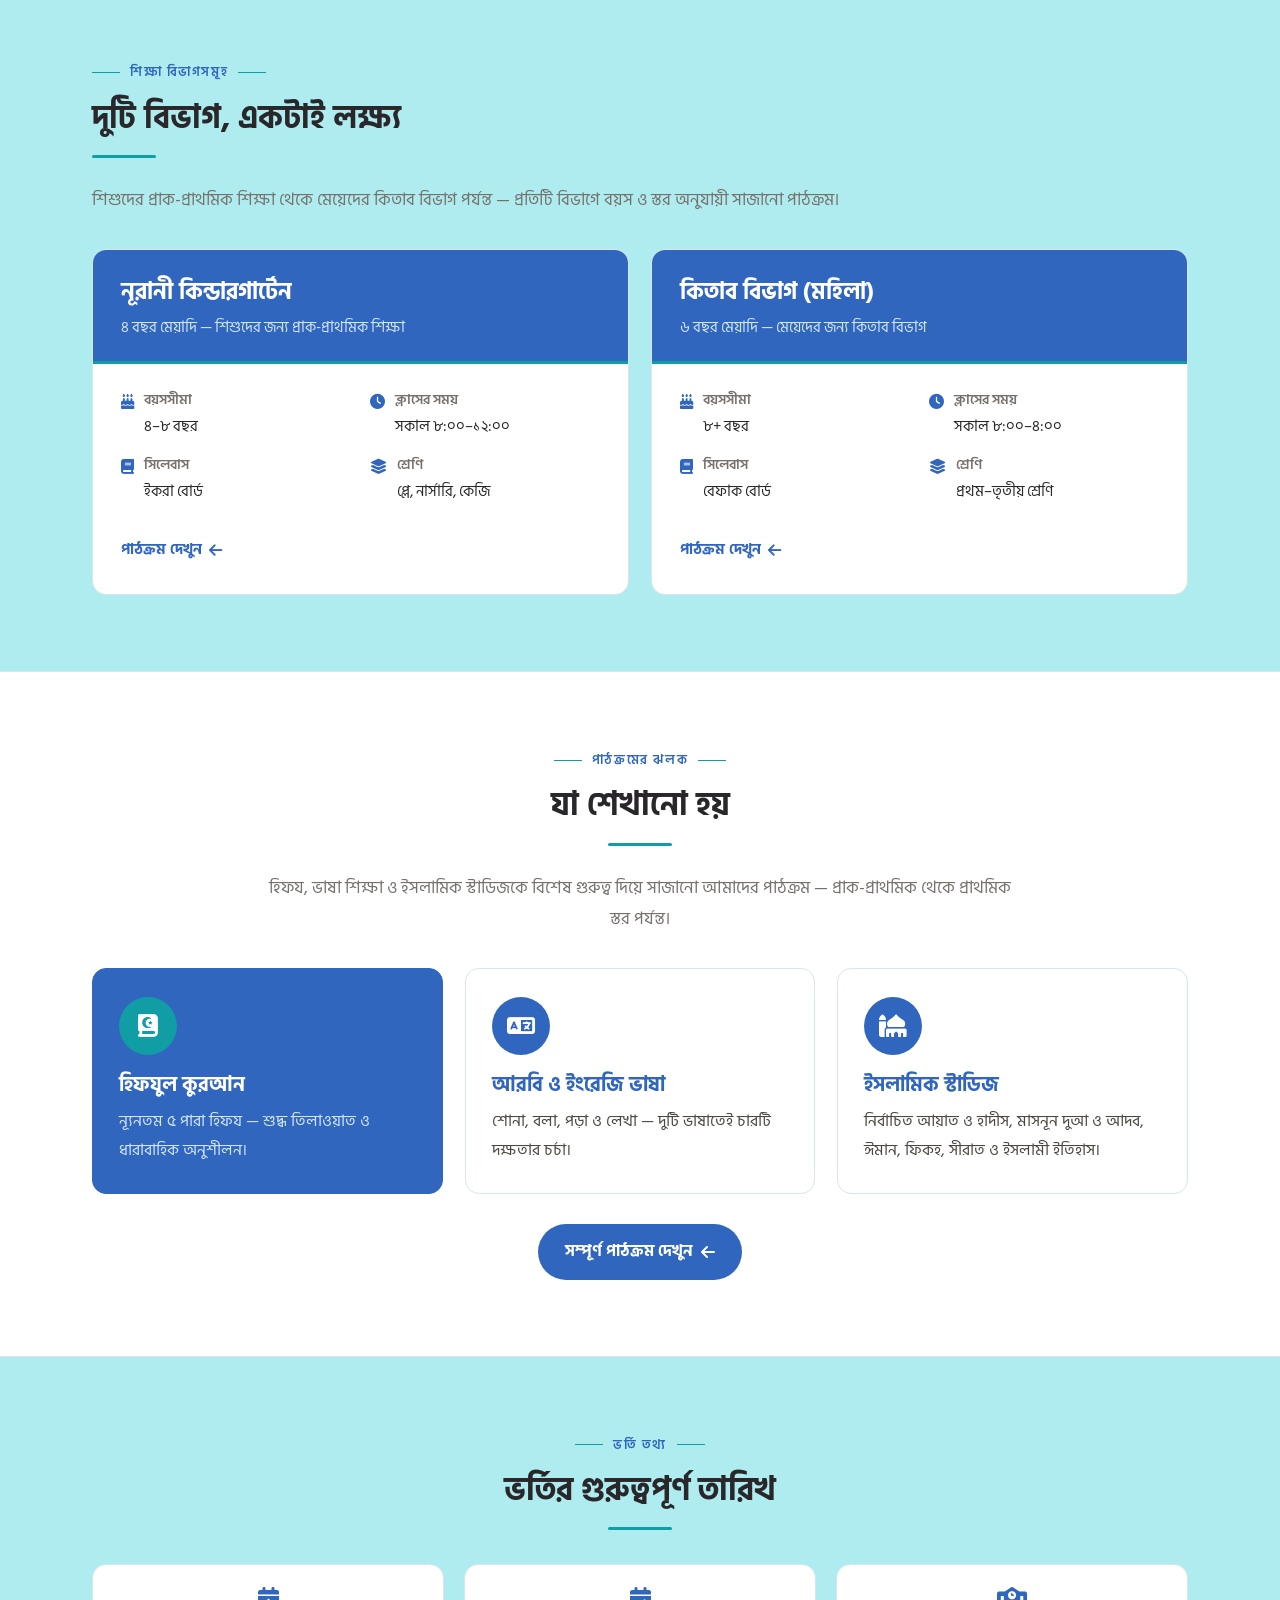
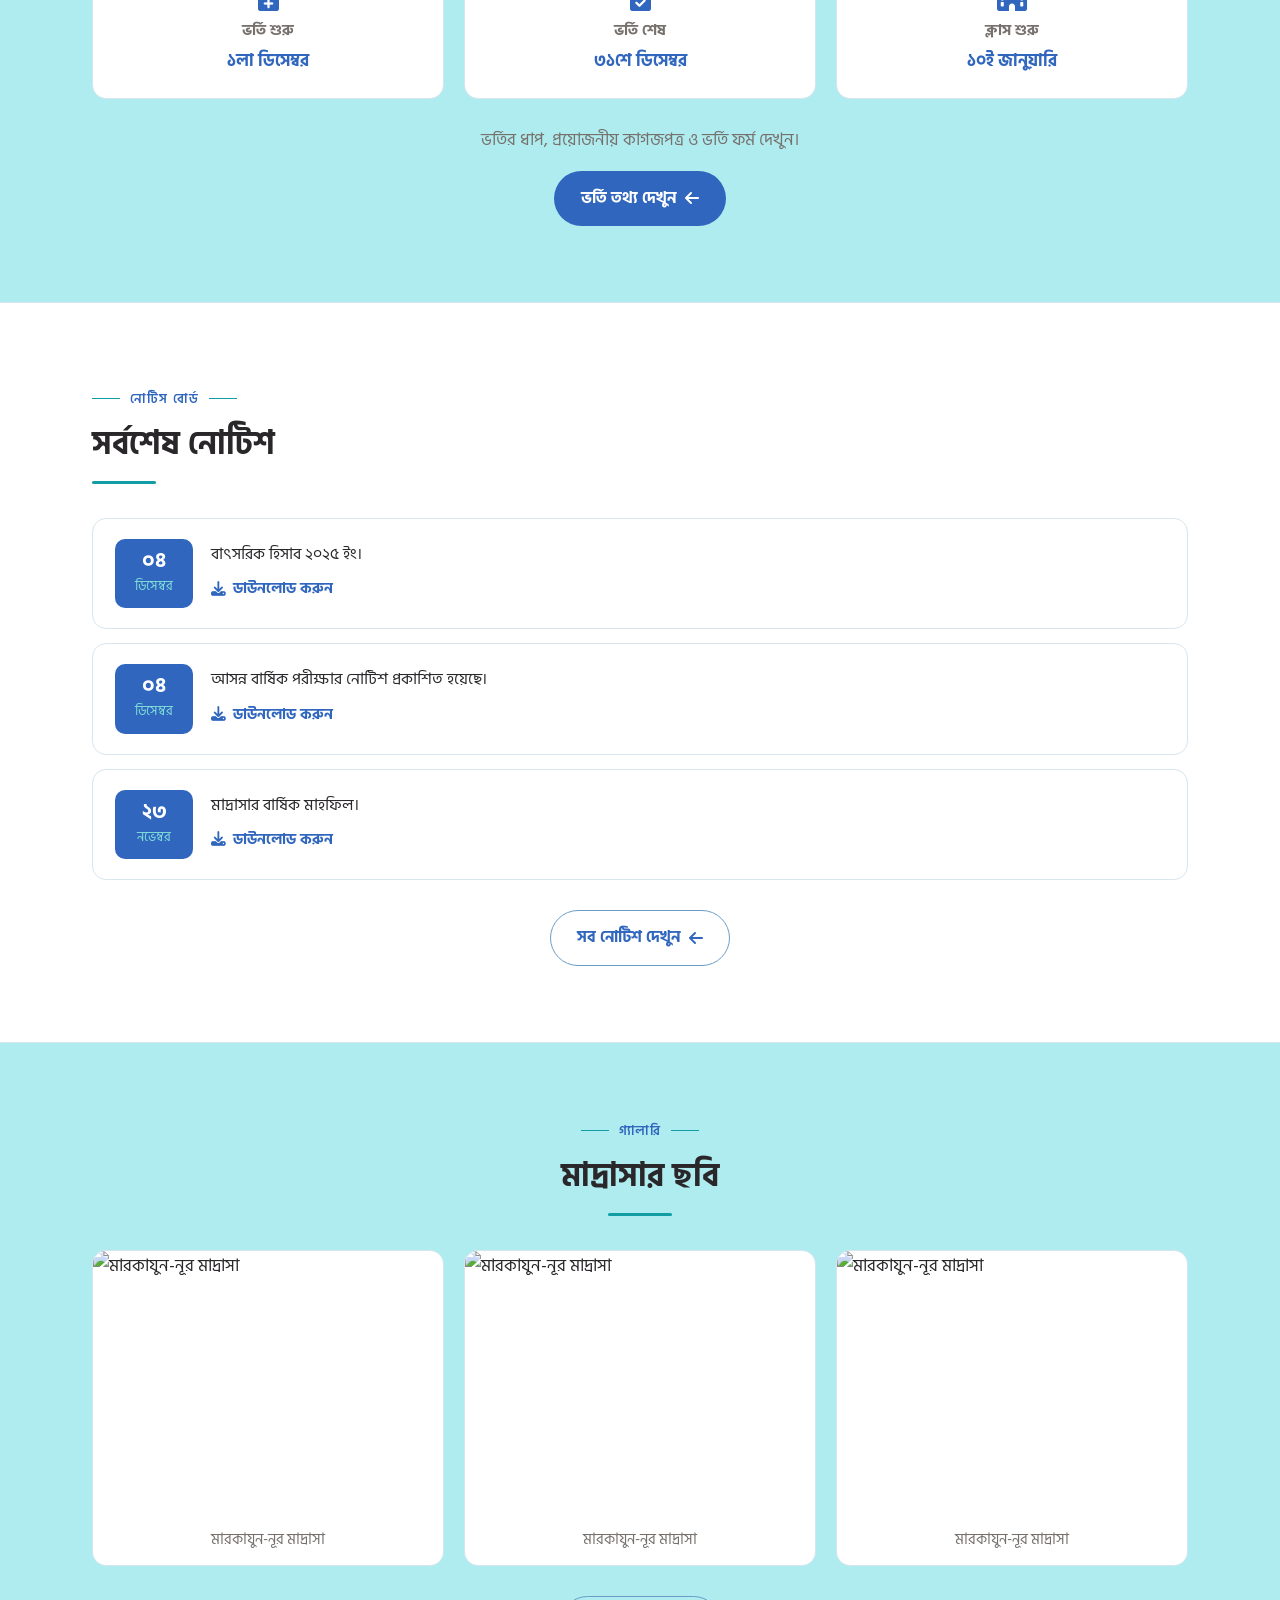
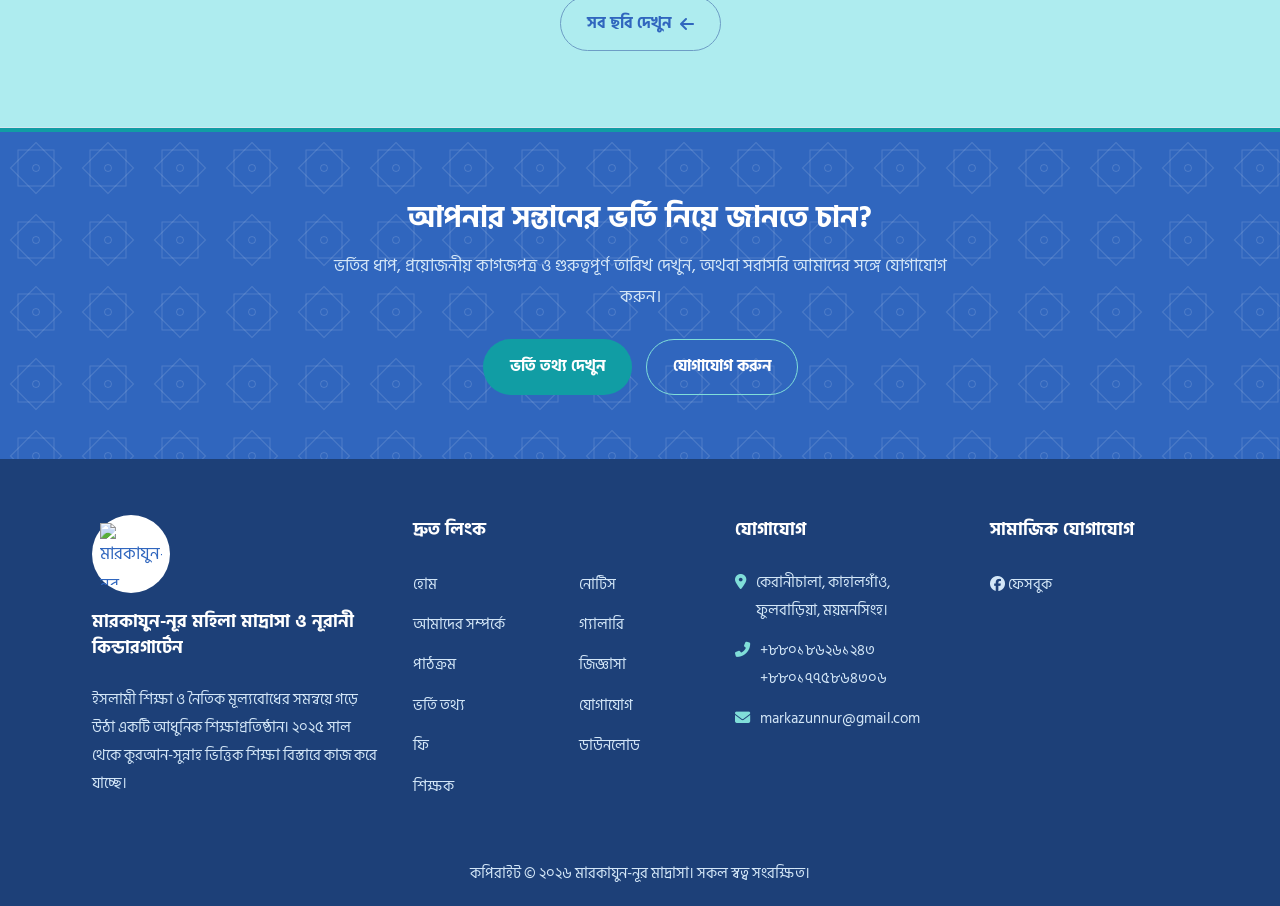
==== commit 1e86e339: "Footer: add logo and split quick links into two columns with divider" ====
--- a/index.html
+++ b/index.html
@@ -331,24 +331,30 @@
     <div class="container">
         <div class="footer-grid">
             <div>
+                <a href="index.html" class="footer-logo"><img src="assets/images/logo.svg" alt="মারকাযুন-নূর মাদ্রাসার লোগো"></a>
                 <h3>মারকাযুন-নূর মহিলা মাদ্রাসা ও নূরানী কিন্ডারগার্টেন</h3>
                 <p>ইসলামী শিক্ষা ও নৈতিক মূল্যবোধের সমন্বয়ে গড়ে উঠা একটি আধুনিক শিক্ষাপ্রতিষ্ঠান। ২০২৫ সাল থেকে কুরআন-সুন্নাহ ভিত্তিক শিক্ষা বিস্তারে কাজ করে যাচ্ছে।</p>
             </div>
             <div>
                 <h3>দ্রুত লিংক</h3>
-                <ul class="footer-links">
-                    <li><a href="index.html">হোম</a></li>
-                    <li><a href="about.html">আমাদের সম্পর্কে</a></li>
-                    <li><a href="academic-programs.html">পাঠক্রম</a></li>
-                    <li><a href="admission.html">ভর্তি তথ্য</a></li>
-                    <li><a href="fees.html">ফি</a></li>
-                    <li><a href="teachers.html">শিক্ষক</a></li>
-                    <li><a href="notice.html">নোটিস</a></li>
-                    <li><a href="gallery.html">গ্যালারি</a></li>
-                    <li><a href="faq.html">জিজ্ঞাসা</a></li>
-                    <li><a href="contact.html">যোগাযোগ</a></li>
-                    <li><a href="downloads.html">ডাউনলোড</a></li>
-                </ul>
+                <div class="footer-links-split">
+                    <ul class="footer-links">
+                        <li><a href="index.html">হোম</a></li>
+                        <li><a href="about.html">আমাদের সম্পর্কে</a></li>
+                        <li><a href="academic-programs.html">পাঠক্রম</a></li>
+                        <li><a href="admission.html">ভর্তি তথ্য</a></li>
+                        <li><a href="fees.html">ফি</a></li>
+                        <li><a href="teachers.html">শিক্ষক</a></li>
+                    </ul>
+                    <span class="footer-links-divider" aria-hidden="true"></span>
+                    <ul class="footer-links">
+                        <li><a href="notice.html">নোটিস</a></li>
+                        <li><a href="gallery.html">গ্যালারি</a></li>
+                        <li><a href="faq.html">জিজ্ঞাসা</a></li>
+                        <li><a href="contact.html">যোগাযোগ</a></li>
+                        <li><a href="downloads.html">ডাউনলোড</a></li>
+                    </ul>
+                </div>
             </div>
             <div>
                 <h3>যোগাযোগ</h3>
--- a/assets/css/main.css
+++ b/assets/css/main.css
@@ -410,12 +410,18 @@
 
 /* ---------- Footer ---------- */
 .site-footer { background: var(--color-primary-deep); color: var(--color-on-primary-soft); }
-.footer-grid { display: grid; grid-template-columns: 1.4fr 1fr 1fr 0.9fr; gap: 36px; padding: 56px 0 40px; }
+.footer-grid { display: grid; grid-template-columns: 1.3fr 1.3fr 1fr 0.9fr; gap: 36px; padding: 56px 0 40px; }
 .site-footer h3 { color: var(--color-on-primary); font-size: 1.1rem; margin-bottom: 16px; padding-bottom: 10px; border-bottom: 1px solid rgba(var(--color-mid-rgb), 0.35); display: inline-block; }
 .site-footer p { font-size: 0.95rem; }
 .footer-links li { margin-bottom: 9px; }
 .footer-links a { color: var(--color-on-primary-soft); font-size: 0.95rem; }
 .footer-links a:hover { color: var(--color-mid); }
+.footer-logo { display: inline-flex; align-items: center; justify-content: center; width: 78px; height: 78px; border-radius: 50%; background: var(--color-bg); padding: 8px; margin-bottom: 16px; box-shadow: var(--shadow); }
+.footer-logo img { width: 100%; height: 100%; object-fit: contain; }
+.footer-links-split { display: flex; gap: 22px; align-items: stretch; }
+.footer-links-split .footer-links { flex: 1; min-width: 0; }
+.footer-links-split .footer-links li:last-child { margin-bottom: 0; }
+.footer-links-divider { flex-shrink: 0; width: 1px; background: rgba(var(--color-mid-rgb), 0.35); }
 .footer-contact li { display: flex; gap: 10px; margin-bottom: 12px; font-size: 0.95rem; align-items: flex-start; }
 .footer-contact i { color: var(--color-mid); margin-top: 5px; }
 .footer-contact a { color: var(--color-on-primary-soft); }
@@ -480,5 +486,7 @@
   .notice-item { flex-direction: column; gap: 12px; }
   .notice-date { width: 70px; }
   .footer-grid { grid-template-columns: 1fr; gap: 28px; }
+  .footer-links-split { flex-direction: column; gap: 10px; }
+  .footer-links-divider { width: 100%; height: 1px; }
   .step-arrow { padding-left: 19px; }
 }
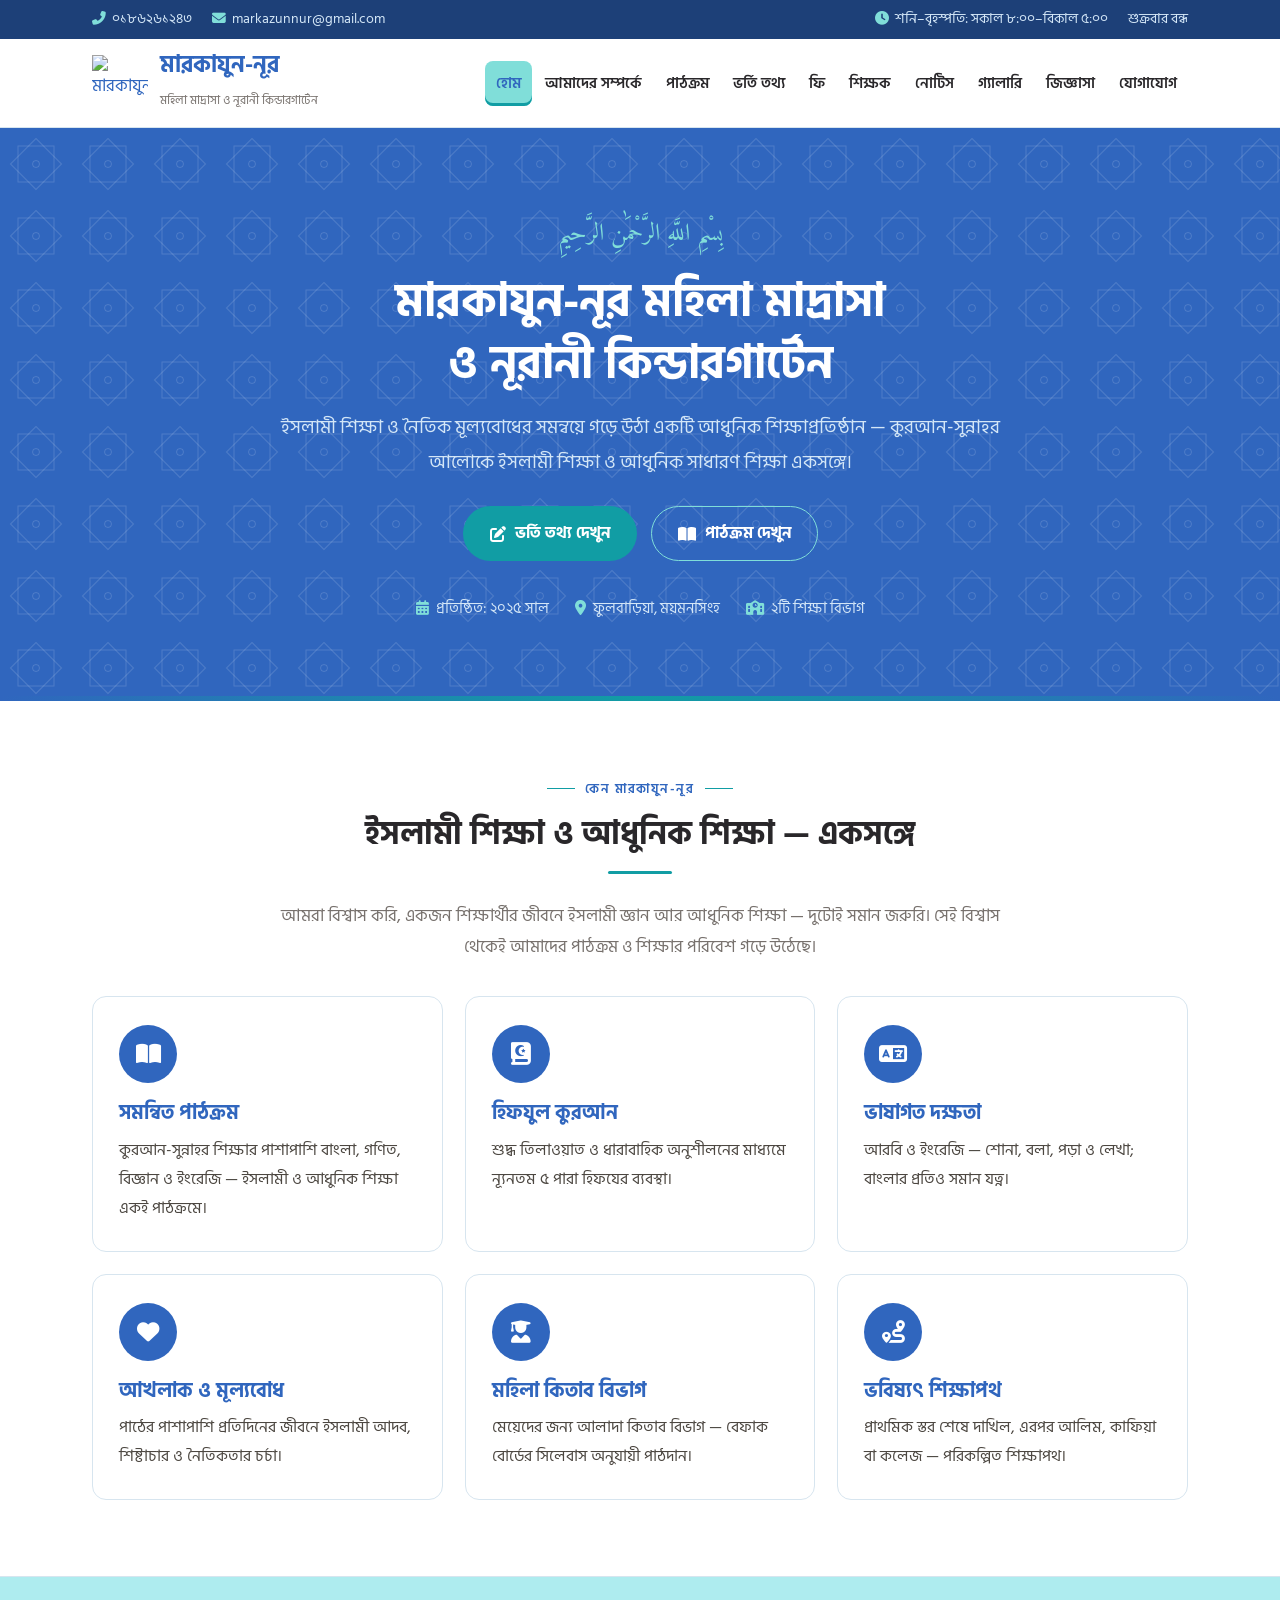
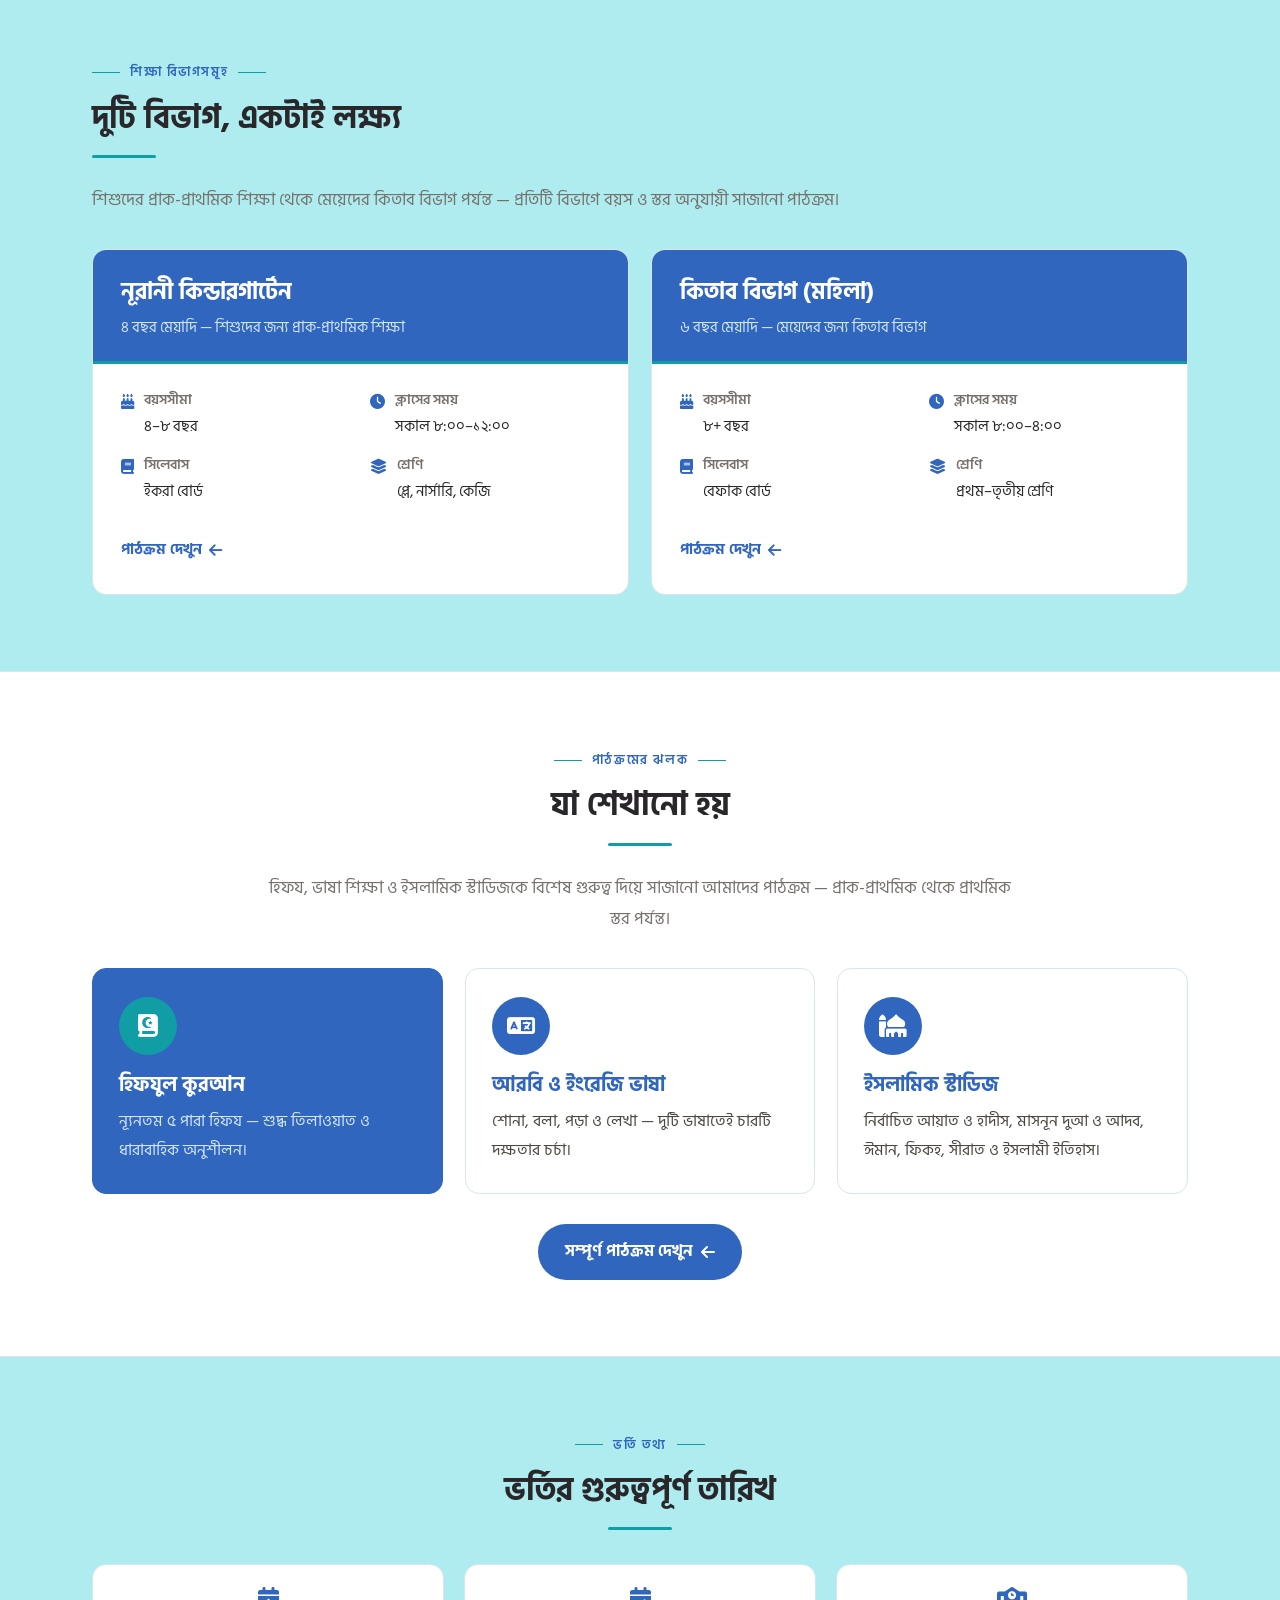
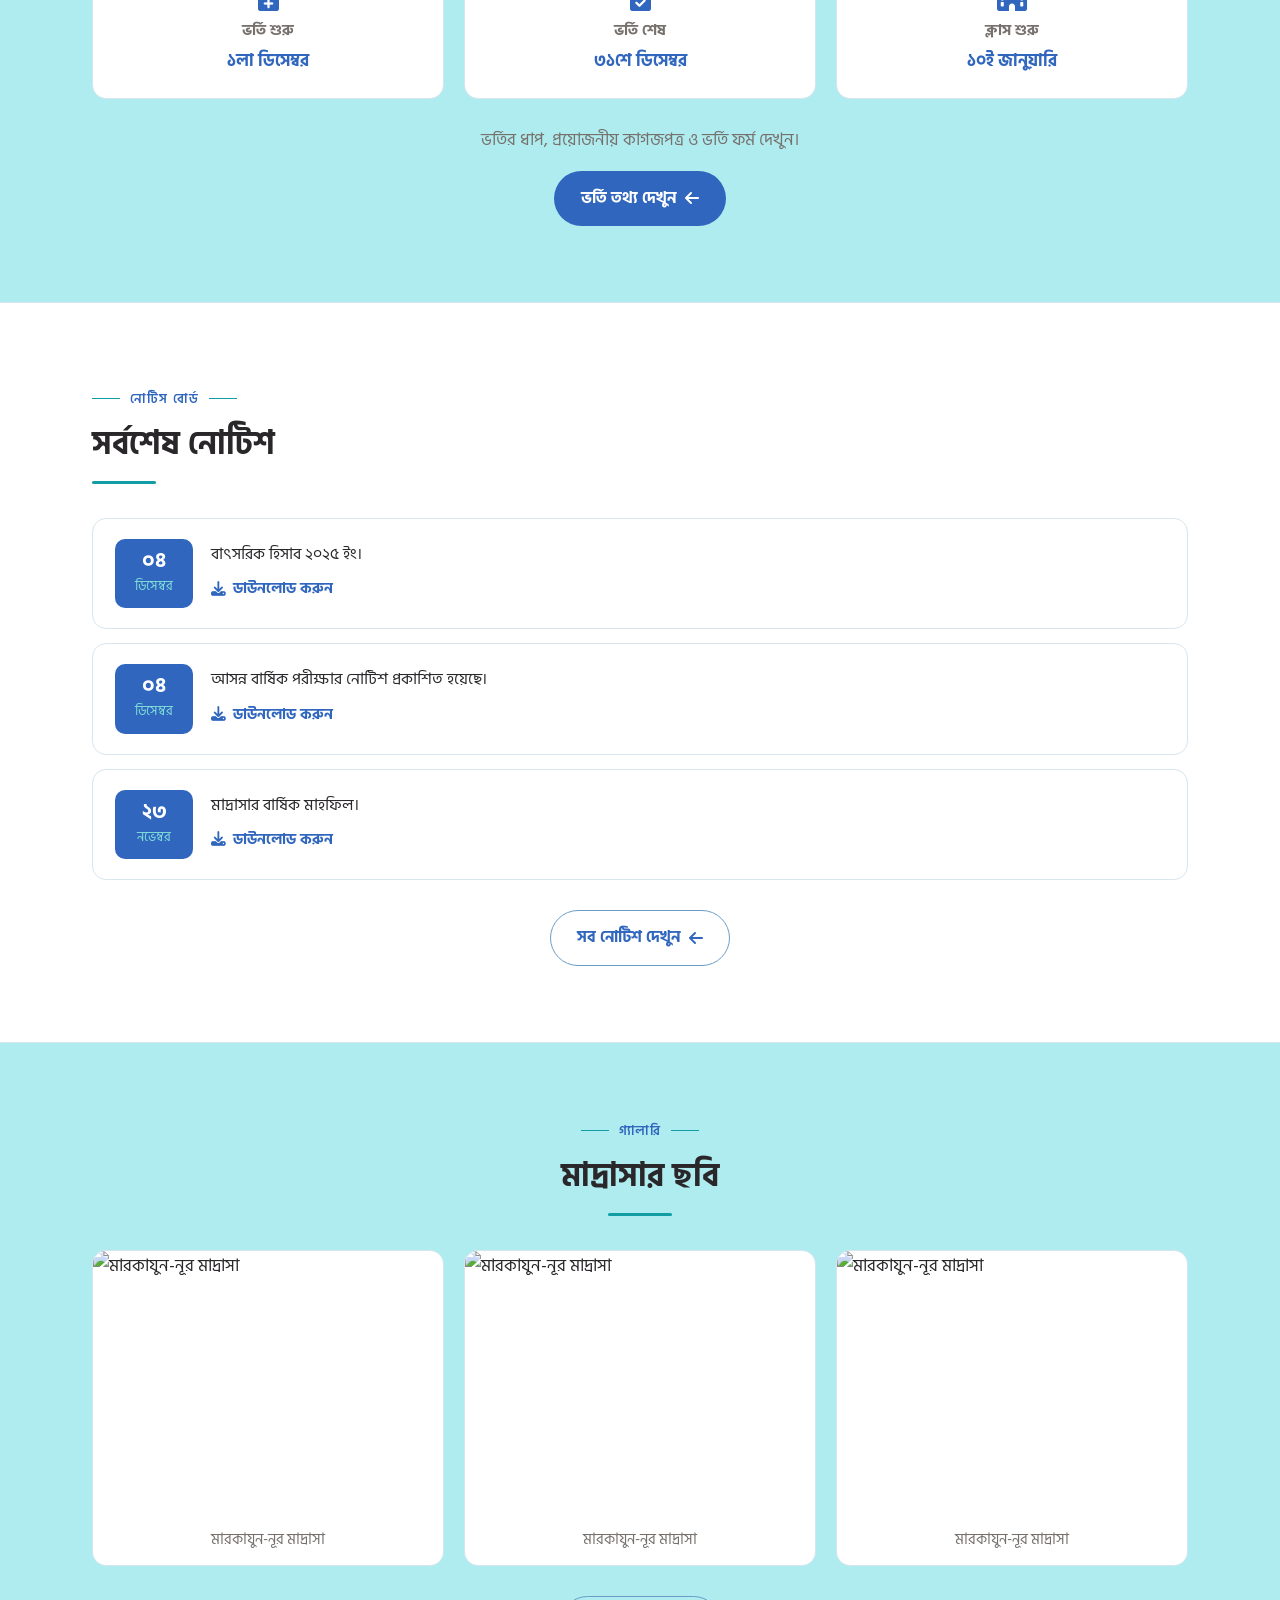
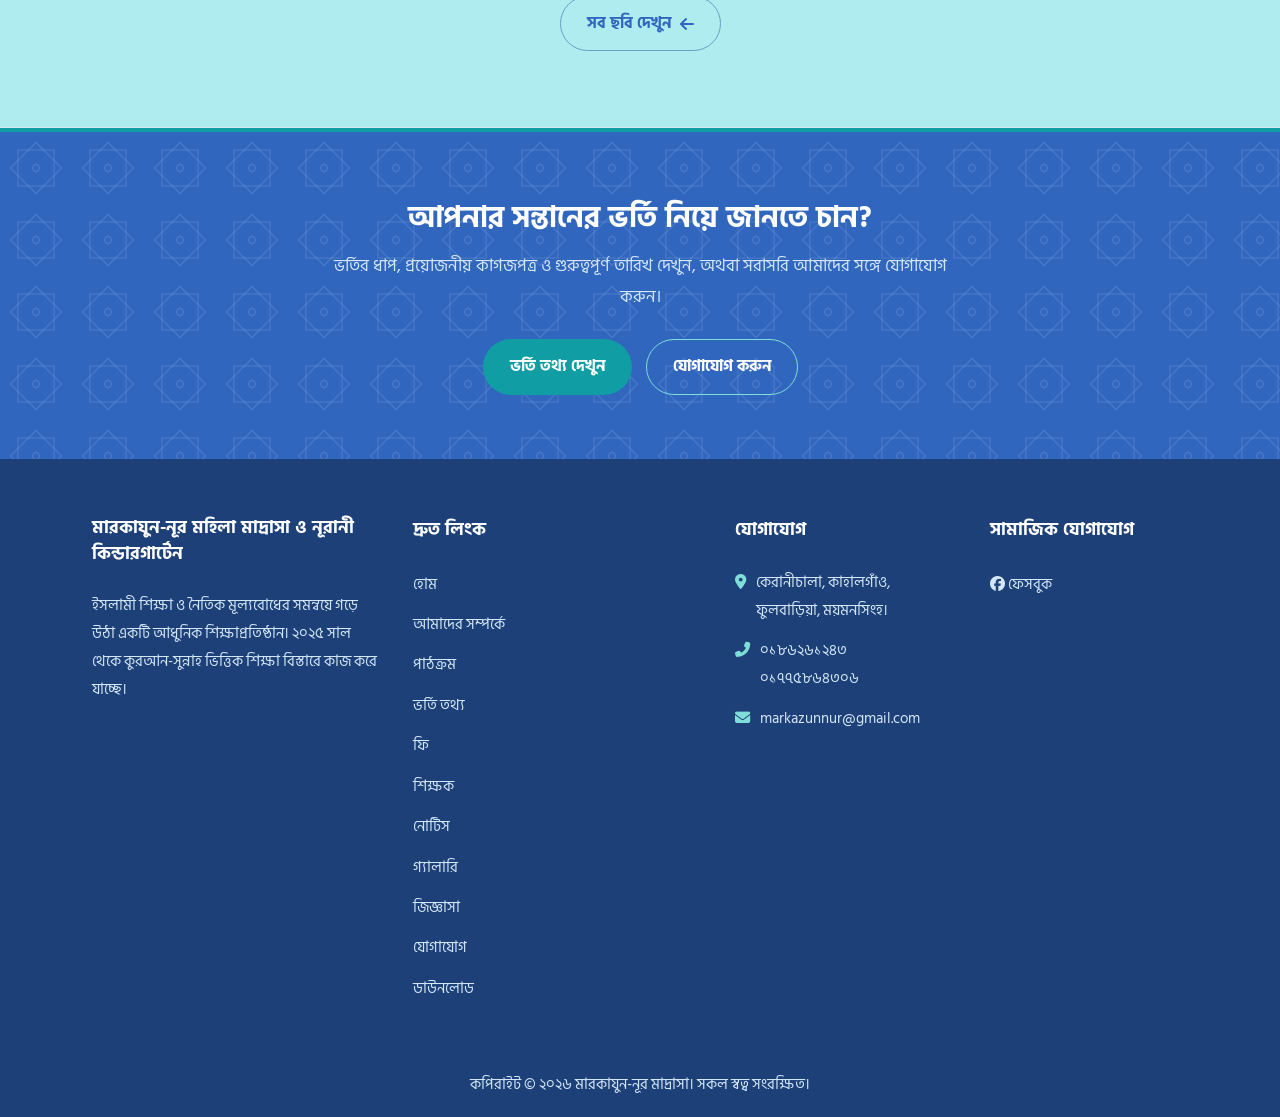
==== commit c19d5a4c: "Show phone numbers in local format without +88" ====
--- a/index.html
+++ b/index.html
@@ -63,7 +63,7 @@
 <div class="topbar">
     <div class="container">
         <div class="topbar-left">
-            <span><i class="fas fa-phone-alt"></i><a href="tel:+880186261243">+৮৮০১৮৬২৬১২৪৩</a></span>
+            <span><i class="fas fa-phone-alt"></i><a href="tel:+880186261243">০১৮৬২৬১২৪৩</a></span>
             <span><i class="fas fa-envelope"></i><a href="mailto:markazunnur@gmail.com">markazunnur@gmail.com</a></span>
         </div>
         <div class="topbar-right">
@@ -331,36 +331,30 @@
     <div class="container">
         <div class="footer-grid">
             <div>
-                <a href="index.html" class="footer-logo"><img src="assets/images/logo.svg" alt="মারকাযুন-নূর মাদ্রাসার লোগো"></a>
                 <h3>মারকাযুন-নূর মহিলা মাদ্রাসা ও নূরানী কিন্ডারগার্টেন</h3>
                 <p>ইসলামী শিক্ষা ও নৈতিক মূল্যবোধের সমন্বয়ে গড়ে উঠা একটি আধুনিক শিক্ষাপ্রতিষ্ঠান। ২০২৫ সাল থেকে কুরআন-সুন্নাহ ভিত্তিক শিক্ষা বিস্তারে কাজ করে যাচ্ছে।</p>
             </div>
             <div>
                 <h3>দ্রুত লিংক</h3>
-                <div class="footer-links-split">
-                    <ul class="footer-links">
-                        <li><a href="index.html">হোম</a></li>
-                        <li><a href="about.html">আমাদের সম্পর্কে</a></li>
-                        <li><a href="academic-programs.html">পাঠক্রম</a></li>
-                        <li><a href="admission.html">ভর্তি তথ্য</a></li>
-                        <li><a href="fees.html">ফি</a></li>
-                        <li><a href="teachers.html">শিক্ষক</a></li>
-                    </ul>
-                    <span class="footer-links-divider" aria-hidden="true"></span>
-                    <ul class="footer-links">
-                        <li><a href="notice.html">নোটিস</a></li>
-                        <li><a href="gallery.html">গ্যালারি</a></li>
-                        <li><a href="faq.html">জিজ্ঞাসা</a></li>
-                        <li><a href="contact.html">যোগাযোগ</a></li>
-                        <li><a href="downloads.html">ডাউনলোড</a></li>
-                    </ul>
-                </div>
+                <ul class="footer-links">
+                    <li><a href="index.html">হোম</a></li>
+                    <li><a href="about.html">আমাদের সম্পর্কে</a></li>
+                    <li><a href="academic-programs.html">পাঠক্রম</a></li>
+                    <li><a href="admission.html">ভর্তি তথ্য</a></li>
+                    <li><a href="fees.html">ফি</a></li>
+                    <li><a href="teachers.html">শিক্ষক</a></li>
+                    <li><a href="notice.html">নোটিস</a></li>
+                    <li><a href="gallery.html">গ্যালারি</a></li>
+                    <li><a href="faq.html">জিজ্ঞাসা</a></li>
+                    <li><a href="contact.html">যোগাযোগ</a></li>
+                    <li><a href="downloads.html">ডাউনলোড</a></li>
+                </ul>
             </div>
             <div>
                 <h3>যোগাযোগ</h3>
                 <ul class="footer-contact">
                     <li><i class="fas fa-map-marker-alt"></i><span>কেরানীচালা, কাহালগাঁও, ফুলবাড়িয়া, ময়মনসিংহ।</span></li>
-                    <li><i class="fas fa-phone-alt"></i><span><a href="tel:+880186261243">+৮৮০১৮৬২৬১২৪৩</a><br><a href="tel:+8801775864306">+৮৮০১৭৭৫৮৬৪৩০৬</a></span></li>
+                    <li><i class="fas fa-phone-alt"></i><span><a href="tel:+880186261243">০১৮৬২৬১২৪৩</a><br><a href="tel:+8801775864306">০১৭৭৫৮৬৪৩০৬</a></span></li>
                     <li><i class="fas fa-envelope"></i><span><a href="mailto:markazunnur@gmail.com">markazunnur@gmail.com</a></span></li>
                 </ul>
             </div>
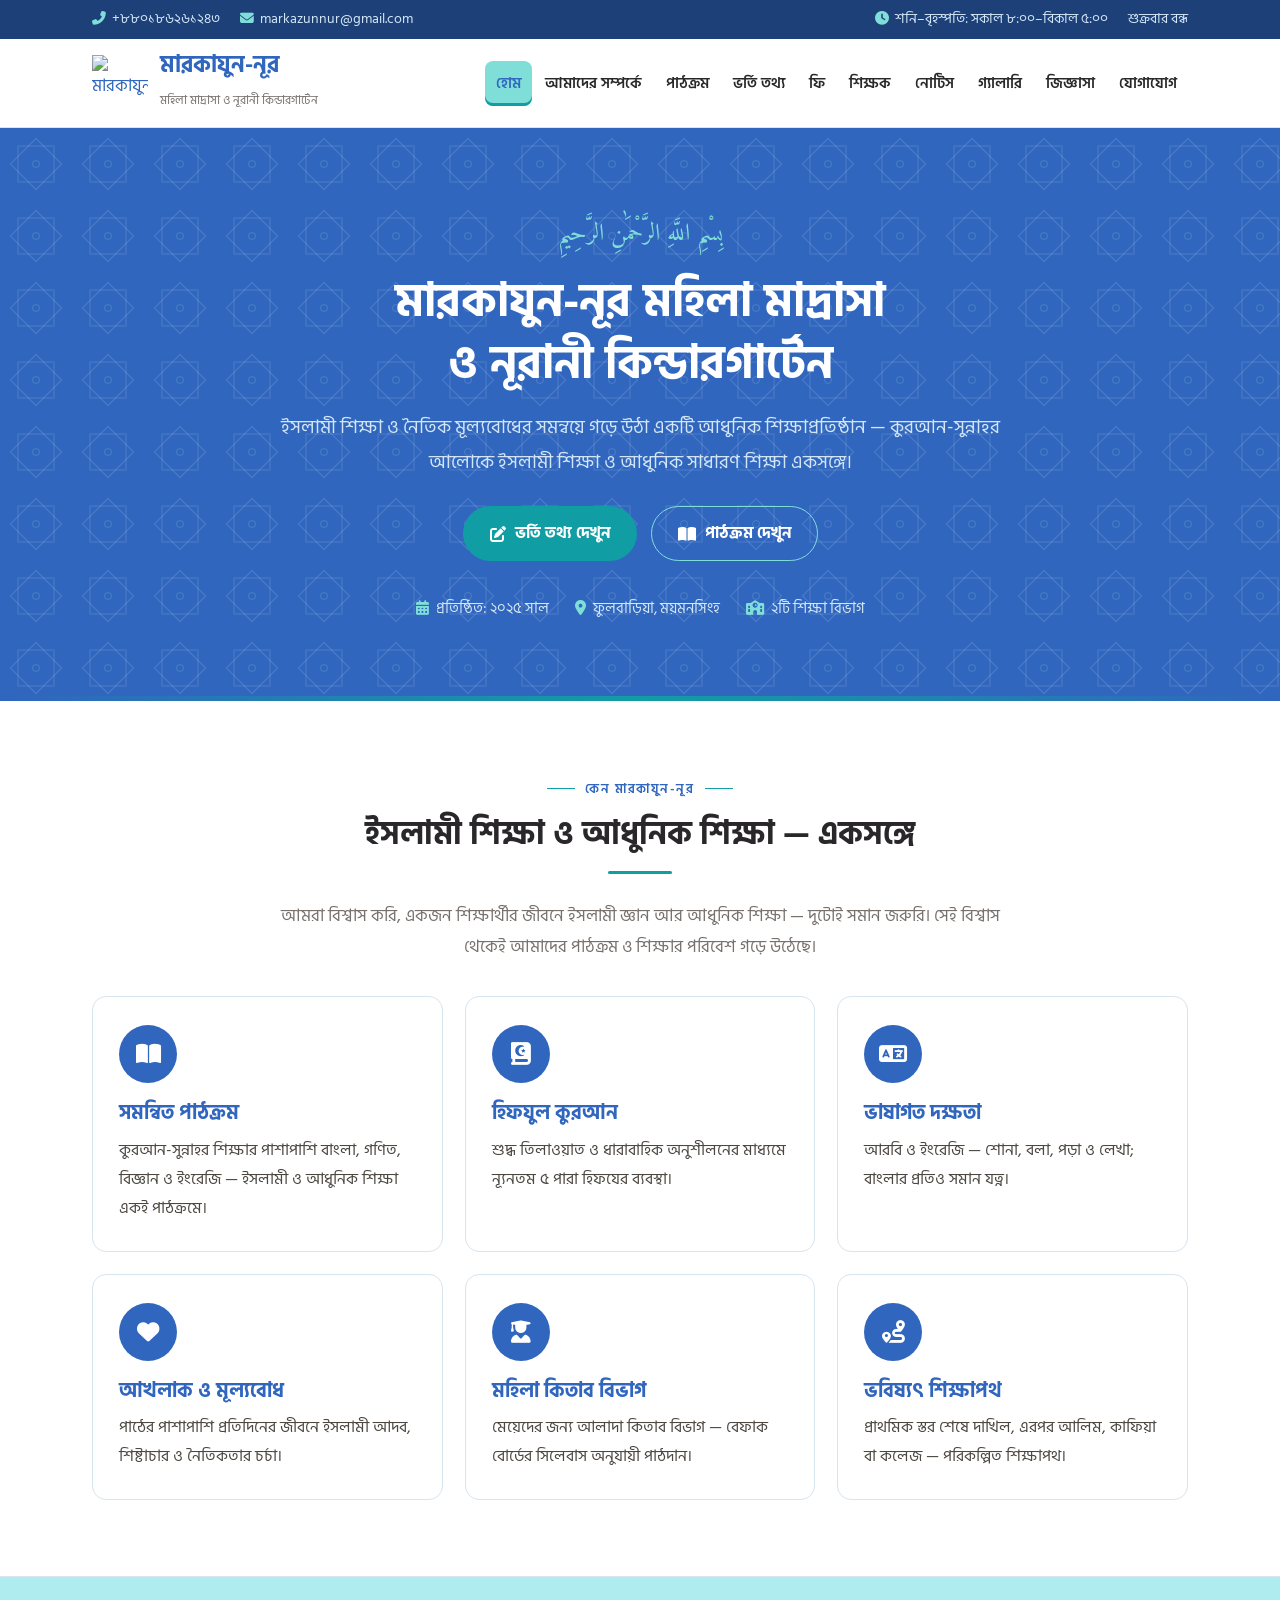
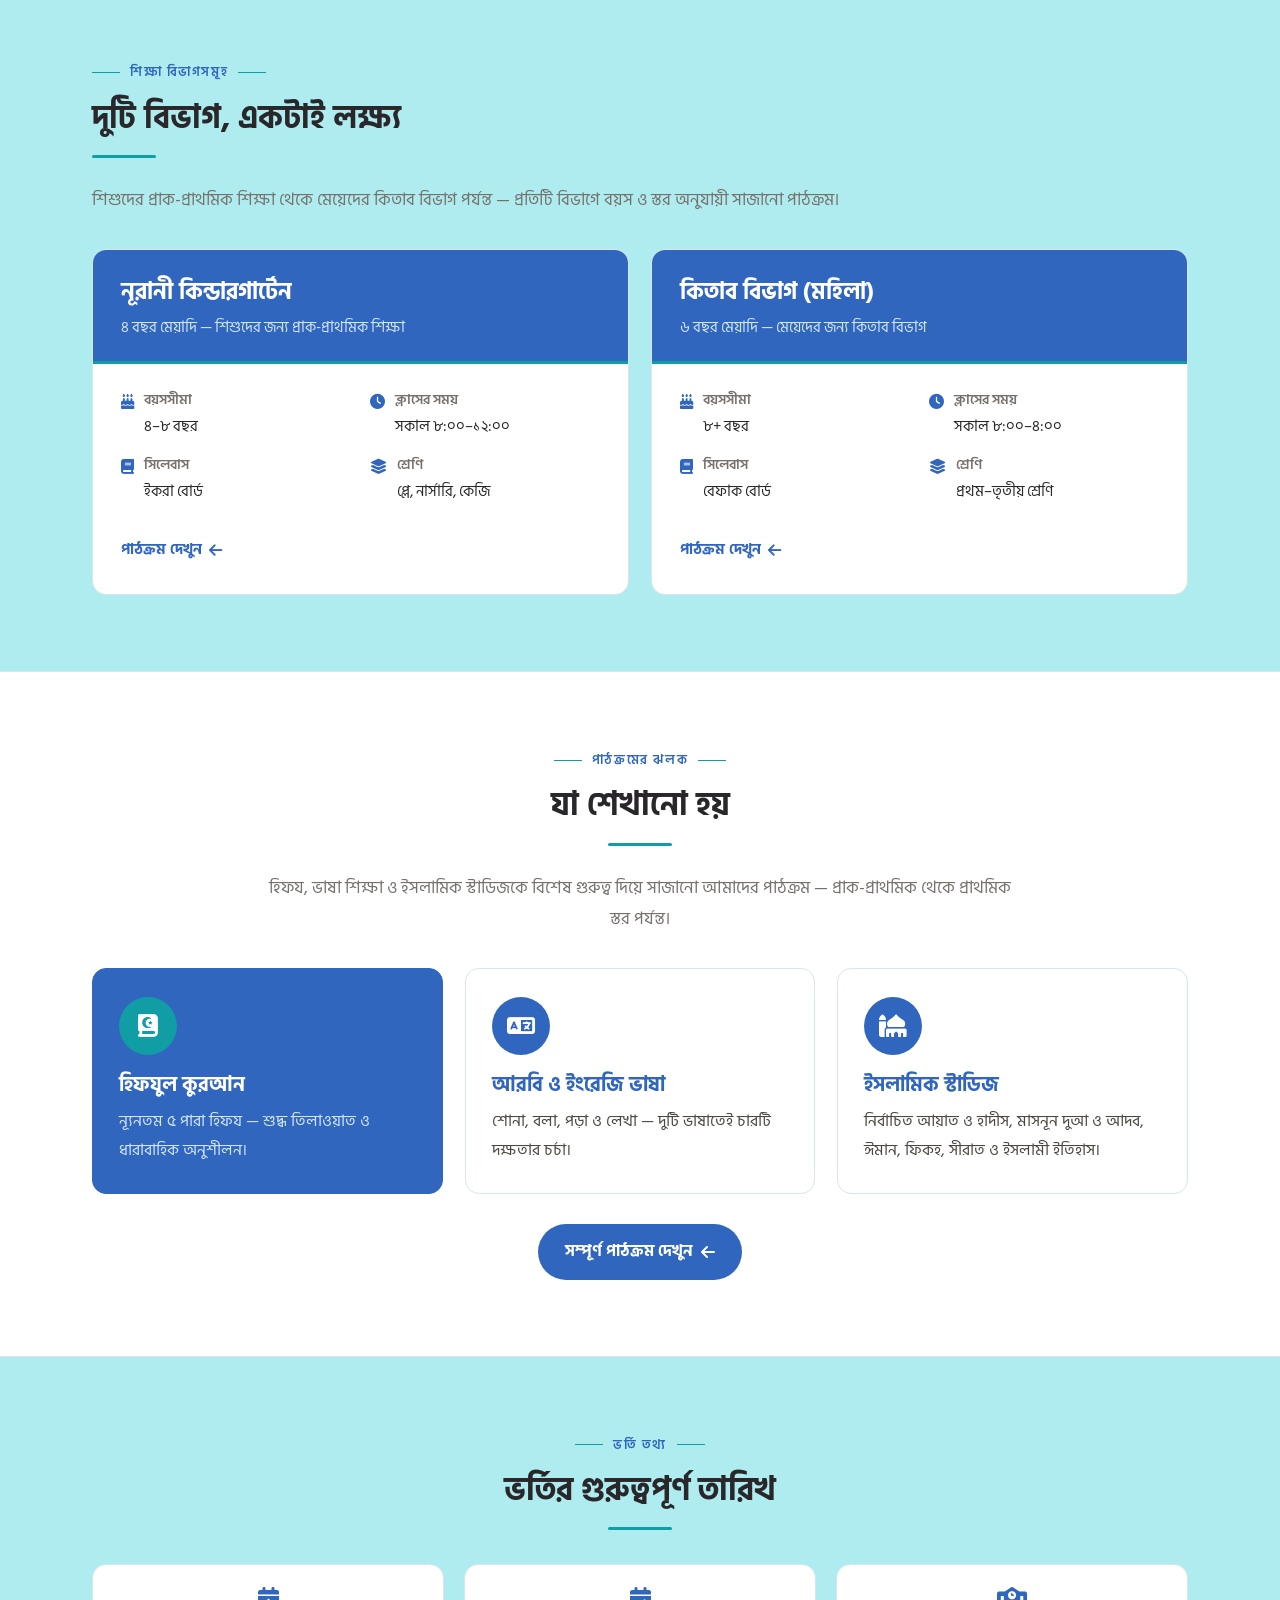
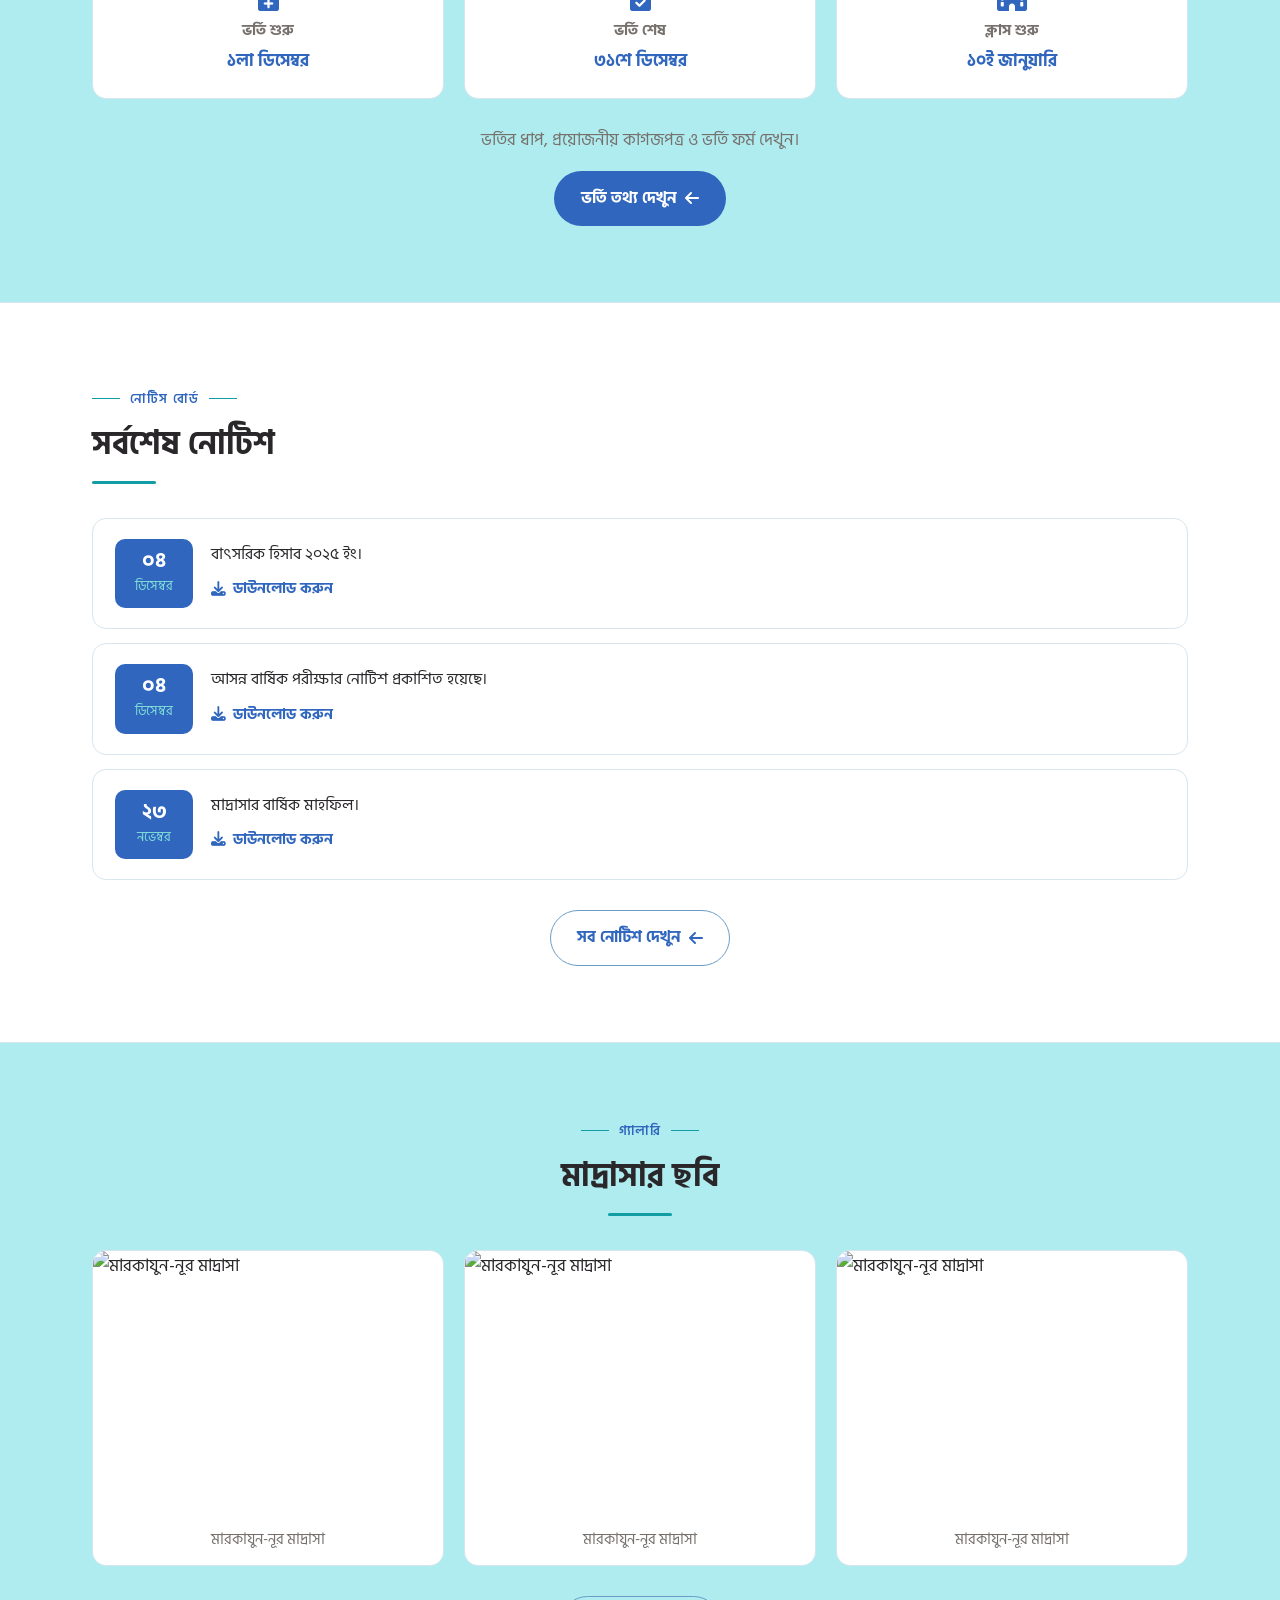
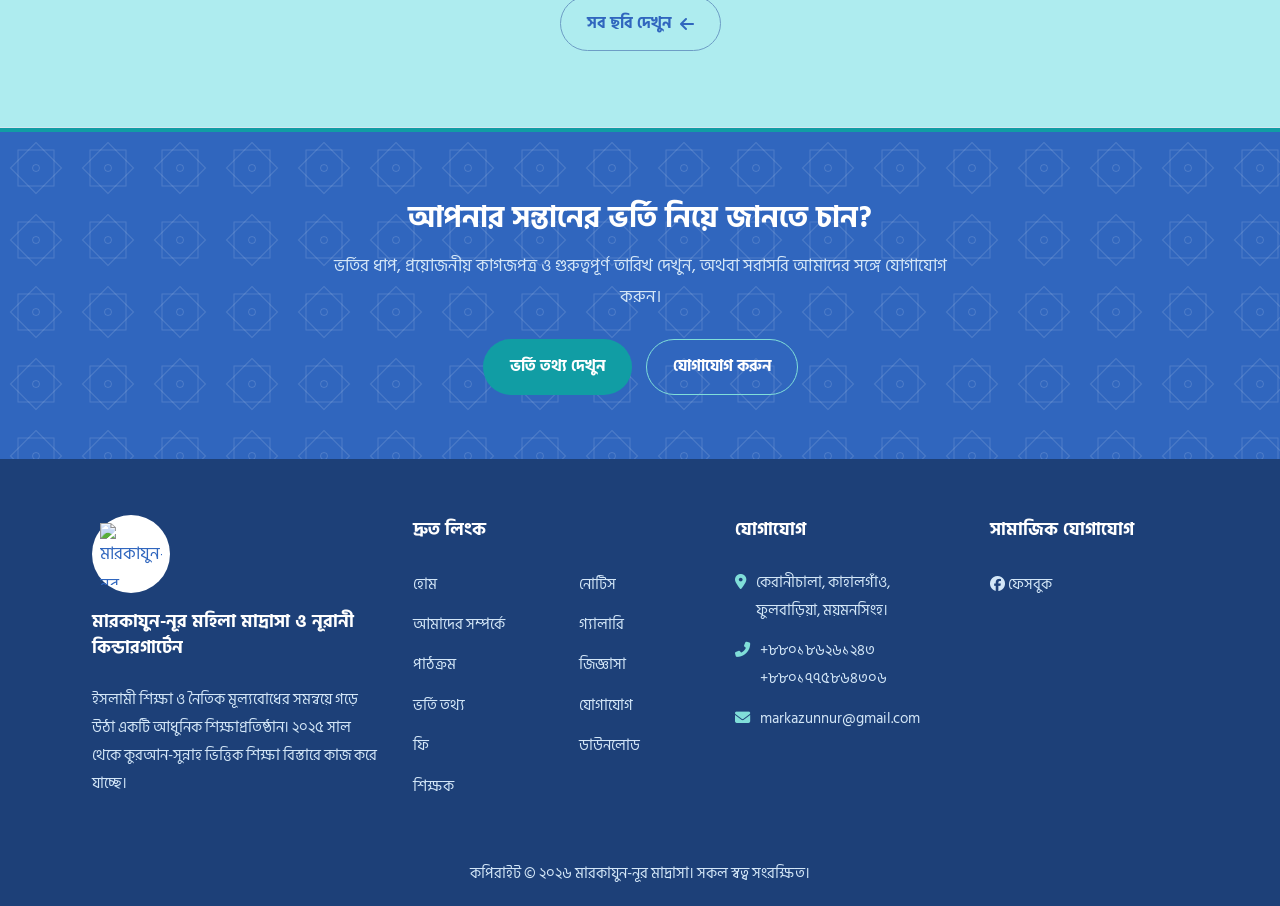
==== commit f63a214f: "Merge pull request #4 from moinwebd/footer-logo-quicklinks Footer: add logo and split quick links in" ====
--- a/index.html
+++ b/index.html
@@ -63,7 +63,7 @@
 <div class="topbar">
     <div class="container">
         <div class="topbar-left">
-            <span><i class="fas fa-phone-alt"></i><a href="tel:+880186261243">০১৮৬২৬১২৪৩</a></span>
+            <span><i class="fas fa-phone-alt"></i><a href="tel:+880186261243">+৮৮০১৮৬২৬১২৪৩</a></span>
             <span><i class="fas fa-envelope"></i><a href="mailto:markazunnur@gmail.com">markazunnur@gmail.com</a></span>
         </div>
         <div class="topbar-right">
@@ -331,30 +331,36 @@
     <div class="container">
         <div class="footer-grid">
             <div>
+                <a href="index.html" class="footer-logo"><img src="assets/images/logo.svg" alt="মারকাযুন-নূর মাদ্রাসার লোগো"></a>
                 <h3>মারকাযুন-নূর মহিলা মাদ্রাসা ও নূরানী কিন্ডারগার্টেন</h3>
                 <p>ইসলামী শিক্ষা ও নৈতিক মূল্যবোধের সমন্বয়ে গড়ে উঠা একটি আধুনিক শিক্ষাপ্রতিষ্ঠান। ২০২৫ সাল থেকে কুরআন-সুন্নাহ ভিত্তিক শিক্ষা বিস্তারে কাজ করে যাচ্ছে।</p>
             </div>
             <div>
                 <h3>দ্রুত লিংক</h3>
-                <ul class="footer-links">
-                    <li><a href="index.html">হোম</a></li>
-                    <li><a href="about.html">আমাদের সম্পর্কে</a></li>
-                    <li><a href="academic-programs.html">পাঠক্রম</a></li>
-                    <li><a href="admission.html">ভর্তি তথ্য</a></li>
-                    <li><a href="fees.html">ফি</a></li>
-                    <li><a href="teachers.html">শিক্ষক</a></li>
-                    <li><a href="notice.html">নোটিস</a></li>
-                    <li><a href="gallery.html">গ্যালারি</a></li>
-                    <li><a href="faq.html">জিজ্ঞাসা</a></li>
-                    <li><a href="contact.html">যোগাযোগ</a></li>
-                    <li><a href="downloads.html">ডাউনলোড</a></li>
-                </ul>
+                <div class="footer-links-split">
+                    <ul class="footer-links">
+                        <li><a href="index.html">হোম</a></li>
+                        <li><a href="about.html">আমাদের সম্পর্কে</a></li>
+                        <li><a href="academic-programs.html">পাঠক্রম</a></li>
+                        <li><a href="admission.html">ভর্তি তথ্য</a></li>
+                        <li><a href="fees.html">ফি</a></li>
+                        <li><a href="teachers.html">শিক্ষক</a></li>
+                    </ul>
+                    <span class="footer-links-divider" aria-hidden="true"></span>
+                    <ul class="footer-links">
+                        <li><a href="notice.html">নোটিস</a></li>
+                        <li><a href="gallery.html">গ্যালারি</a></li>
+                        <li><a href="faq.html">জিজ্ঞাসা</a></li>
+                        <li><a href="contact.html">যোগাযোগ</a></li>
+                        <li><a href="downloads.html">ডাউনলোড</a></li>
+                    </ul>
+                </div>
             </div>
             <div>
                 <h3>যোগাযোগ</h3>
                 <ul class="footer-contact">
                     <li><i class="fas fa-map-marker-alt"></i><span>কেরানীচালা, কাহালগাঁও, ফুলবাড়িয়া, ময়মনসিংহ।</span></li>
-                    <li><i class="fas fa-phone-alt"></i><span><a href="tel:+880186261243">০১৮৬২৬১২৪৩</a><br><a href="tel:+8801775864306">০১৭৭৫৮৬৪৩০৬</a></span></li>
+                    <li><i class="fas fa-phone-alt"></i><span><a href="tel:+880186261243">+৮৮০১৮৬২৬১২৪৩</a><br><a href="tel:+8801775864306">+৮৮০১৭৭৫৮৬৪৩০৬</a></span></li>
                     <li><i class="fas fa-envelope"></i><span><a href="mailto:markazunnur@gmail.com">markazunnur@gmail.com</a></span></li>
                 </ul>
             </div>
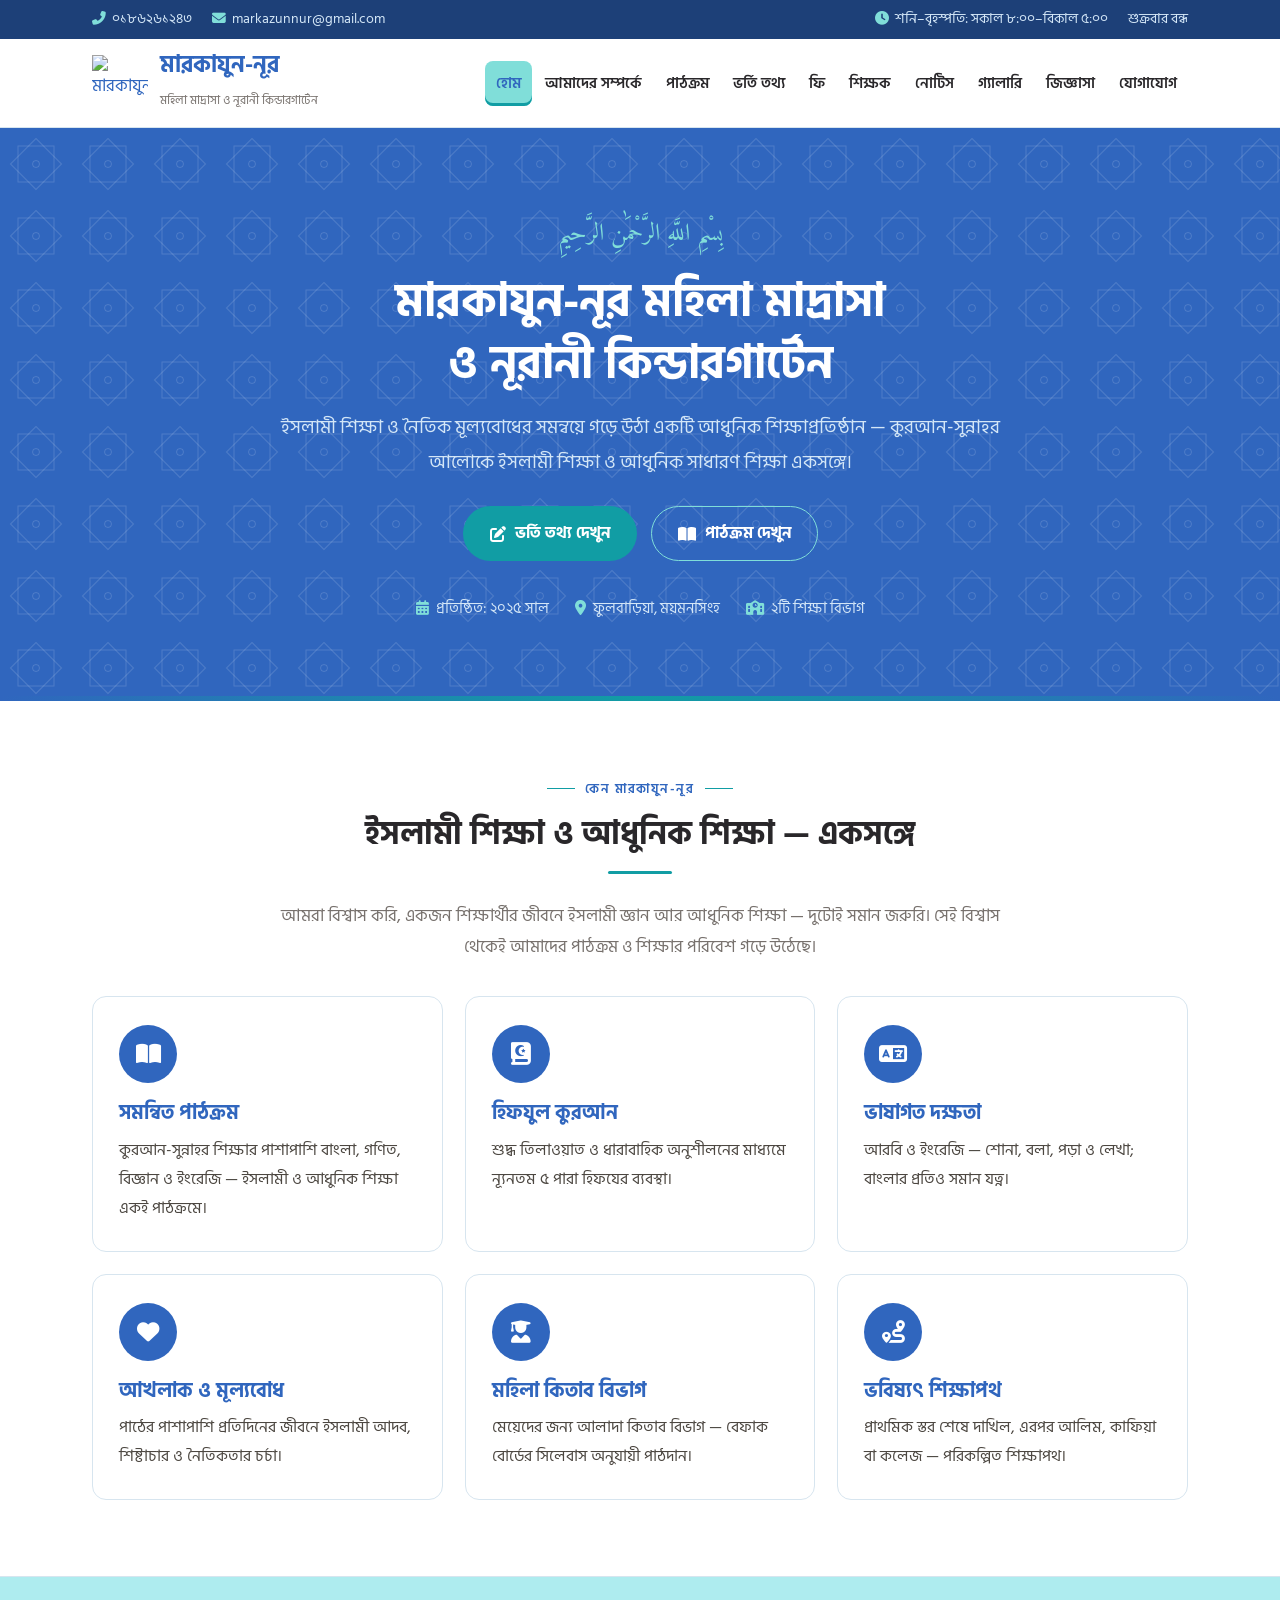
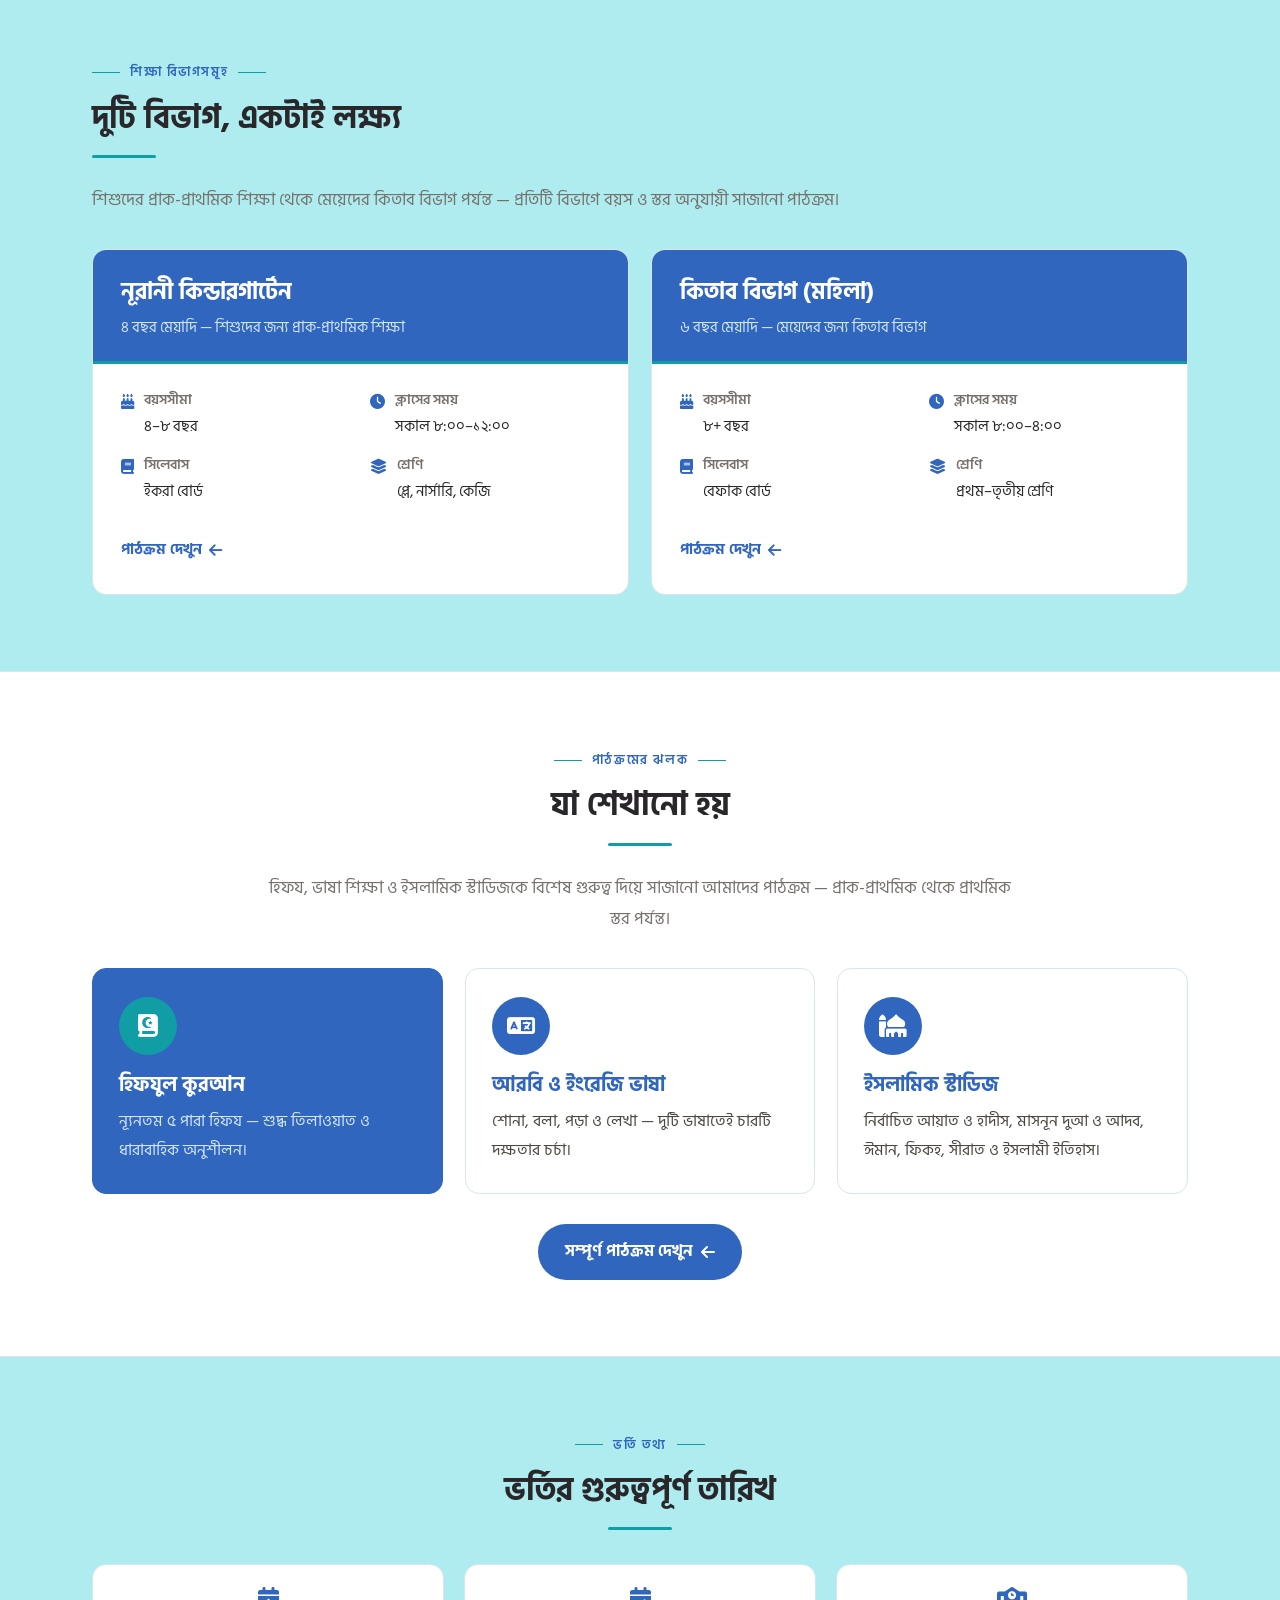
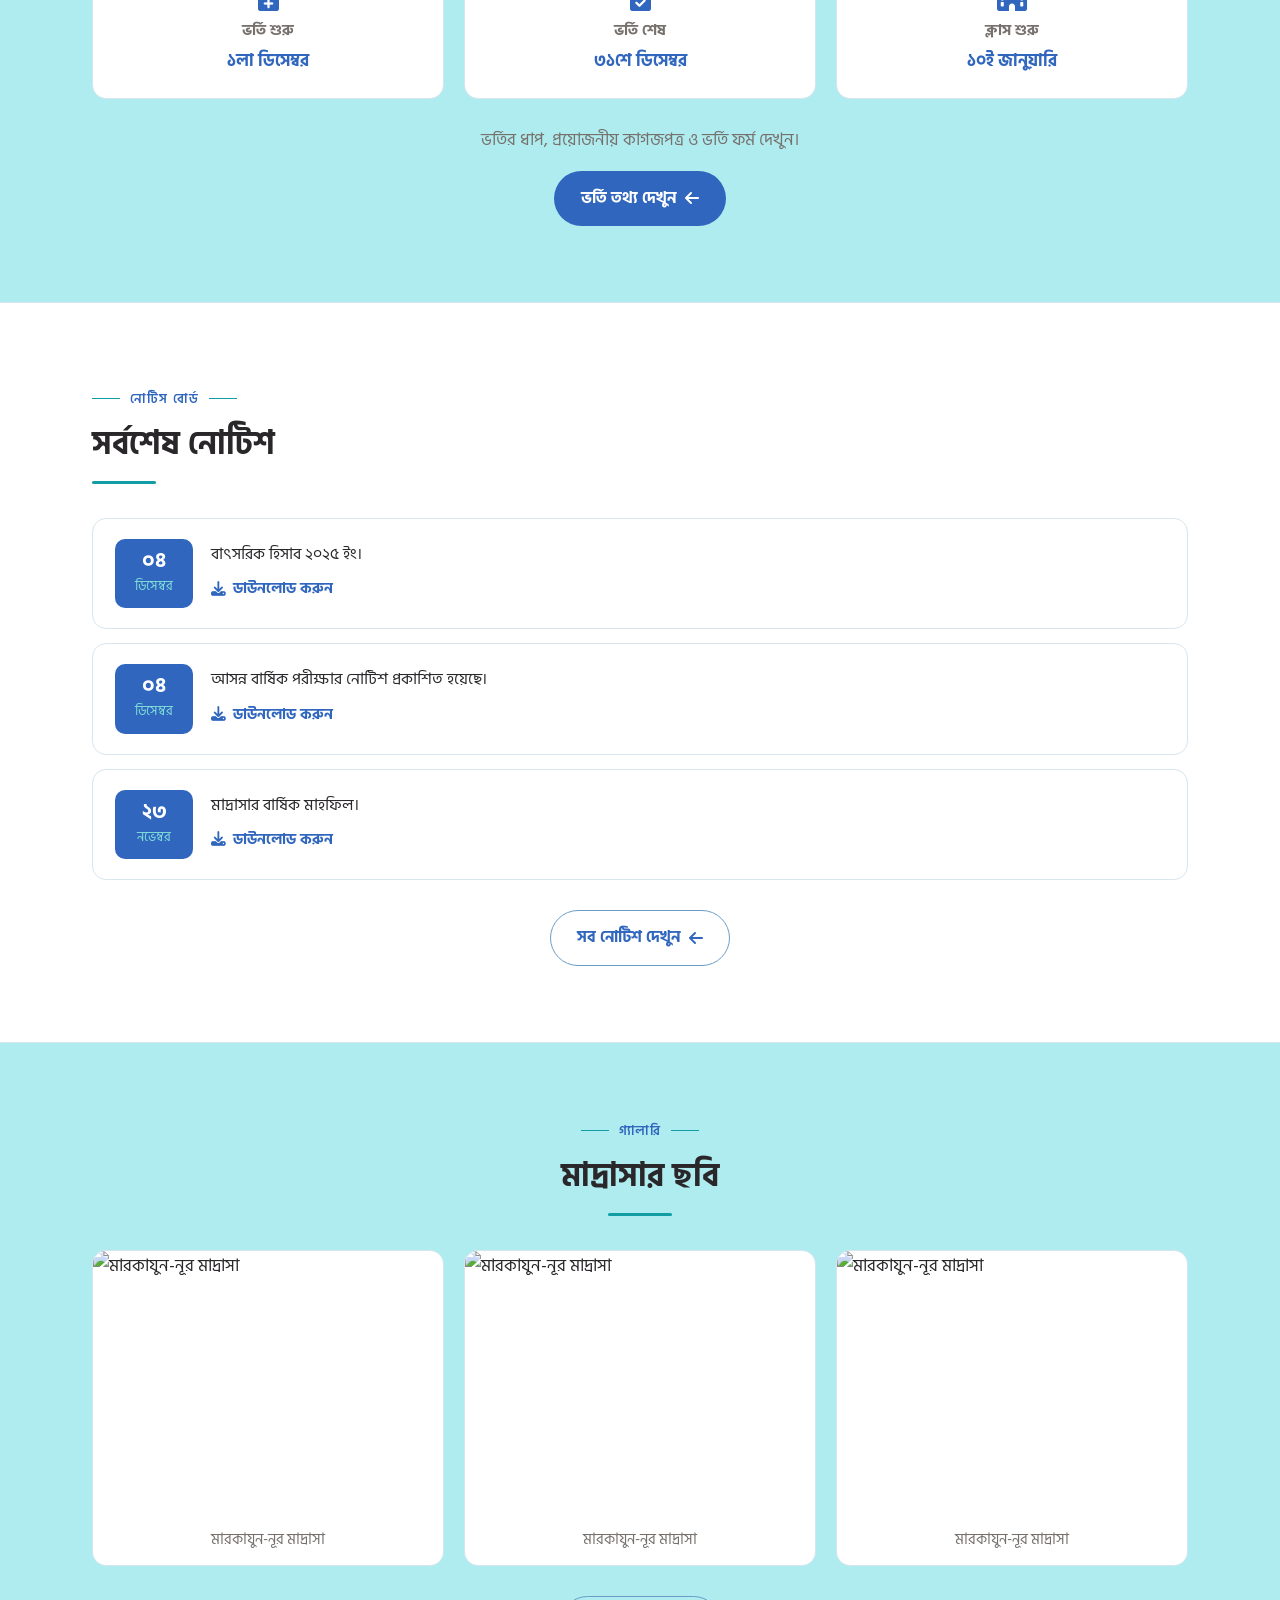
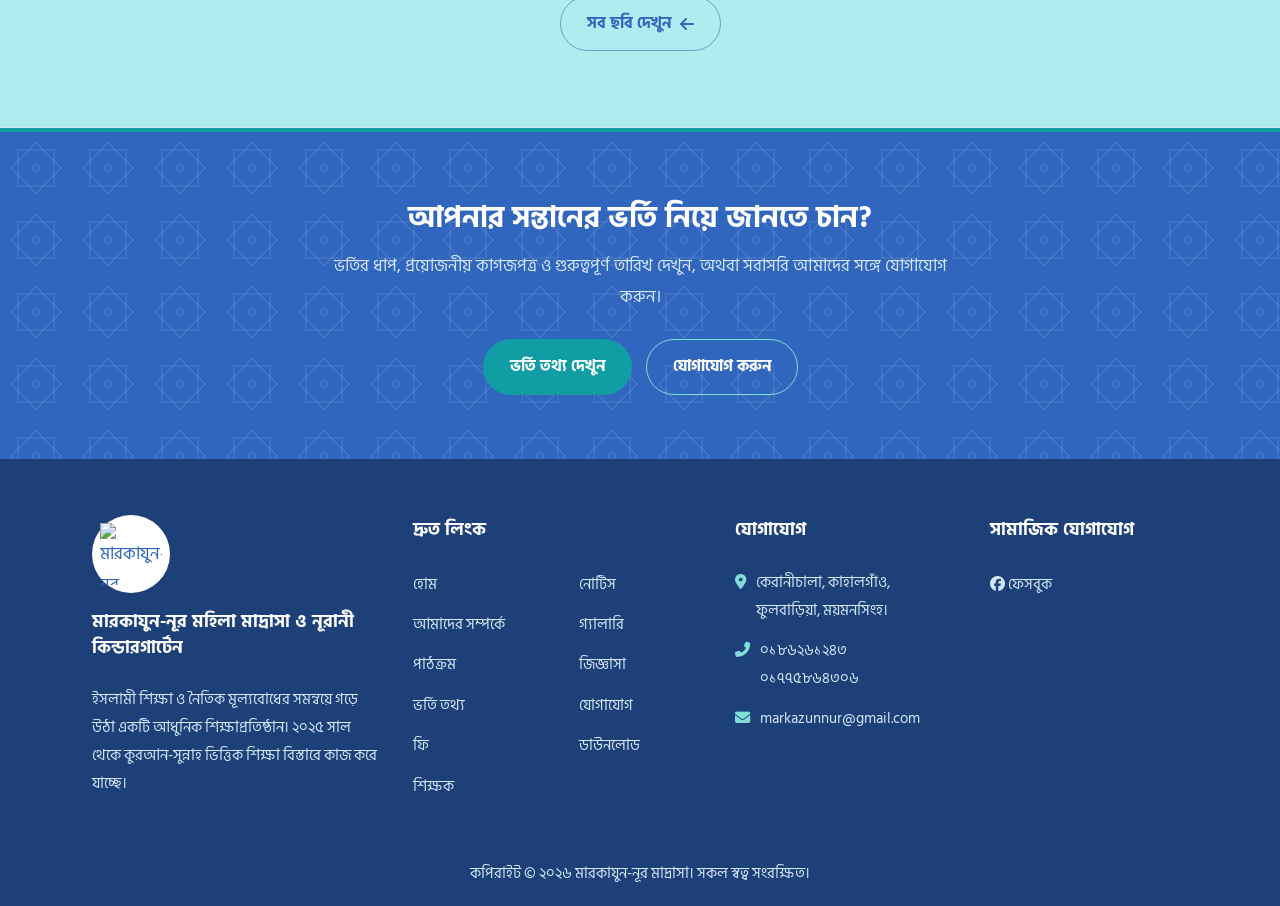
==== commit dbbaa356: "Merge pull request #5 from moinwebd/phone-local-format Show phone numbers in local format without +8" ====
--- a/index.html
+++ b/index.html
@@ -63,7 +63,7 @@
 <div class="topbar">
     <div class="container">
         <div class="topbar-left">
-            <span><i class="fas fa-phone-alt"></i><a href="tel:+880186261243">+৮৮০১৮৬২৬১২৪৩</a></span>
+            <span><i class="fas fa-phone-alt"></i><a href="tel:+880186261243">০১৮৬২৬১২৪৩</a></span>
             <span><i class="fas fa-envelope"></i><a href="mailto:markazunnur@gmail.com">markazunnur@gmail.com</a></span>
         </div>
         <div class="topbar-right">
@@ -360,7 +360,7 @@
                 <h3>যোগাযোগ</h3>
                 <ul class="footer-contact">
                     <li><i class="fas fa-map-marker-alt"></i><span>কেরানীচালা, কাহালগাঁও, ফুলবাড়িয়া, ময়মনসিংহ।</span></li>
-                    <li><i class="fas fa-phone-alt"></i><span><a href="tel:+880186261243">+৮৮০১৮৬২৬১২৪৩</a><br><a href="tel:+8801775864306">+৮৮০১৭৭৫৮৬৪৩০৬</a></span></li>
+                    <li><i class="fas fa-phone-alt"></i><span><a href="tel:+880186261243">০১৮৬২৬১২৪৩</a><br><a href="tel:+8801775864306">০১৭৭৫৮৬৪৩০৬</a></span></li>
                     <li><i class="fas fa-envelope"></i><span><a href="mailto:markazunnur@gmail.com">markazunnur@gmail.com</a></span></li>
                 </ul>
             </div>
